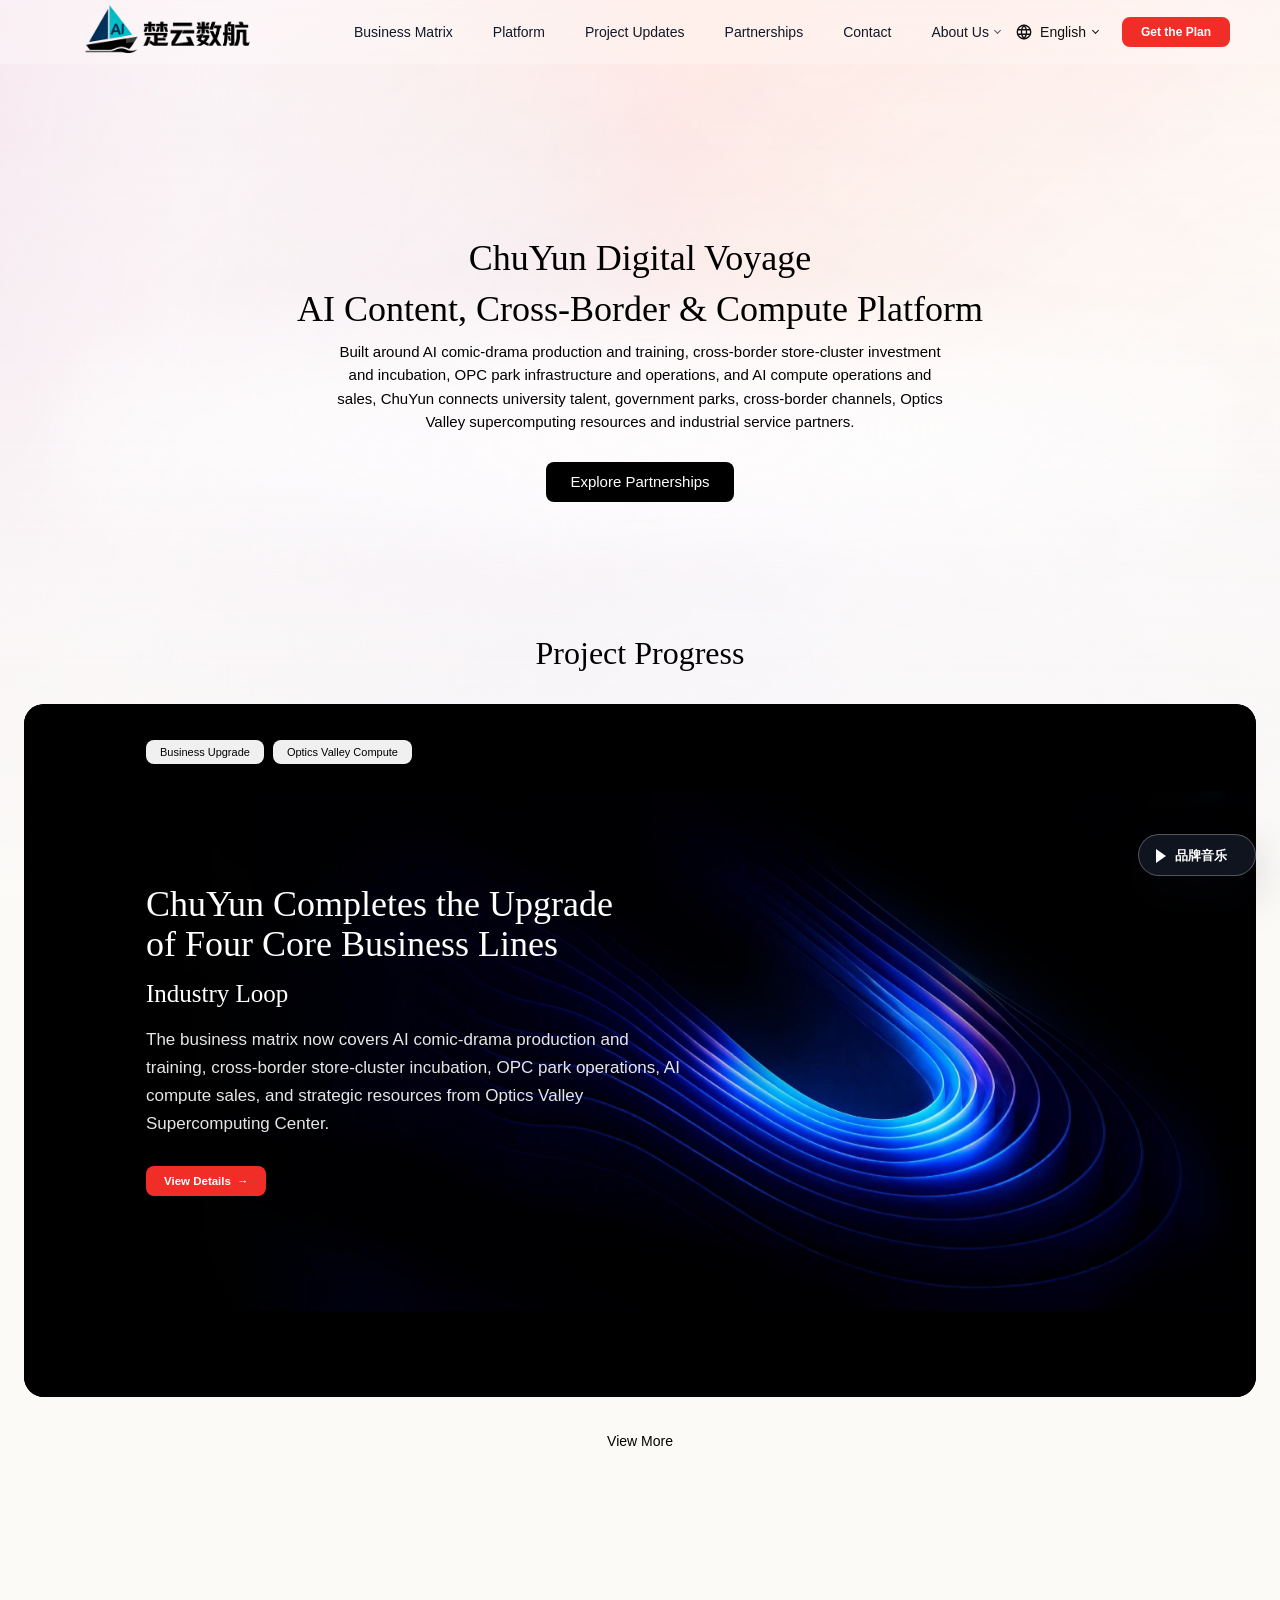
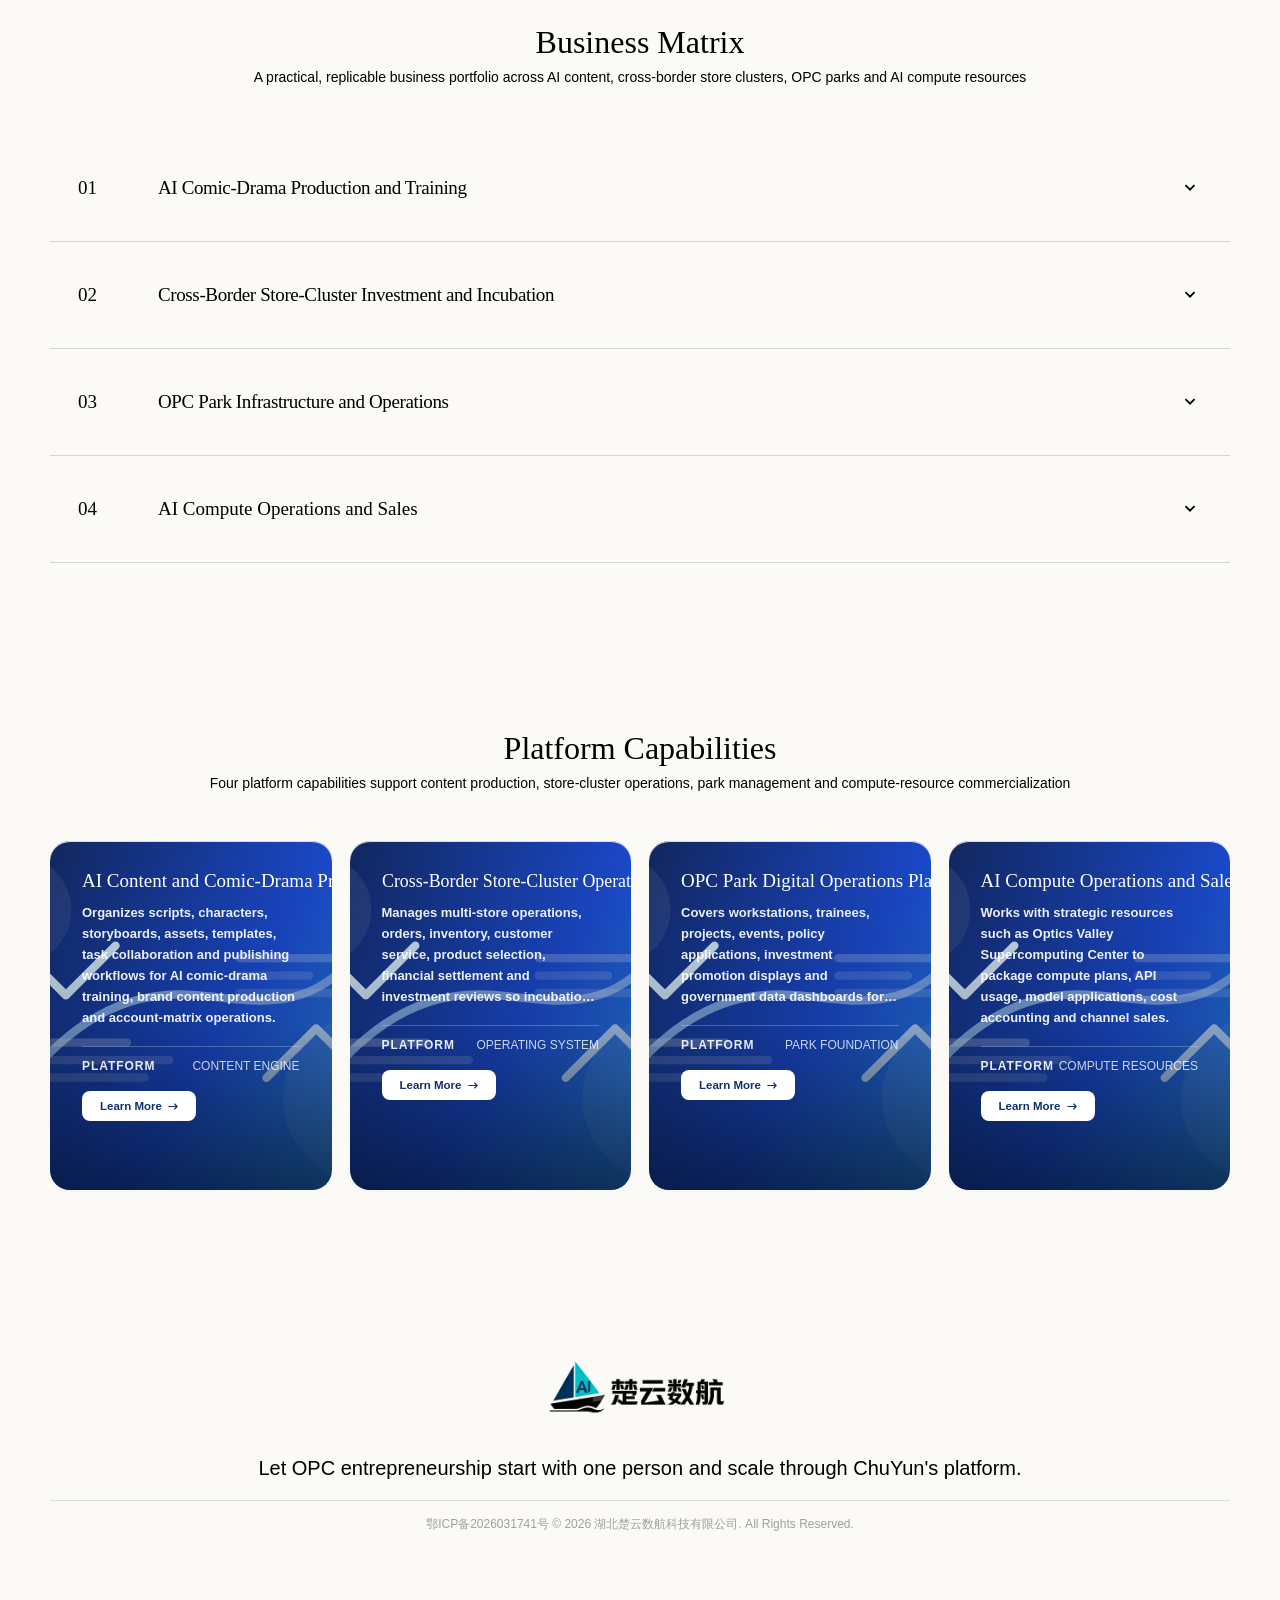
==== en.html @ 6320c2f5 "Initial ChuYun website" ====
<!doctype html>
<html lang="en">
  <head>
    <meta charset="UTF-8">
    <meta name="viewport" content="width=device-width, initial-scale=1.0">
    <style id="route-hash-scroll-guard">html { scroll-behavior: auto !important; }</style>
    <script>
      (function () {
        const hash = location.hash;
        if (!hash || hash.length < 2) {
          document.getElementById("route-hash-scroll-guard")?.remove();
          return;
        }
        let id;
        try {
          id = decodeURIComponent(hash.slice(1));
        } catch {
          return;
        }
        function snapRouteHash() {
          const target = document.getElementById(id);
          if (!target) return;
          document.documentElement.style.scrollBehavior = "auto";
          document.body.style.scrollBehavior = "auto";
          target.scrollIntoView({ block: "start", behavior: "instant" });
        }
        if (document.readyState === "loading") {
          document.addEventListener("DOMContentLoaded", snapRouteHash, { once: true });
        } else {
          snapRouteHash();
        }
      })();
    </script>
    <link rel="icon" href="static/picture/logo-wide.png" type="image/png">
    <title>ChuYun Digital Voyage | AI Content, Cross-Border Store Clusters, OPC Parks and AI Compute Platform</title>
    <meta name="description" content="ChuYun Digital Voyage presents AI comic-drama production and training, cross-border store-cluster investment and incubation, OPC park infrastructure and operations, AI compute operations and sales, and Optics Valley supercomputing cooperation resources.">
    <script>
      const previewMode = new URLSearchParams(window.location.search).get("view");
      if (previewMode === "4k" || previewMode === "2k") {
        document.documentElement.classList.add(`preview-${previewMode}`);
      }
    </script>
    <link rel="stylesheet" href="static/css/styles.css">
  </head>
  <body>
    <header class="site-header" data-header>
      <a class="brand" href="" aria-label="ChuYun Digital Voyage Home">
        <img src="static/picture/logo-wide.png" alt="ChuYun Digital Voyage">
      </a>

      <nav class="desktop-nav" aria-label="主导航">
        <div class="nav-item">
          <a class="nav-trigger" href="#products" data-section="products"><span>Business Matrix</span></a>
        </div>
        <div class="nav-item">
          <a class="nav-trigger" href="#technology" data-section="technology"><span>Platform</span></a>
        </div>
        <div class="nav-item">
          <a class="nav-trigger" href="/en/news-index"><span>Updates</span></a>
        </div>
        <div class="nav-item">
          <a class="nav-trigger" href="/en/investor/"><span>Progress</span></a>
        </div>
        <div class="nav-item">
          <a class="nav-trigger" href="/en/partner/#recruit"><span>Partnerships</span></a>
        </div>
        <div class="nav-item">
          <button class="nav-trigger" type="button" data-section="about"><span>About Us</span><span class="nav-chevron" aria-hidden="true"></span></button>
          <div class="nav-dropdown nav-dropdown--about" role="menu" aria-label="公司导航">
            <div class="nav-dropdown__group">
              <h3 class="nav-dropdown__title">About ChuYun Digital Voyage</h3>
              <a href="/en/about/">Company Overview</a>
              <a href="/en/about/#contact">Explore Partnerships</a>
            </div>
            <div class="nav-dropdown__group">
              <h3 class="nav-dropdown__title">Project Progress</h3>
              <a href="/en/investor/">Project Stages and Resources</a>
              <a href="/en/investor/#announcements">Milestones</a>
              <a href="/en/investor/#investor-contact">Cooperation Contact</a>
            </div>
            <div class="nav-dropdown__group">
              <h3 class="nav-dropdown__title">Partnerships</h3>
              <a href="partner.html?lang=en">Partner Types</a>
              <a href="partner.html?lang=en#recruit">Submit Interest</a>
            </div>
            <div class="nav-dropdown__group">
              <a href="/en/investor/#investor-contact">Cooperation Contact</a>
            </div>
          </div>
        </div>
      </nav>

      <div class="header-actions">
        <div class="language-menu" data-language-menu>
          <button class="language-switch" type="button" data-language-toggle aria-label="语言" aria-expanded="false">
            <svg viewbox="0 0 24 24" aria-hidden="true">
              <path d="M12 21a9 9 0 1 0 0-18 9 9 0 0 0 0 18Z"></path>
              <path d="M3.6 9h16.8M3.6 15h16.8M12 3c2.2 2.4 3.4 5.4 3.4 9s-1.2 6.6-3.4 9c-2.2-2.4-3.4-5.4-3.4-9S9.8 5.4 12 3Z"></path>
            </svg>
            <span data-language-current>English</span>
            <span class="language-switch__chevron" aria-hidden="true"></span>
          </button>
          <div class="language-dropdown" role="menu" aria-label="语言选择">
            <button type="button" role="menuitem" data-language-option="简体中文">简体中文</button>
            <button type="button" role="menuitem" data-language-option="English">English</button>
          </div>
        </div>
        <a class="primary-button primary-button--small" href="/en/partner/#recruit" data-nav-cta>Get the Plan</a>
        <button class="menu-button" type="button" data-menu aria-label="菜单" aria-expanded="false" aria-controls="mobile-navigation">
          <span></span>
          <span></span>
          <span></span>
        </button>
      </div>
    </header>

    <nav class="mobile-panel" id="mobile-navigation" data-mobile-panel aria-label="移动端导航">
      <div class="mobile-panel__inner">
        <div class="mobile-panel__section mobile-panel__section--main">
          <a class="mobile-panel__primary-link" href="#products">Business Matrix</a>
          <a class="mobile-panel__primary-link" href="#technology">Platform</a>
          <a class="mobile-panel__primary-link" href="/en/news-index">Updates</a>
          <a class="mobile-panel__primary-link" href="/en/investor/">Progress</a>
          <a class="mobile-panel__primary-link" href="/en/partner/#recruit">Partnerships</a>
        </div>

        <section class="mobile-panel__section mobile-panel__section--accordion" aria-labelledby="mobile-about-title">
          <button class="mobile-panel__accordion" type="button" data-mobile-accordion aria-expanded="false" aria-controls="mobile-about-submenu">
            <span id="mobile-about-title">公司</span>
            <span class="mobile-panel__arrow" aria-hidden="true"></span>
          </button>
          <div class="mobile-panel__submenu" id="mobile-about-submenu" data-mobile-submenu aria-hidden="true">
            <div class="mobile-panel__group">
              <div class="mobile-panel__links">
                <a href="/en/about/">Company Overview</a>
                <a href="/en/about/#contact">Explore Partnerships</a>
              </div>
            </div>
            <div class="mobile-panel__group">
              <p class="mobile-panel__eyebrow">Project Progress</p>
              <div class="mobile-panel__links">
                <a href="/en/investor/">Project Stages and Resources</a>
                <a href="/en/investor/#announcements">Milestones</a>
                <a href="/en/investor/#investor-contact">Cooperation Contact</a>
              </div>
            </div>
            <div class="mobile-panel__group">
              <p class="mobile-panel__eyebrow">Partnerships</p>
              <div class="mobile-panel__links">
                <a href="/en/partner/">Partner Types</a>
                <a href="/en/partner/#recruit">Submit Interest</a>
              </div>
            </div>
            <a class="mobile-panel__primary-link mobile-panel__primary-link--founder" href="/en/investor/#investor-contact">Cooperation Contact</a>
          </div>
        </section>

        <a class="mobile-panel__cta" href="/en/partner/#recruit" data-nav-cta-mobile>Get the Plan</a>
      </div>
    </nav>

    <main class="page-shell">
      <section class="hero section" id="hero" aria-labelledby="hero-title">
        <div class="hero__motion" aria-hidden="true">
          <span class="hero__motion-layer hero__motion-layer--left"></span>
          <span class="hero__motion-layer hero__motion-layer--cyan"></span>
          <span class="hero__motion-layer hero__motion-layer--warm"></span>
          <span class="hero__motion-layer hero__motion-layer--violet"></span>
        </div>
        <div class="hero__wash" aria-hidden="true"></div>
        <div class="hero-icon-cloud" aria-hidden="true">
          <span class="liquid-icon liquid-icon--1"><img class="liquid-icon__logo liquid-icon__logo--wide" src="static/picture/hero-icon-office-assistant.png" alt=""></span>
          <span class="liquid-icon liquid-icon--2"><img class="liquid-icon__logo liquid-icon__logo--tall" src="static/picture/hero-icon-logoblack.png" alt=""></span>
          <span class="liquid-icon liquid-icon--3"><img class="liquid-icon__logo liquid-icon__logo--wide" src="static/picture/hero-icon-senseaudio.png" alt=""></span>
          <span class="liquid-icon liquid-icon--4"><img class="liquid-icon__logo" src="static/picture/hero-icon-sensear.png" alt=""></span>
          <span class="liquid-icon liquid-icon--5"><img class="liquid-icon__logo" src="static/picture/hero-icon-ririxin.png" alt=""></span>
          <span class="liquid-icon liquid-icon--6"><img class="liquid-icon__logo liquid-icon__logo--wide" src="static/picture/hero-icon-foundation.png" alt=""></span>
          <span class="liquid-icon liquid-icon--7"><img class="liquid-icon__logo liquid-icon__logo--tall" src="static/picture/hero-icon-ruying.png" alt=""></span>
          <span class="liquid-icon liquid-icon--8"><img class="liquid-icon__logo" src="static/picture/hero-icon-shangliang.png" alt=""></span>
          <span class="liquid-icon liquid-icon--9"><img class="liquid-icon__logo" src="static/picture/hero-icon-maskgroup.png" alt=""></span>
          <span class="liquid-icon liquid-icon--10"><img class="liquid-icon__logo" src="static/picture/hero-icon-appstore.png" alt=""></span>
        </div>
        <div class="hero__content">
          <h1 id="hero-title">ChuYun Digital Voyage<br>AI Content, Cross-Border & Compute Platform</h1>
          <p>Connecting university talent, government parks, cross-border channels, Optics Valley compute resources and industrial service partners.</p>
          <a class="hero-button" href="partner.html?lang=en">Explore Partnerships</a>
        </div>
      </section>

      <section class="news section" id="news" aria-labelledby="news-title">
        <div class="section-heading">
          <h2 id="news-title">最新动态</h2>
        </div>

        <div class="news-layout">
          <article class="news-feature glass-panel" data-news>
            <div class="news-feature__carousel" data-news-carousel aria-hidden="true"></div>
            <button class="news-arrow news-arrow--prev" type="button" data-news-prev aria-label="上一条最新动态">
              <svg viewbox="0 0 24 24" aria-hidden="true">
                <path d="m15 18-6-6 6-6"></path>
              </svg>
            </button>
            <button class="news-arrow news-arrow--next" type="button" data-news-next aria-label="下一条最新动态">
              <svg viewbox="0 0 24 24" aria-hidden="true">
                <path d="m9 18 6-6-6-6"></path>
              </svg>
            </button>
            <div class="news-feature__chips">
              <span></span>
              <span></span>
            </div>
            <div class="news-feature__copy">
              <h3></h3>
              <strong></strong>
              <p></p>
              <button class="primary-button primary-button--arrow news-feature__cta" type="button">了解更多</button>
            </div>
          </article>

        </div>

        <button class="text-link" type="button" data-open-news>More Updates</button>
      </section>

      <section class="products section" id="products" aria-labelledby="products-title">
        <div class="section-heading">
          <h2 id="products-title">产品体系</h2>
          <p>A practical business portfolio across AI content, cross-border store clusters, OPC parks and AI compute resources</p>
        </div>

        <div class="product-accordion" data-product-accordion>
          <article class="product-expanded product-expanded--sensenova product-expanded--dynamic glass-panel" data-product-expanded>
            <div class="product-expanded__copy">
              <span class="product-number" data-product-number>01</span>
              <div>
                <h3 data-product-title>AI Comic-Drama Production and Training</h3>
                <p data-product-subtitle>苟日新 · 日日新 · 又日新</p>
                <ul data-product-list>
                  <li><a href="about.html?lang=en" data-product-link="AI Comic-Drama Curriculum">AI Comic-Drama Curriculum</a></li>
                  <li><a href="partner.html?lang=en" data-product-link="Store-Cluster Investment and Management">Store-Cluster Investment and Management</a></li>
                  <li><a href="partner.html?lang=en#solutions" data-product-link="OPC Park Operations Business Matrix">OPC Park Operations Business Matrix</a></li>
                  <li><a href="about.html?lang=en#contact" data-product-link="Compute Resource Sales">Compute Resource Sales</a></li>
                  <li><a href="investor.html?lang=en#announcements" data-product-link="Project Milestones">Project Milestones</a></li>
                  <li><a href="partner.html?lang=en#recruit" data-product-link="Submit Partnership Interest">Submit Partnership Interest</a></li>
                </ul>
              </div>
            </div>
            <div class="product-stage product-stage--sensenova" aria-hidden="true"></div>
            <span class="product-stage-hotspot" aria-hidden="true"></span>
          </article>

          <div class="product-row" data-product-row="infra" role="button" tabindex="0" aria-label="Expand Cross-Border Store-Cluster Investment and Incubation">
            <span>02</span>
            <strong>Cross-Border Store-Cluster Investment and Incubation</strong>
            <em class="product-row__toggle" aria-hidden="true"></em>
          </div>
          <div class="product-row" data-product-row="city" role="button" tabindex="0" aria-label="Expand OPC Park Infrastructure and Operations">
            <span>03</span>
            <strong>OPC Park Infrastructure and Operations</strong>
            <em class="product-row__toggle" aria-hidden="true"></em>
          </div>
          <div class="product-row" data-product-row="innovation" role="button" tabindex="0" aria-label="展开更多产品">
            <span>04</span>
            <strong>更多产品</strong>
            <em class="product-row__toggle" aria-hidden="true"></em>
          </div>
        </div>
      </section>

      <section class="technology section" id="technology" aria-labelledby="technology-title">
        <div class="section-heading">
          <div class="section-heading__copy">
            <h2 id="technology-title">技术</h2>
            <p>以原创技术体系为根基，布局多领域、多方向前沿研究</p>
          </div>
        </div>

        <div class="tech-carousel" data-tech-carousel>
        <div class="tech-grid" data-tech-track aria-label="技术列表">
          <article class="tech-card">
            <img class="tech-card__image" src="static/picture/chuyun-brand-placeholder.svg" alt="" decoding="async">
            <div class="tech-copy">
              <h3>生成式 AI</h3>
              <p>坚持原生多模态融合技术路线，涵盖大语言模型、AI 文生图创作、2D/3D 数字人生成、代码生成等模型及应用体系。</p>
              <div class="tech-meta" aria-hidden="true">
                <span>PLATFORM</span>
                <strong>多模态生成</strong>
              </div>
              <a class="tech-button" href="about.html?lang=en">Learn More</a>
            </div>
          </article>

          <article class="tech-card">
            <img class="tech-card__image" src="static/picture/chuyun-brand-placeholder.svg" alt="" decoding="async">
            <div class="tech-copy">
              <h3>算力基础设施</h3>
              <p>Manages multi-store operations, orders, inventory, customer service, product selection, financial settlement and investment reviews so incubation projects have data, risk control and revenue models.</p>
              <div class="tech-meta" aria-hidden="true">
                <span>PLATFORM</span>
                <strong>Operating System</strong>
              </div>
              <a class="tech-button" href="partner.html?lang=en">Learn More</a>
            </div>
          </article>

          <article class="tech-card">
            <img class="tech-card__image" src="static/picture/chuyun-brand-placeholder.svg" alt="" decoding="async">
            <div class="tech-copy">
              <h3>计算机视觉</h3>
              <p>Covers workstations, trainees, projects, events, policy applications, investment promotion displays and government data dashboards for long-term park infrastructure and operations.</p>
              <div class="tech-meta" aria-hidden="true">
                <span>PLATFORM</span>
                <strong>视觉 AI</strong>
              </div>
              <a class="tech-button" href="investor.html?lang=en">Learn More</a>
            </div>
          </article>

          <article class="tech-card">
            <img class="tech-card__image" src="static/picture/chuyun-brand-placeholder.svg" alt="" decoding="async">
            <div class="tech-copy">
              <h3>Compute Resources</h3>
              <p>Works with strategic resources such as Optics Valley Supercomputing Center to package compute plans, API usage, model applications, cost accounting and channel sales.</p>
              <div class="tech-meta" aria-hidden="true">
                <span>PLATFORM</span>
                <strong>Compute Resources</strong>
              </div>
              <a class="tech-button" href="https://github.com/OpenSenseNova" target="_blank" rel="noopener">Learn More</a>
            </div>
          </article>
        </div>
        </div>
      </section>

      <footer class="footer-band section" id="about">
        <img src="static/picture/logo-wide.png" alt="ChuYun Digital Voyage">
        <p>AI FOR A BETTER TOMORROW</p>
        <div class="footer-line"></div>
        <p class="legal"><a href="https://beian.miit.gov.cn/" target="_blank" rel="noopener">鄂ICP备2026031741号</a>  © 2026 <a href="https://chuyunai.com.cn/" target="_blank" rel="noopener">湖北楚云数航科技有限公司</a>. All Rights Reserved.</p>
      </footer>
    </main>

    <div class="toast" data-toast></div>

    <script src="static/js/app.js"></script>
  </body>
</html>
---- static/css/styles.css ----
:root {
  --red: #f02e27;
  --red-strong: #f02e27;
  --text: #000;
  --muted: #667085;
  --page-max: 1280px;
  --header-pad: max(24px, calc((100vw - var(--page-max)) / 2));
  --hero-bleed: 340px;
  --sans-font: "Open Sans", "PingFang SC", "Source Han Sans SC", "Source Han Sans CN", "Source Han Sans", "Noto Sans CJK SC", "Noto Sans SC", "思源黑体", "Microsoft YaHei", Arial, sans-serif;
  --title-font: var(--sans-font);
  --serif-title-font: Lora, Georgia, "Times New Roman", serif;
  --glass-border: rgba(255, 255, 255, 0.78);
  --nav-glass-bg-default: rgba(255, 255, 255, 0.28);
  --nav-glass-bg-open: rgba(255, 255, 255, 0.95);
  --shadow-soft: 0 3px 10px rgba(38, 48, 72, 0.04);
  --module-gap: clamp(88px, 13.125vw, 168px);
  --font-root-min: 14px;
  --font-root-max: 16px;
  --font-root-fluid: clamp(var(--font-root-min), 0.8125rem + 0.35vw, var(--font-root-max));
}

/* Ecosystem partner page */
body[data-page="partner"] {
  background: #fbfaf7;
}

.partner-page {
  color: #070707;
  background: #fbfaf7;
}

.partner-container {
  width: min(var(--page-max), calc(100% - 48px));
  margin: 0 auto;
}

.partner-hero {
  position: relative;
  height: clamp(300px, 20vw, 380px);
  min-height: 300px;
  display: grid;
  place-items: center;
  overflow: hidden;
  isolation: isolate;
  text-align: center;
  background: #faf8f6;
}

.partner-hero::after {
  display: none;
}

.partner-hero__motion {
  position: absolute;
  z-index: 0;
  inset: 18% 18% 24%;
  border-radius: 90px;
  background: linear-gradient(90deg, #fdd5d3 0%, #fde2e0 30%, #fdecd0 60%, #fdf5d6 100%);
  opacity: 0.72;
  filter: blur(42px);
  animation: none;
  pointer-events: none;
}

.partner-hero__motion::before,
.partner-hero__motion::after,
.partner-hero__motion-layer {
  position: absolute;
  display: block;
  content: "";
  pointer-events: none;
  will-change: transform, opacity;
}

.partner-hero__motion::before {
  display: none;
}

.partner-hero__motion::after {
  display: none;
}

.partner-hero__motion-layer {
  display: none;
}

.partner-hero__motion-layer--left {
  inset: -16% 30% -16% -22%;
  background:
    radial-gradient(ellipse 58% 48% at 14% 24%, rgba(240, 46, 39, 0.36) 0%, rgba(255, 213, 222, 0.14) 34%, rgba(255, 255, 255, 0) 72%),
    linear-gradient(118deg, rgba(240, 46, 39, 0.28) 0%, rgba(255, 218, 226, 0.12) 28%, rgba(255, 255, 255, 0) 62%),
    linear-gradient(38deg, rgba(255, 255, 255, 0) 18%, rgba(112, 91, 255, 0.08) 52%, rgba(255, 255, 255, 0) 82%);
  filter: blur(22px) saturate(1.24);
  opacity: 0.98;
  transform: translate3d(-10%, -3%, 0) rotate(4deg) scale(1.12);
  animation: heroRibbonLeft 7.2s ease-in-out infinite alternate;
}

.partner-hero__motion-layer--blue {
  background: linear-gradient(28deg, rgba(65, 105, 255, 0) 20%, rgba(70, 92, 255, 0.07) 38%, rgba(142, 92, 255, 0.075) 54%, rgba(255, 255, 255, 0) 76%);
  transform: translate3d(-6%, 9%, 0) rotate(-8deg) scale(1.08);
  animation: heroRibbonCyan 11.2s ease-in-out infinite alternate;
}

.partner-hero__motion-layer--warm {
  background: linear-gradient(135deg, rgba(255, 255, 255, 0) 12%, rgba(255, 154, 72, 0.18) 30%, rgba(240, 46, 39, 0.14) 42%, rgba(255, 211, 220, 0.08) 58%, rgba(255, 255, 255, 0) 78%);
  transform: translate3d(8%, -5%, 0) rotate(6deg) scale(1.02);
  animation: heroRibbonWarm 10.4s ease-in-out infinite alternate;
}

.partner-hero__motion-layer--violet {
  background: linear-gradient(58deg, rgba(255, 255, 255, 0) 18%, rgba(92, 92, 255, 0.04) 42%, rgba(180, 96, 255, 0.035) 57%, rgba(255, 255, 255, 0) 80%);
  transform: translate3d(2%, 18%, 0) rotate(11deg) scale(1.14);
  animation: heroRibbonViolet 12.6s ease-in-out infinite alternate;
}

.partner-hero__wash {
  display: none;
}

.partner-hero__content {
  position: relative;
  z-index: 1;
  width: min(var(--page-max), calc(100% - 48px));
  margin-top: 32px;
}

.partner-hero h1 {
  margin: 0;
  font-family: var(--title-font);
  color: #111827;
  font-size: clamp(2.125rem, 3.2vw, 3rem);
  line-height: 1.16;
  letter-spacing: -0.01em;
  font-weight: 700;
  white-space: nowrap;
}

html[lang="en"] body[data-page="partner"] .partner-hero h1 {
  max-width: min(1120px, calc(100vw - 96px));
  margin-inline: auto;
  font-size: clamp(2rem, 3vw, 2.75rem);
  line-height: 1.12;
  white-space: normal;
  text-wrap: balance;
}

.partner-hero p {
  margin: 5px 0 29px;
  color: #000;
  font-family: var(--sans-font);
  font-size: clamp(0.9375rem, 1.15vw, 1.125rem);
  line-height: 1.55;
  letter-spacing: 0;
}

html[lang="en"] body[data-page="partner"] .partner-hero p {
  max-width: min(980px, calc(100vw - 96px));
  margin-inline: auto;
}

.partner-button {
  display: inline-flex;
  align-items: center;
  justify-content: center;
  gap: 10px;
  min-height: 38px;
  padding: 0 24px;
  border-radius: 8px;
  font-size: 0.875rem;
  font-weight: 700;
  transition: transform 220ms ease, background 220ms ease, color 220ms ease;
}

.partner-button--red {
  color: #fff;
  background: #f02e27;
}

.partner-button--red:hover,
.partner-button--red:focus-visible {
  background: #b60005;
  transform: translateY(-2px);
}

.partner-hero .partner-button {
  min-width: 136px;
  min-height: 40px;
  gap: 9px;
  padding: 0 24px;
  font-size: 0.9375rem;
  font-weight: 400;
  line-height: 20px;
}

.partner-hero .partner-button--red {
  background: #000;
}

.partner-hero .partner-button--red:hover,
.partner-hero .partner-button--red:focus-visible {
  background: #000;
  transform: translateY(-2px) scale(1.1);
}

.partner-button--dark {
  color: #fff;
  background: #101010;
}

.partner-button--dark:hover,
.partner-button--dark:focus-visible {
  background: #f02e27;
  transform: translateY(-2px);
}

.partner-nav {
  position: sticky;
  z-index: 34;
  width: 100%;
  padding: 12px 0;
  border-bottom: 1px solid rgba(17, 24, 39, 0.08);
  background: rgba(255, 255, 255, 0.64);
  backdrop-filter: blur(14px);
  -webkit-backdrop-filter: blur(14px);
}

.partner-nav::before {
  display: none;
}

.partner-nav__inner {
  width: min(var(--page-max), calc(100% - 48px));
  display: flex;
  justify-content: flex-end;
  align-items: center;
  gap: 6px;
  margin: 0 auto;
  overflow-x: auto;
  white-space: nowrap;
  scrollbar-width: none;
}

.partner-nav__inner::-webkit-scrollbar {
  display: none;
}

.partner-nav__label,
.partner-nav a {
  flex: 0 0 auto;
  color: #667085;
  font-size: 0.75rem;
  line-height: 18px;
  font-weight: 600;
}

.partner-nav__label {
  display: inline-flex;
  align-items: center;
  gap: 4px;
  margin-right: 8px;
  color: #98a2b3;
  white-space: nowrap;
}

.partner-nav a {
  display: inline-flex;
  align-items: center;
  min-height: 30px;
  padding: 0 13px;
  border-radius: 999px;
  transition: color 180ms ease, background 180ms ease;
}

.partner-nav a:hover,
.partner-nav a:focus-visible {
  color: #111827;
  background: #f3f4f6;
}

.partner-nav a.is-active {
  color: #fff;
  background: #111;
}

.partner-section {
  padding: 108px 0;
}

.partner-section--warm {
  background: #f7f1e9;
}

.partner-section--dark {
  color: #fff;
  background:
    radial-gradient(800px 400px at 85% 0%, rgba(240, 46, 39, 0.18), transparent 60%),
    radial-gradient(600px 300px at 5% 100%, rgba(255, 138, 60, 0.1), transparent 60%),
    #101010;
}

.partner-section--last {
  padding: 72px 0;
}

.partner-section__center {
  max-width: 780px;
  margin: 0 auto 60px;
  text-align: center;
}

.partner-section__center h2,
.partner-why__lead h2 {
  margin: 0 0 16px;
  color: #000;
  font-size: clamp(1.5rem, 3.2vw, 1.875rem);
  font-weight: 700;
  line-height: 1.2;
  letter-spacing: -0.75px;
}

.partner-section__center p,
.partner-why__lead p,
.partner-cta p,
.partner-cta small {
  color: #667085;
  font-size: 1rem;
  line-height: 1.65;
}

.partner-section--dark .partner-section__center h2 {
  color: #fff;
}

.partner-section--dark .partner-section__center p,
.partner-section--dark .partner-partner-card p {
  color: #b9b6b2;
}

.partner-why {
  display: grid;
  grid-template-columns: 0.85fr 1.3fr;
  gap: 64px;
  align-items: start;
}

.partner-why__lead {
  position: sticky;
  top: 110px;
}

.partner-why__lead h2::after {
  display: block;
  width: 56px;
  height: 5px;
  margin-top: 18px;
  border-radius: 3px;
  background: linear-gradient(90deg, #f02e27, #ff8a3c);
  content: "";
}

.partner-why__lead p {
  max-width: 380px;
  margin: 0 0 26px;
  font-size: 0.875rem;
  line-height: 1.625;
}

.partner-why__rows {
  display: grid;
  gap: 0;
}

.partner-why-row {
  display: grid;
  grid-template-columns: 96px 1fr;
  gap: 26px;
  align-items: start;
  padding: 34px 10px;
  border-top: 1px solid #e7dfd4;
  transition: background 0.3s ease, transform 0.3s ease;
}

.partner-why-row:last-child {
  border-bottom: 1px solid #e7dfd4;
}

.partner-why-row:hover {
  background: linear-gradient(90deg, rgba(240, 46, 39, 0.06), rgba(255, 138, 60, 0.06));
  transform: translateX(8px);
}

.partner-why-row span {
  color: transparent;
  font-size: 2.25rem;
  font-weight: 700;
  line-height: 1;
  letter-spacing: 0;
  -webkit-text-stroke: 1.5px rgba(240, 46, 39, 0.45);
  transition: color 0.3s ease, -webkit-text-stroke 0.3s ease;
}

.partner-why-row:hover span {
  color: #f02e27;
  -webkit-text-stroke: 0;
}

.partner-why-row h3 {
  margin: 0 0 8px;
  font-size: 1.25rem;
  font-weight: 600;
  line-height: 1.25;
}

.partner-why-row p {
  margin: 0;
  color: #667085;
  font-size: 0.9063rem;
  line-height: 1.7;
}

.partner-solution-grid {
  display: grid;
  grid-template-columns: repeat(4, minmax(0, 1fr));
  gap: 28px;
}

.partner-solution-card {
  position: relative;
  min-height: 400px;
  overflow: hidden;
  border-radius: 20px;
  background: #121212;
  box-shadow: 0 10px 36px rgba(36, 36, 34, 0.1);
  transition: transform 0.3s ease, box-shadow 0.3s ease;
}

.partner-solution-card img {
  width: 100%;
  height: 100%;
  min-height: 400px;
  object-fit: cover;
  transition: transform 0.6s ease;
}

.partner-solution-card:hover {
  box-shadow: 0 22px 56px rgba(36, 36, 34, 0.18);
  transform: translateY(-8px);
}

.partner-solution-card:hover img {
  transform: scale(1.05);
}

.partner-solution-card__veil {
  position: absolute;
  inset: 0;
  background: linear-gradient(180deg, rgba(0, 0, 0, 0) 45%, rgba(0, 0, 0, 0.45) 75%, rgba(0, 0, 0, 0.78) 100%);
}

.partner-solution-card__content {
  position: absolute;
  right: 22px;
  bottom: 24px;
  left: 22px;
  color: #fff;
}

.partner-solution-card__content span {
  display: inline-block;
  margin-bottom: 12px;
  padding: 7px 18px;
  border-radius: 999px;
  color: #111;
  background: rgba(255, 255, 255, 0.92);
  font-size: 0.8125rem;
  font-weight: 700;
  letter-spacing: 0.5px;
  transition: background 0.25s ease, color 0.25s ease;
}

.partner-solution-card:hover .partner-solution-card__content span {
  color: #fff;
  background: #f02e27;
}

.partner-solution-card__content h3,
.partner-partner-card h3,
.partner-benefit h3 {
  margin: 0 0 10px;
  font-size: 1.25rem;
  font-weight: 600;
  line-height: 1.25;
}

.partner-solution-card__content p {
  margin: 0;
  color: #ddd;
  font-size: 0.875rem;
  line-height: 1.6;
}

.partner-card-grid {
  display: grid;
  grid-template-columns: repeat(2, minmax(0, 1fr));
  gap: 20px;
}

.partner-partner-card {
  display: flex;
  min-height: 230px;
  flex-direction: column;
  align-items: flex-start;
  padding: 34px 32px;
  border: 1px solid rgba(255, 255, 255, 0.12);
  border-radius: 18px;
  background: rgba(255, 255, 255, 0.06);
  box-shadow: none;
  backdrop-filter: blur(8px);
  transition: border-color 0.3s ease, box-shadow 0.3s ease, transform 0.3s ease;
}

.partner-partner-card:hover {
  border-color: rgba(240, 46, 39, 0.6);
  box-shadow: 0 18px 48px rgba(0, 0, 0, 0.4);
  transform: translateY(-6px);
}

.partner-partner-card h3 {
  color: #fff;
}

.partner-partner-card p {
  flex: 1;
  min-height: 0;
  margin: 0 0 22px;
  font-size: 0.9063rem;
  line-height: 1.7;
}

.partner-pill {
  display: inline-flex;
  align-items: center;
  justify-content: center;
  min-height: 38px;
  padding: 0 24px;
  border-radius: 10px;
  color: #101010;
  background: #fff;
  font-size: 0.875rem;
  font-weight: 700;
  letter-spacing: 0.5px;
  transition: background 0.2s ease, color 0.2s ease, transform 0.2s ease;
}

.partner-pill:hover,
.partner-pill:focus-visible {
  color: #fff;
  background: #f02e27;
  transform: translateY(-3px);
}

.partner-benefit-list {
  display: grid;
  grid-template-columns: repeat(4, minmax(0, 307px));
  justify-content: center;
  gap: 16px;
}

.partner-benefit {
  position: relative;
  min-height: 343px;
  overflow: hidden;
  padding: 26px 22px;
  border: 1px solid #e7dfd4;
  border-radius: 16px;
  background: rgba(255, 255, 255, 0.85);
  box-shadow: 0 8px 28px rgba(36, 36, 34, 0.06);
  backdrop-filter: blur(6px);
  transition: transform 0.3s ease, box-shadow 0.3s ease;
}

.partner-benefit::before {
  position: absolute;
  top: 0;
  left: 0;
  width: 0;
  height: 4px;
  border-radius: 0 4px 4px 0;
  background: linear-gradient(90deg, #f02e27, #ff8a3c);
  content: "";
  transition: width 0.45s ease;
}

.partner-benefit:hover {
  box-shadow: 0 18px 44px rgba(182, 0, 5, 0.12);
  transform: translateY(-6px);
}

.partner-benefit:hover::before {
  width: 100%;
}

.partner-benefit__icon {
  display: flex;
  width: 52px;
  height: 52px;
  align-items: center;
  justify-content: center;
  margin-bottom: 16px;
  border-radius: 14px;
  background: linear-gradient(90deg, rgba(240, 46, 39, 0.08), rgba(255, 138, 60, 0.08));
}

.partner-benefit__icon svg {
  width: 26px;
  height: 26px;
  fill: none;
  stroke: #f02e27;
  stroke-width: 1.8;
  stroke-linecap: round;
  stroke-linejoin: round;
}

.partner-benefit p {
  margin: 0;
  color: #667085;
  font-size: 0.875rem;
  line-height: 1.625;
}

.partner-cta {
  position: relative;
  display: flex;
  align-items: center;
  justify-content: space-between;
  flex-wrap: wrap;
  gap: 30px;
  overflow: hidden;
  padding: 60px 56px;
  border-radius: 24px;
  color: #fff;
  background:
    radial-gradient(600px 300px at 90% 0%, rgba(240, 46, 39, 0.35), transparent 65%),
    radial-gradient(420px 260px at 5% 100%, rgba(255, 138, 60, 0.18), transparent 60%),
    #000;
}

.partner-cta::before {
  position: absolute;
  inset: 0;
  background:
    radial-gradient(600px 300px at 90% 0%, rgba(240, 46, 39, 0.35), transparent 65%),
    radial-gradient(420px 260px at 5% 100%, rgba(255, 138, 60, 0.18), transparent 60%);
  content: "";
  pointer-events: none;
}

.partner-cta > * {
  position: relative;
  z-index: 1;
}

.partner-cta__chip {
  display: inline-flex;
  align-items: center;
  gap: 7px;
  margin-bottom: 14px;
  padding: 5px 13px;
  border: 1px solid rgba(255, 138, 60, 0.38);
  border-radius: 999px;
  color: #ff8a3c;
  background: rgba(255, 138, 60, 0.14);
  font-size: 0.7813rem;
  font-weight: 700;
  letter-spacing: 0.05em;
}

.partner-cta__chip::before {
  width: 7px;
  height: 7px;
  border-radius: 50%;
  background: #ff8a3c;
  content: "";
  animation: partnerChipBlink 1.6s ease infinite;
}

@keyframes partnerChipBlink {
  0%,
  100% {
    opacity: 1;
  }

  50% {
    opacity: 0.25;
  }
}

.partner-cta h2 {
  font-size: clamp(1.5rem, 3vw, 1.875rem);
  font-weight: 700;
  letter-spacing: -0.5px;
}

.partner-cta p {
  display: block;
  margin: 8px 0 0;
  color: #ccc;
}

.partner-cta__trust {
  display: flex;
  flex-wrap: wrap;
  gap: 18px;
  margin-top: 14px;
  color: rgba(255, 255, 255, 0.62);
  font-size: 0.7813rem;
}

.partner-cta__trust span {
  display: inline-flex;
  align-items: center;
  gap: 6px;
}

.partner-cta__trust span::before {
  color: #ff8a3c;
  font-weight: 800;
  content: "✓";
}

.partner-cta__actions {
  display: flex;
  align-items: center;
  flex-wrap: wrap;
  gap: 14px;
}

.partner-cta__arrow {
  display: inline-block;
  line-height: 1;
  transition: transform 0.2s ease;
}

.partner-cta .partner-button:hover .partner-cta__arrow,
.partner-cta .partner-button:focus-visible .partner-cta__arrow {
  transform: translateX(4px);
}

.partner-page .reveal {
  opacity: 0;
  transform: translateY(34px);
  transition:
    opacity 0.8s cubic-bezier(0.2, 0.7, 0.2, 1),
    transform 0.8s cubic-bezier(0.2, 0.7, 0.2, 1);
}

.partner-page .reveal.visible {
  opacity: 1;
  transform: none;
}

.partner-page .reveal.d1 {
  transition-delay: 0.1s;
}

.partner-page .reveal.d2 {
  transition-delay: 0.2s;
}

.partner-page .reveal.d3 {
  transition-delay: 0.3s;
}

@media (max-width: 1100px) {
  .partner-solution-grid,
  .partner-benefit-list {
    grid-template-columns: repeat(2, minmax(0, 1fr));
  }
}

@media (max-width: 860px) {
  .partner-container {
    width: min(100% - 32px, var(--page-max));
  }

  .partner-hero {
    min-height: 500px;
  }

  .partner-hero__content {
    margin-top: 154px;
  }

  .partner-why {
    grid-template-columns: 1fr;
    gap: 30px;
  }

  .partner-why__lead {
    position: static;
  }

  .partner-card-grid,
  .partner-benefit-list,
  .partner-solution-grid {
    grid-template-columns: 1fr;
  }

  .partner-solution-card,
  .partner-solution-card img {
    min-height: 330px;
  }

  .partner-cta {
    align-items: flex-start;
    flex-direction: column;
  }
}

@media (max-width: 560px) {
  .partner-hero h1 {
    font-size: clamp(1.75rem, 8vw, 2.25rem);
    white-space: normal;
  }

  .partner-why-row {
    grid-template-columns: 56px 1fr;
    gap: 16px;
    padding: 26px 4px;
  }

  .partner-section__center h2,
  .partner-why__lead h2 {
    font-size: 1.875rem;
  }

  .partner-section {
    padding: 72px 0;
  }
}

html.preview-2k,
html.preview-4k {
  --page-max: 1280px;
  --header-pad: max(24px, calc((var(--preview-width) - var(--page-max)) / 2));
  min-width: var(--preview-width);
}

html[lang="en"] {
  --title-font: var(--serif-title-font);
}

html.preview-2k {
  --preview-width: 2560px;
}

html.preview-4k {
  --preview-width: 3840px;
}

@media (max-width: 1920px) {
  :root {
    --page-max: 1280px;
  }
}

@media (max-width: 1536px) {
  :root {
    --page-max: 1180px;
  }
}

html.preview-2k body,
html.preview-4k body {
  min-width: var(--preview-width);
}

html.preview-2k .news-layout,
html.preview-4k .news-layout {
  --news-width: min(var(--page-max), calc(var(--preview-width) - 48px));
  --news-media-width: min(var(--page-max), calc(var(--preview-width) - 48px));
}

* {
  box-sizing: border-box;
}

html {
  font-size: var(--font-root-fluid);
  scroll-behavior: smooth;
  overflow-x: clip;
}

body {
  margin: 0;
  min-width: 320px;
  font-size: 1rem;
  color: var(--text);
  font-family: var(--sans-font);
  background: #fbfaf7;
  overflow-x: clip;
}

body::before {
  position: fixed;
  z-index: -2;
  inset: 0;
  background: linear-gradient(180deg, rgba(255, 255, 255, 0) 0, #fbfaf7 27%, #fbfaf7 100%);
  content: "";
  pointer-events: none;
}

button,
input,
select {
  font: inherit;
}

button {
  cursor: pointer;
}

a {
  color: inherit;
  text-decoration: none;
}

img,
svg,
video {
  display: block;
}

.site-header {
  position: sticky;
  z-index: 60;
  top: 0;
  height: 64px;
  display: flex;
  align-items: center;
  padding: 0 var(--header-pad);
  background: var(--nav-glass-bg-default);
  backdrop-filter: blur(34px) saturate(1.16);
  -webkit-backdrop-filter: blur(34px) saturate(1.16);
  transition: background 180ms ease;
}

.site-header:hover,
.site-header:has(.nav-item:hover),
.site-header:has(.nav-item:focus-within) {
  background: #fff;
}

body[data-page] .site-header {
  position: fixed;
  left: 0;
  right: 0;
  width: 100%;
}

body[data-page] .subpage-main {
  padding-top: 64px;
}

body[data-page] .subpage-quick-nav,
body[data-page] .ir-quick-nav,
body[data-page] .about-zh-quick-nav,
body[data-page] .partner-nav {
  top: 64px;
}

.brand {
  flex: 0 0 auto;
  width: 240px;
  height: 60px;
}

.brand img {
  width: 100%;
  height: 100%;
  object-fit: contain;
}

.desktop-nav {
  display: flex;
  align-items: center;
  gap: 40px;
  margin-left: 64px;
  margin-right: auto;
  color: #151922;
  font-size: 0.75rem;
  line-height: 18px;
  font-weight: 400;
  white-space: nowrap;
}

html[lang="zh-CN"] .desktop-nav,
html[lang="zh-Hant"] .desktop-nav,
html[lang="en"] .desktop-nav {
  font-size: 0.875rem;
  line-height: 20px;
}

.nav-item {
  position: relative;
}

.nav-item:has(.nav-dropdown)::after {
  position: absolute;
  left: -28px;
  right: -28px;
  top: 100%;
  height: 18px;
  content: "";
}

.nav-trigger {
  position: relative;
  display: inline-flex;
  align-items: center;
  gap: 6px;
  border: 0;
  padding: 22px 0;
  color: #111827;
  background: transparent;
  font: inherit;
  font-weight: 400;
  cursor: pointer;
  transition: color 180ms ease;
}

.nav-trigger::after {
  display: none;
  content: none;
}

.nav-trigger:hover,
.nav-trigger.active,
.nav-item:hover .nav-trigger,
.nav-item:focus-within .nav-trigger {
  color: #000;
}

.nav-trigger:focus {
  outline: none;
}

.nav-trigger:focus-visible span:first-child {
  text-decoration: underline;
  text-decoration-color: rgba(240, 46, 39, 0.62);
  text-decoration-thickness: 2px;
  text-underline-offset: 8px;
}

.nav-trigger:hover::after,
.nav-trigger.active::after,
.nav-item:hover .nav-trigger::after,
.nav-item:focus-within .nav-trigger::after {
  transform: none;
}

.nav-chevron {
  width: 5px;
  height: 5px;
  border-right: 1.2px solid currentColor;
  border-bottom: 1.2px solid currentColor;
  opacity: 0.72;
  transform: translateY(-2px) rotate(45deg);
  transition: opacity 180ms ease, transform 180ms ease;
}

.nav-item:hover .nav-chevron,
.nav-item:focus-within .nav-chevron {
  opacity: 1;
  transform: translateY(1px) rotate(225deg);
}

.nav-dropdown {
  position: absolute;
  z-index: 80;
  left: 50%;
  right: auto;
  top: calc(100% + 16px);
  width: min(500px, calc(100vw - 32px));
  min-height: 0;
  display: grid;
  grid-template-columns: 1fr;
  justify-content: stretch;
  align-items: start;
  gap: 18px;
  padding: 34px 48px 36px;
  border: 0;
  border-radius: 20px;
  overflow: hidden;
  background: #fff;
  box-shadow:
    0 18px 38px rgba(38, 43, 55, 0.08),
    0 3px 10px rgba(38, 43, 55, 0.035),
    inset 0 1px 0 rgba(255, 255, 255, 0.75);
  backdrop-filter: blur(24px) saturate(1.1);
  -webkit-backdrop-filter: blur(24px) saturate(1.1);
  opacity: 0;
  pointer-events: none;
  transform: translate(-50%, -8px);
  transform-origin: top center;
  transition: opacity 220ms ease, transform 240ms cubic-bezier(0.22, 1, 0.36, 1);
}

.nav-dropdown::before {
  display: none;
  content: none;
}

.nav-item:hover .nav-dropdown,
.nav-item:focus-within .nav-dropdown {
  opacity: 1;
  pointer-events: auto;
  transform: translate(-50%, 0);
}

.nav-dropdown a {
  position: relative;
  display: inline-grid;
  align-content: center;
  min-height: 30px;
  min-width: 0;
  padding: 0;
  border: 0;
  border-radius: 0;
  color: #0f172a;
  background: transparent;
  box-shadow: none;
  transition: color 180ms ease, transform 180ms ease;
}

.nav-dropdown a::after {
  display: none;
  content: none;
}

.nav-dropdown a:hover,
.nav-dropdown a:focus-visible {
  background: transparent;
  box-shadow: none;
  outline: none;
  transform: translateY(-1px);
}

.nav-dropdown a:hover::after,
.nav-dropdown a:focus-visible::after {
  display: none;
  content: none;
}

.nav-dropdown strong,
.nav-dropdown span {
  display: block;
}

.nav-dropdown strong {
  position: relative;
  display: inline-block;
  width: max-content;
  max-width: calc(100% - 18px);
  font-size: 1rem;
  line-height: 26px;
  font-weight: 400;
  transition: color 160ms ease;
}

.nav-dropdown strong::after {
  display: none;
  content: none;
}

.nav-dropdown a:hover strong,
.nav-dropdown a:focus-visible strong {
  color: var(--red);
}

.nav-dropdown a:hover strong::after,
.nav-dropdown a:focus-visible strong::after {
  display: none;
  content: none;
}

.nav-dropdown--about {
  width: min(560px, calc(100vw - 32px));
  max-width: calc(100vw - 32px);
  min-height: 252px;
  grid-template-columns: max-content max-content max-content;
  justify-content: space-between;
  gap: 20px 34px;
  padding: 28px 40px 0;
}

.nav-dropdown__group {
  display: grid;
  align-content: start;
  gap: 8px;
  min-width: 0;
}

.nav-dropdown__group + .nav-dropdown__group {
  padding-top: 0;
  border-top: 0;
}

.nav-dropdown--about .nav-dropdown__group:nth-child(4) {
  grid-column: 1 / -1;
  min-height: 54px;
  padding-top: 0;
  border-top: 1px solid rgba(15, 23, 42, 0.12);
  align-content: center;
}

html[lang="en"] .nav-dropdown--about {
  width: min(500px, calc(100vw - 32px));
  min-height: 210px;
  grid-template-columns: max-content max-content;
  gap: 24px 48px;
  padding: 30px 46px 0;
}

html[lang="en"] .nav-dropdown--about .nav-dropdown__group:nth-child(4) {
  min-height: 58px;
  padding-top: 0;
}

html[lang="en"] .nav-dropdown--about .nav-dropdown__group:nth-child(3),
html[lang="en"] #mobile-about-submenu .mobile-panel__group:nth-child(3) {
  display: none;
}

html[lang="en"] .nav-dropdown--about .nav-dropdown__group:nth-child(2) a:first-of-type,
html[lang="en"] #mobile-about-submenu .mobile-panel__group:nth-child(2) .mobile-panel__links a:first-of-type {
  display: none;
}

.nav-dropdown--about a {
  position: relative;
  width: max-content;
  max-width: calc(100% - 18px);
  min-height: 0;
  padding: 0;
  color: #111827;
  font-size: 1rem;
  line-height: 26px;
  font-weight: 400;
  transition: color 160ms ease, transform 160ms ease;
}

.nav-dropdown--about .nav-dropdown__title {
  margin: 0 0 6px;
  color: #7a7a7a;
  font-size: 0.8125rem;
  line-height: 20px;
  font-weight: 300;
  cursor: default;
}

.nav-dropdown--about a::after {
  display: none;
  content: none;
}

.nav-dropdown--about .nav-dropdown__title::after {
  display: none;
  content: none;
}

.nav-dropdown--about a:hover,
.nav-dropdown--about a:focus-visible {
  color: var(--red);
  transform: translateX(2px);
}

.nav-dropdown--about a:hover::after,
.nav-dropdown--about a:focus-visible::after {
  display: none;
  content: none;
}

.header-actions {
  display: flex;
  align-items: center;
  gap: 24px;
}

.icon-button,
.menu-button,
.close-button {
  display: inline-grid;
  place-items: center;
  border: 0;
  background: transparent;
  color: #111;
}

.icon-button {
  width: 28px;
  height: 28px;
  border-radius: 50%;
  transition: background 180ms ease, transform 180ms ease;
}

.icon-button:hover {
  background: rgba(240, 46, 39, 0.08);
  transform: translateY(-1px);
}

.icon-button svg {
  width: 18px;
  height: 18px;
  fill: none;
  stroke: currentColor;
  stroke-linecap: round;
  stroke-linejoin: round;
  stroke-width: 1.8;
}

.language-menu {
  position: relative;
}

.language-switch {
  display: inline-flex;
  align-items: center;
  gap: 7px;
  min-height: 30px;
  border: 0;
  padding: 0;
  color: #111;
  background: transparent;
  font-size: 0.75rem;
  line-height: 18px;
  cursor: pointer;
}

html[lang="zh-CN"] .language-switch,
html[lang="zh-Hant"] .language-switch,
html[lang="en"] .language-switch {
  font-size: 0.875rem;
  line-height: 20px;
}

.language-switch svg {
  width: 18px;
  height: 18px;
  flex: 0 0 auto;
  fill: none;
  stroke: currentColor;
  stroke-linecap: round;
  stroke-linejoin: round;
  stroke-width: 1.8;
}

.language-switch__chevron {
  width: 5px;
  height: 5px;
  border-right: 1.2px solid currentColor;
  border-bottom: 1.2px solid currentColor;
  transform: translateY(-2px) rotate(45deg);
  transition: transform 180ms ease;
}

.language-menu.open .language-switch__chevron,
.language-menu:hover .language-switch__chevron,
.language-menu:focus-within .language-switch__chevron {
  transform: translateY(2px) rotate(225deg);
}

.language-dropdown {
  position: absolute;
  z-index: 80;
  top: calc(100% + 13px);
  right: 0;
  min-width: 132px;
  padding: 8px;
  border-radius: 12px;
  background: #fff;
  box-shadow: 0 14px 34px rgba(24, 31, 48, 0.11);
  visibility: hidden;
  opacity: 0;
  transform: translateY(-6px);
  transition:
    opacity 160ms ease,
    transform 180ms ease,
    visibility 0s linear 160ms;
}

.language-menu.open .language-dropdown,
.language-menu:hover .language-dropdown,
.language-menu:focus-within .language-dropdown {
  visibility: visible;
  opacity: 1;
  transform: translateY(0);
  transition:
    opacity 160ms ease,
    transform 180ms ease,
    visibility 0s linear 0s;
}

.language-dropdown button {
  display: block;
  width: 100%;
  border: 0;
  border-radius: 8px;
  padding: 8px 10px;
  color: #111;
  background: transparent;
  font-size: 1rem;
  line-height: 26px;
  text-align: left;
  cursor: pointer;
}

.language-dropdown button:hover,
.language-dropdown button:focus-visible {
  color: var(--red);
  background: transparent;
  outline: none;
}

.nav-dropdown--about a,
.language-dropdown button {
  font-size: 0.875rem;
  line-height: 22px;
}

.primary-button,
.hero-button {
  border: 0;
  color: #fff;
  font-weight: 600;
  transition: transform 180ms ease, box-shadow 180ms ease, background 180ms ease;
}

.primary-button {
  display: inline-flex;
  align-items: center;
  justify-content: center;
  min-width: 108px;
  min-height: 32px;
  border-radius: 8px;
  padding: 0 18px;
  background: var(--red);
  box-shadow: none;
  font-size: 0.875rem;
  text-decoration: none;
}

.primary-button--small {
  min-width: 108px;
  min-height: 30px;
  padding: 0 18px;
  background: var(--red);
  box-shadow: none;
  font-size: 0.75rem;
}

.primary-button--arrow::after {
  margin-left: 7px;
  content: "→";
}

.primary-button:hover {
  transform: translateY(-2px);
}

.hero-button:hover,
.hero-button:focus-visible {
  outline: none;
  transform: translateY(-2px) scale(1.1);
}

.hero-button {
  display: inline-flex;
  align-items: center;
  justify-content: center;
  gap: 9px;
  min-width: 136px;
  min-height: 40px;
  border-radius: 8px;
  padding: 0 24px;
  background: #000;
  font-size: 0.9375rem;
  font-weight: 400;
  line-height: 20px;
}

.hero-button::after {
  display: none;
  content: none;
}

.menu-button {
  display: none;
  width: 32px;
  height: 32px;
  border-radius: 0;
  flex-direction: column;
  gap: 4px;
  overflow: hidden;
}

.menu-button span {
  display: block;
  width: 20px;
  height: 1.5px;
  border-radius: 0;
  background: #6b7280;
  transform-origin: center;
  transition:
    opacity 180ms ease,
    transform 240ms cubic-bezier(0.22, 1, 0.36, 1),
    background 180ms ease;
}

.menu-button span + span {
  margin-top: 0;
}

.menu-button[aria-expanded="true"] span:nth-child(1) {
  transform: translateY(6px) rotate(45deg);
}

.menu-button[aria-expanded="true"] span:nth-child(2) {
  opacity: 0;
  transform: scaleX(0.2);
}

.menu-button[aria-expanded="true"] span:nth-child(3) {
  transform: translateY(-6px) rotate(-45deg);
}

.mobile-panel {
  position: fixed;
  z-index: 55;
  left: 0;
  right: 0;
  top: 64px;
  bottom: 0;
  overflow-y: auto;
  padding: 26px 24px 30px;
  background: #fff;
  box-shadow: 0 16px 34px rgba(16, 24, 40, 0.08);
  opacity: 0;
  visibility: hidden;
  pointer-events: none;
  transform: translateY(-10px);
  clip-path: inset(0 0 100% 0);
  transition:
    opacity 180ms ease,
    transform 320ms cubic-bezier(0.22, 1, 0.36, 1),
    clip-path 320ms cubic-bezier(0.22, 1, 0.36, 1),
    visibility 0s linear 180ms;
  -webkit-overflow-scrolling: touch;
}

.mobile-panel.open {
  opacity: 1;
  visibility: visible;
  pointer-events: auto;
  transform: translateY(0);
  clip-path: inset(0 0 0 0);
  transition:
    opacity 180ms ease,
    transform 320ms cubic-bezier(0.22, 1, 0.36, 1),
    clip-path 320ms cubic-bezier(0.22, 1, 0.36, 1),
    visibility 0s linear 0s;
}

.mobile-panel a {
  color: #111;
  text-decoration: none;
  transition: color 160ms ease;
}

.mobile-panel a:hover,
.mobile-panel a:focus-visible {
  color: var(--red);
  outline: none;
}

.mobile-panel__inner {
  min-height: calc(100dvh - 120px);
  display: flex;
  flex-direction: column;
  gap: 0;
}

.mobile-panel__section {
  padding: 0;
  border-bottom: 0;
  opacity: 0;
  transform: translateY(-8px);
  transition:
    opacity 220ms ease,
    transform 260ms cubic-bezier(0.22, 1, 0.36, 1);
}

.mobile-panel__section:first-child {
  padding-top: 0;
}

.mobile-panel.open .mobile-panel__section,
.mobile-panel.open .mobile-panel__cta {
  opacity: 1;
  transform: translateY(0);
}

.mobile-panel__section--main {
  display: grid;
  gap: 0;
}

.mobile-panel__section--accordion {
  padding: 0;
}

.mobile-panel__accordion {
  width: 100%;
  min-height: 64px;
  display: flex;
  align-items: center;
  justify-content: space-between;
  border: 0;
  border-bottom: 1px solid rgba(17, 24, 39, 0.075);
  padding: 0;
  color: #111;
  background: transparent;
  font-size: 1.25rem;
  line-height: 28px;
  font-weight: 500;
  text-align: left;
  letter-spacing: 0;
  cursor: pointer;
}

.mobile-panel__section--main + .mobile-panel__section--accordion {
  margin-top: 0;
}

.mobile-panel__section--main + .mobile-panel__section--accordion .mobile-panel__accordion {
  min-height: 64px;
}

.mobile-panel__accordion:focus-visible {
  outline: none;
}

.mobile-panel__accordion[aria-expanded="true"] {
  border-bottom-color: transparent;
}

.mobile-panel__arrow {
  width: 6px;
  height: 6px;
  border-right: 1.3px solid currentColor;
  border-bottom: 1.3px solid currentColor;
  transform: rotate(-45deg);
  transition: transform 220ms cubic-bezier(0.22, 1, 0.36, 1);
}

.mobile-panel__accordion[aria-expanded="true"] .mobile-panel__arrow {
  transform: rotate(45deg);
}

.mobile-panel__submenu {
  max-height: 0;
  overflow: hidden;
  opacity: 0;
  transform: translateY(-8px);
  transition:
    max-height 340ms cubic-bezier(0.22, 1, 0.36, 1),
    opacity 200ms ease,
    transform 260ms cubic-bezier(0.22, 1, 0.36, 1);
}

.mobile-panel__accordion[aria-expanded="true"] + .mobile-panel__submenu {
  max-height: 560px;
  padding-bottom: 18px;
  opacity: 1;
  transform: translateY(0);
}

.mobile-panel__title {
  margin: 0 0 16px;
  color: #111;
  font-size: 1.25rem;
  line-height: 28px;
  font-weight: 500;
  letter-spacing: 0;
}

.mobile-panel__group + .mobile-panel__group {
  margin-top: 16px;
}

.mobile-panel__eyebrow {
  min-height: 38px;
  display: flex;
  align-items: center;
  margin: 0;
  color: #8b8f98;
  font-size: 0.75rem;
  line-height: 18px;
  font-weight: 500;
}

.mobile-panel__links {
  display: grid;
  gap: 0;
  border-top: 0;
}

.mobile-panel__links a {
  min-height: 46px;
  display: flex;
  align-items: center;
  border-bottom: 0;
  font-size: 0.875rem;
  line-height: 22px;
  font-weight: 400;
}

.mobile-panel__primary-link {
  min-height: 64px;
  display: flex;
  align-items: center;
  border-bottom: 1px solid rgba(17, 24, 39, 0.075);
  color: #111;
  font-size: 1.25rem;
  line-height: 28px;
  font-weight: 500;
}

.mobile-panel__primary-link--founder {
  min-height: 46px;
  margin-top: 16px;
  font-size: 0.875rem;
  line-height: 22px;
  font-weight: 400;
}

.mobile-panel__submenu .mobile-panel__primary-link {
  min-height: 46px;
  border-bottom: 0;
}

.mobile-panel__section:last-of-type {
  margin-bottom: 0;
}

.mobile-panel__cta {
  display: flex;
  align-items: center;
  justify-content: center;
  width: 100%;
  min-height: 42px;
  margin-top: auto;
  border: 0;
  border-radius: 8px;
  color: #fff;
  background: var(--red);
  font-size: 0.875rem;
  line-height: 20px;
  font-weight: 600;
  text-decoration: none;
  cursor: pointer;
  opacity: 0;
  transform: translateY(-8px);
  transition:
    opacity 220ms ease,
    transform 180ms ease,
    background 180ms ease;
}

.mobile-panel__cta:hover,
.mobile-panel__cta:focus-visible {
  outline: none;
  transform: translateY(-1px);
}

.page-shell {
  position: relative;
  margin-top: -64px;
}

.section {
  position: relative;
  width: 100%;
  scroll-margin-top: 84px;
}

.section-heading {
  width: min(var(--page-max), calc(100% - 48px));
  margin: 0 auto 48px;
  text-align: center;
}

.section-heading h2 {
  margin: 0;
  font-family: var(--title-font);
  font-size: 1.75rem;
  line-height: 32px;
  font-weight: 600;
  letter-spacing: 0;
}

.news .section-heading h2,
.products .section-heading h2,
.technology .section-heading h2 {
  font-size: 2rem;
}

.section-heading p {
  margin: 8px 0 0;
  color: #000;
  font-size: 0.875rem;
  line-height: 20px;
}

.glass-panel {
  position: relative;
  border: 1px solid var(--glass-border);
  border-radius: 20px;
  background: rgba(255, 255, 255, 0.2);
  box-shadow: var(--shadow-soft);
  overflow: hidden;
}

.glass-panel::before {
  position: absolute;
  inset: 0;
  border-radius: inherit;
  box-shadow:
    inset 0 0.9px 1.08px rgba(255, 255, 255, 0.87),
    inset 0 0 2px rgba(255, 255, 255, 0.7),
    inset 0 4px 16px rgba(255, 255, 255, 0.2),
    inset 0 16px 32px rgba(255, 255, 255, 0.13);
  content: "";
  pointer-events: none;
}

.hero {
  min-height: 560px;
  display: grid;
  place-items: start center;
  isolation: isolate;
  overflow: visible;
  background: transparent;
}

.hero::before {
  position: absolute;
  z-index: 0;
  left: 0;
  right: 0;
  top: 0;
  bottom: calc(var(--hero-bleed) * -1);
  background:
    radial-gradient(ellipse 74% 46% at 50% 18%, rgba(255, 255, 255, 0.96) 0%, rgba(255, 255, 255, 0.82) 42%, rgba(255, 255, 255, 0) 78%),
    radial-gradient(ellipse 44% 34% at 64% 24%, rgba(255, 154, 72, 0.12) 0%, rgba(255, 206, 148, 0.05) 42%, rgba(255, 255, 255, 0) 78%),
    radial-gradient(ellipse 58% 42% at 9% 18%, rgba(232, 29, 37, 0.16) 0%, rgba(232, 29, 37, 0.07) 36%, rgba(232, 29, 37, 0) 72%),
    radial-gradient(ellipse 46% 36% at 87% 13%, rgba(226, 221, 255, 0.06) 0%, rgba(244, 241, 255, 0.025) 42%, rgba(244, 241, 255, 0) 76%),
    linear-gradient(90deg, rgba(255, 239, 243, 0.58) 0%, rgba(255, 255, 255, 0.9) 46%, rgba(250, 248, 255, 0.16) 100%);
  content: "";
  opacity: 0.83;
  pointer-events: none;
}

.hero::after {
  position: absolute;
  z-index: 3;
  left: 0;
  right: 0;
  bottom: calc(var(--hero-bleed) * -1);
  height: 560px;
  background: linear-gradient(
    180deg,
    rgba(251, 250, 247, 0) 0%,
    rgba(251, 250, 247, 0.2) 34%,
    rgba(251, 250, 247, 0.7) 70%,
    #fbfaf7 100%
  );
  content: "";
  pointer-events: none;
}

.hero__motion {
  position: absolute;
  z-index: 1;
  left: 0;
  right: 0;
  top: 0;
  bottom: calc(var(--hero-bleed) * -1);
  width: 100%;
  height: calc(100% + var(--hero-bleed));
  overflow: hidden;
  background:
    radial-gradient(ellipse 54% 38% at 62% 38%, rgba(255, 154, 72, 0.13) 0%, rgba(255, 214, 168, 0.06) 42%, rgba(255, 255, 255, 0) 78%),
    linear-gradient(180deg, rgba(255, 255, 255, 0.92) 0%, rgba(249, 248, 244, 0.74) 48%, rgba(241, 240, 235, 0.5) 100%),
    linear-gradient(115deg, rgba(255, 240, 244, 0.62) 0%, rgba(255, 255, 255, 0.22) 34%, rgba(242, 239, 255, 0.28) 100%);
  opacity: 0.81;
  filter: saturate(1.03);
  contain: paint;
  animation: heroMotionBreath 7.6s ease-in-out infinite;
  pointer-events: none;
}

.hero__motion::before,
.hero__motion::after,
.hero__motion-layer {
  position: absolute;
  display: block;
  content: "";
  pointer-events: none;
  will-change: transform, opacity;
}

.hero__motion::before {
  inset: -28% -18% -16%;
  background:
    linear-gradient(112deg, rgba(240, 46, 39, 0.22) 4%, rgba(255, 209, 218, 0.1) 20%, rgba(255, 255, 255, 0) 42%),
    linear-gradient(132deg, rgba(255, 255, 255, 0) 8%, rgba(255, 154, 72, 0.12) 34%, rgba(255, 255, 255, 0) 62%),
    linear-gradient(72deg, rgba(63, 108, 255, 0.08) 8%, rgba(139, 92, 246, 0.08) 31%, rgba(255, 255, 255, 0) 56%),
    conic-gradient(from 218deg at 52% 42%, rgba(255, 255, 255, 0.04), rgba(28, 126, 255, 0.08), rgba(242, 46, 47, 0.16), rgba(255, 154, 72, 0.12), rgba(255, 209, 218, 0.08), rgba(255, 255, 255, 0.04));
  filter: blur(36px) saturate(1.06);
  opacity: 0.9;
  transform: translate3d(-2%, -1%, 0) scale(1.08) rotate(-2deg);
  animation: heroColorDrift 9.8s ease-in-out infinite alternate;
}

.hero__motion::after {
  inset: -18% -12% -26%;
  background:
    linear-gradient(100deg, rgba(255, 255, 255, 0) 0%, rgba(255, 255, 255, 0.62) 21%, rgba(255, 255, 255, 0.08) 47%, rgba(255, 255, 255, 0) 75%),
    linear-gradient(15deg, rgba(76, 111, 255, 0) 0%, rgba(104, 86, 255, 0.06) 30%, rgba(255, 255, 255, 0) 58%),
    linear-gradient(165deg, rgba(255, 116, 96, 0.16) 8%, rgba(255, 255, 255, 0) 48%, rgba(80, 112, 255, 0.045) 88%);
  filter: blur(24px);
  opacity: 0.88;
  transform: translate3d(3%, 0, 0) scale(1.05);
  animation: heroLightSweep 8.8s ease-in-out infinite alternate;
}

.hero__motion-layer {
  inset: -20% -18%;
  filter: blur(34px);
  opacity: 0.62;
}

.hero__motion-layer--left {
  inset: -16% 30% -16% -22%;
  background:
    radial-gradient(ellipse 58% 48% at 14% 24%, rgba(240, 46, 39, 0.36) 0%, rgba(255, 213, 222, 0.14) 34%, rgba(255, 255, 255, 0) 72%),
    linear-gradient(118deg, rgba(240, 46, 39, 0.28) 0%, rgba(255, 218, 226, 0.12) 28%, rgba(255, 255, 255, 0) 62%),
    linear-gradient(38deg, rgba(255, 255, 255, 0) 18%, rgba(112, 91, 255, 0.08) 52%, rgba(255, 255, 255, 0) 82%);
  filter: blur(22px) saturate(1.24);
  opacity: 0.98;
  transform: translate3d(-10%, -3%, 0) rotate(4deg) scale(1.12);
  animation: heroRibbonLeft 7.2s ease-in-out infinite alternate;
}

.hero__motion-layer--cyan {
  background: linear-gradient(28deg, rgba(65, 105, 255, 0) 20%, rgba(70, 92, 255, 0.07) 38%, rgba(142, 92, 255, 0.075) 54%, rgba(255, 255, 255, 0) 76%);
  transform: translate3d(-6%, 9%, 0) rotate(-8deg) scale(1.08);
  animation: heroRibbonCyan 11.2s ease-in-out infinite alternate;
}

.hero__motion-layer--warm {
  background: linear-gradient(135deg, rgba(255, 255, 255, 0) 12%, rgba(255, 154, 72, 0.18) 30%, rgba(240, 46, 39, 0.14) 42%, rgba(255, 211, 220, 0.08) 58%, rgba(255, 255, 255, 0) 78%);
  transform: translate3d(8%, -5%, 0) rotate(6deg) scale(1.02);
  animation: heroRibbonWarm 10.4s ease-in-out infinite alternate;
}

.hero__motion-layer--violet {
  background: linear-gradient(58deg, rgba(255, 255, 255, 0) 18%, rgba(92, 92, 255, 0.04) 42%, rgba(180, 96, 255, 0.035) 57%, rgba(255, 255, 255, 0) 80%);
  transform: translate3d(2%, 18%, 0) rotate(11deg) scale(1.14);
  animation: heroRibbonViolet 12.6s ease-in-out infinite alternate;
}

.hero__wash {
  position: absolute;
  z-index: 2;
  left: 0;
  right: 0;
  top: 0;
  bottom: calc(var(--hero-bleed) * -1);
  background: linear-gradient(180deg, rgba(255, 255, 255, 0.46) 0%, rgba(255, 255, 255, 0.62) 70%, rgba(255, 255, 255, 0.2) 100%);
  pointer-events: none;
}

.hero-icon-cloud {
  position: absolute;
  z-index: 3;
  inset: 0;
  display: none;
  overflow: hidden;
  pointer-events: none;
}

.liquid-icon {
  --icon-render-size: var(--icon-size, 76px);
  position: absolute;
  display: grid;
  place-items: center;
  width: var(--icon-render-size);
  height: var(--icon-render-size);
  border: 1px solid rgba(255, 255, 255, 0.72);
  border-radius: calc(var(--icon-render-size) * 0.28);
  overflow: hidden;
  isolation: isolate;
  background:
    radial-gradient(ellipse at 28% 14%, rgba(255, 255, 255, 0.82) 0%, rgba(255, 255, 255, 0.32) 28%, rgba(255, 255, 255, 0) 62%),
    linear-gradient(145deg, rgba(255, 255, 255, 0.2), rgba(255, 255, 255, 0.06)),
    rgba(255, 255, 255, 0.12);
  background-blend-mode: screen, normal, normal;
  box-shadow:
    0 18px 38px rgba(30, 44, 70, 0.1),
    0 4px 12px rgba(255, 255, 255, 0.24),
    inset 0 1px 1px rgba(255, 255, 255, 0.94),
    inset 0 -1px 1px rgba(255, 255, 255, 0.42),
    inset 0 -18px 28px rgba(42, 58, 78, 0.06),
    inset 10px 12px 24px rgba(255, 255, 255, 0.2);
  backdrop-filter: blur(26px) saturate(1.35) contrast(1.02);
  -webkit-backdrop-filter: blur(26px) saturate(1.35) contrast(1.02);
  pointer-events: auto;
  transform-origin: center;
  transform: translate3d(0, 0, 0) rotate(var(--icon-rotate, 0deg));
  scale: 1;
  will-change: transform, opacity, filter;
  animation: liquidIconFloat var(--icon-speed, 8s) ease-in-out infinite;
  transition-delay: 0ms;
  transition:
    left 980ms cubic-bezier(0.18, 1, 0.22, 1),
    right 980ms cubic-bezier(0.18, 1, 0.22, 1),
    top 980ms cubic-bezier(0.18, 1, 0.22, 1),
    scale 220ms cubic-bezier(0.18, 1, 0.22, 1),
    opacity 760ms ease,
    filter 920ms ease,
    transform 980ms cubic-bezier(0.18, 1, 0.22, 1);
}

.liquid-icon:hover {
  filter: saturate(1.08) contrast(1.02);
  scale: 1.055;
}

.liquid-icon::before,
.liquid-icon::after {
  position: absolute;
  inset: 0;
  border-radius: inherit;
  content: "";
  pointer-events: none;
}

.liquid-icon::before {
  z-index: 3;
  background:
    linear-gradient(135deg, rgba(255, 255, 255, 0.92) 0%, rgba(255, 255, 255, 0.46) 14%, rgba(255, 255, 255, 0.04) 42%, rgba(255, 255, 255, 0) 60%),
    linear-gradient(315deg, rgba(255, 255, 255, 0) 58%, rgba(255, 255, 255, 0.44) 100%),
    radial-gradient(ellipse at 54% -6%, rgba(255, 255, 255, 0.48) 0%, rgba(255, 255, 255, 0.08) 36%, rgba(255, 255, 255, 0) 64%);
  box-shadow:
    inset 1px 1px 1px rgba(255, 255, 255, 0.9),
    inset -1px -1px 1px rgba(70, 100, 140, 0.08);
  opacity: 0.82;
}

.liquid-icon::after {
  z-index: 1;
  inset: 7px;
  border: 1px solid rgba(255, 255, 255, 0.34);
  background:
    radial-gradient(ellipse at 50% 92%, rgba(255, 255, 255, 0.28) 0%, rgba(255, 255, 255, 0.06) 42%, rgba(255, 255, 255, 0) 68%),
    linear-gradient(145deg, rgba(255, 255, 255, 0.12), rgba(255, 255, 255, 0.02));
  box-shadow:
    inset 5px 7px 14px rgba(255, 255, 255, 0.18),
    inset -7px -9px 16px rgba(44, 78, 118, 0.04),
    0 1px 1px rgba(255, 255, 255, 0.26);
  opacity: 0.6;
}

.liquid-icon span {
  display: none;
}

.liquid-icon__logo {
  position: relative;
  z-index: 2;
  display: block;
  width: 74%;
  max-width: 76%;
  max-height: 76%;
  object-fit: contain;
  opacity: 1;
  image-rendering: auto;
  filter: drop-shadow(0 4px 6px rgba(34, 48, 78, 0.1));
  transform: translate3d(0, 0, 0);
}

.liquid-icon__logo--wide {
  width: 84%;
  max-width: 86%;
  max-height: 68%;
}

.liquid-icon__logo--tall {
  width: 66%;
  max-width: 68%;
  max-height: 82%;
}

.liquid-icon--6 .liquid-icon__logo {
  width: 90%;
  max-width: 92%;
  max-height: 72%;
}

.liquid-icon--7 .liquid-icon__logo {
  width: 72%;
  max-width: 74%;
  max-height: 84%;
}

.liquid-icon--1 {
  --icon-size: 92px;
  --icon-rotate: -9deg;
  --icon-speed: 9s;
  --pair-distance: 560px;
  --icon-a: rgba(15, 126, 255, 0.26);
  --icon-b: rgba(30, 222, 218, 0.18);
  top: 160px;
}

.liquid-icon--2 {
  --icon-size: 68px;
  --icon-rotate: 10deg;
  --icon-speed: 7.8s;
  --pair-distance: 690px;
  --icon-a: rgba(240, 46, 39, 0.2);
  --icon-b: rgba(255, 205, 82, 0.2);
  top: 287px;
  animation-delay: -1.5s;
}

.liquid-icon--3 {
  --icon-size: 92px;
  --icon-rotate: 9deg;
  --icon-speed: 9s;
  --pair-distance: 560px;
  --icon-a: rgba(15, 126, 255, 0.26);
  --icon-b: rgba(30, 222, 218, 0.18);
  top: 160px;
}

.liquid-icon--4 {
  --icon-size: 68px;
  --icon-rotate: -10deg;
  --icon-speed: 7.8s;
  --pair-distance: 690px;
  --icon-a: rgba(240, 46, 39, 0.2);
  --icon-b: rgba(255, 205, 82, 0.2);
  top: 287px;
  animation-delay: -1.5s;
}

.liquid-icon--5 {
  --icon-size: 60px;
  --icon-rotate: 13deg;
  --icon-speed: 8.2s;
  --pair-distance: 430px;
  top: 398px;
  animation-delay: -0.9s;
}

.liquid-icon--6 {
  --icon-size: 60px;
  --icon-rotate: -13deg;
  --icon-speed: 8.2s;
  --pair-distance: 430px;
  top: 398px;
  animation-delay: -0.9s;
}

.liquid-icon--7 {
  --icon-size: 52px;
  --icon-rotate: 8deg;
  --icon-speed: 7.9s;
  --pair-distance: 650px;
  --icon-a: rgba(45, 205, 255, 0.2);
  --icon-b: rgba(255, 255, 255, 0.16);
  top: 446px;
  animation-delay: -5s;
}

.liquid-icon--8 {
  --icon-size: 52px;
  --icon-rotate: -8deg;
  --icon-speed: 7.9s;
  --pair-distance: 650px;
  --icon-a: rgba(45, 205, 255, 0.2);
  --icon-b: rgba(255, 255, 255, 0.16);
  top: 446px;
  animation-delay: -5s;
}

.liquid-icon--9 {
  --icon-size: 60px;
  --icon-rotate: 10deg;
  --icon-speed: 8.4s;
  --pair-distance: 300px;
  top: 116px;
  opacity: 1;
  animation-delay: -3.7s;
}

.liquid-icon--10 {
  --icon-size: 60px;
  --icon-rotate: -10deg;
  --icon-speed: 8.4s;
  --pair-distance: 300px;
  top: 116px;
  opacity: 1;
  animation-delay: -3.7s;
}

.liquid-icon--9 .liquid-icon__logo {
  width: 86%;
  max-width: 88%;
  max-height: 88%;
  margin-left: auto;
  margin-right: 5%;
  object-position: right center;
}

.liquid-icon--10 .liquid-icon__logo {
  width: 82%;
  max-width: 84%;
  max-height: 84%;
}

.liquid-icon--1,
.liquid-icon--2,
.liquid-icon--5,
.liquid-icon--7,
.liquid-icon--9 {
  left: max(24px, calc(50% - var(--pair-distance) - var(--icon-render-size) / 2));
}

.liquid-icon--3,
.liquid-icon--4,
.liquid-icon--6,
.liquid-icon--8,
.liquid-icon--10 {
  left: min(calc(100% - var(--icon-render-size) - 24px), calc(50% + var(--pair-distance) - var(--icon-render-size) / 2));
  right: auto;
}

.hero.is-icons-collapsed .liquid-icon {
  opacity: 0;
  filter: blur(7px) saturate(0.9);
  animation: none;
  pointer-events: none;
  scale: 1;
  transition-delay: 0ms;
}

.hero.is-icons-collapsing .liquid-icon {
  animation: none;
  pointer-events: none;
  scale: 1;
  transition: none;
}

@keyframes liquidIconFloat {
  0%,
  100% {
    transform: translate3d(0, 0, 0) rotate(var(--icon-rotate, 0deg));
  }

  50% {
    transform: translate3d(0, -12px, 0) rotate(var(--icon-rotate, 0deg));
  }
}

@keyframes heroMotionBreath {
  0%,
  100% {
    filter: saturate(1.06) hue-rotate(0deg);
    opacity: 0.74;
  }

  42% {
    filter: saturate(1.22) hue-rotate(5deg);
    opacity: 0.86;
  }

  68% {
    filter: saturate(1.14) hue-rotate(-4deg);
    opacity: 0.81;
  }
}

@keyframes partnerHeroMotionBreath {
  0%,
  100% {
    filter: saturate(1.2) hue-rotate(0deg);
    opacity: 0.9;
  }

  42% {
    filter: saturate(1.38) hue-rotate(4deg);
    opacity: 1;
  }

  68% {
    filter: saturate(1.28) hue-rotate(-3deg);
    opacity: 0.94;
  }
}

@keyframes heroColorDrift {
  0% {
    transform: translate3d(-8%, -4%, 0) scale(1.1) rotate(-5deg);
  }

  50% {
    transform: translate3d(7%, 2%, 0) scale(1.17) rotate(4deg);
  }

  100% {
    transform: translate3d(-2%, 7%, 0) scale(1.12) rotate(-2deg);
  }
}

@keyframes heroLightSweep {
  0% {
    transform: translate3d(8%, -2%, 0) scale(1.06) rotate(0deg);
    opacity: 0.68;
  }

  50% {
    transform: translate3d(-9%, 4%, 0) scale(1.12) rotate(4deg);
    opacity: 0.96;
  }

  100% {
    transform: translate3d(4%, 8%, 0) scale(1.08) rotate(-3deg);
    opacity: 0.76;
  }
}

@keyframes heroRibbonCyan {
  0% {
    transform: translate3d(-12%, 12%, 0) rotate(-10deg) scale(1.1);
  }

  100% {
    transform: translate3d(10%, 1%, 0) rotate(-1deg) scale(1.18);
  }
}

@keyframes heroRibbonLeft {
  0% {
    transform: translate3d(-16%, -6%, 0) rotate(7deg) scale(1.08);
    opacity: 0.78;
  }

  38% {
    transform: translate3d(5%, 4%, 0) rotate(-3deg) scale(1.22);
    opacity: 1;
  }

  100% {
    transform: translate3d(-6%, 12%, 0) rotate(5deg) scale(1.14);
    opacity: 0.86;
  }
}

@keyframes heroRibbonWarm {
  0% {
    transform: translate3d(11%, -7%, 0) rotate(8deg) scale(1.04);
  }

  100% {
    transform: translate3d(-10%, 6%, 0) rotate(-6deg) scale(1.12);
  }
}

@keyframes heroRibbonViolet {
  0% {
    transform: translate3d(4%, 20%, 0) rotate(13deg) scale(1.16);
  }

  100% {
    transform: translate3d(-12%, 7%, 0) rotate(3deg) scale(1.24);
  }
}

.hero__content {
  position: relative;
  z-index: 4;
  width: min(100% - 48px, 900px);
  margin-top: 233px;
  text-align: center;
}

.hero__content::before {
  position: absolute;
  z-index: -1;
  left: 50%;
  top: 68px;
  width: min(1180px, calc(100vw - 48px));
  height: 260px;
  border-radius: 999px;
  background:
    radial-gradient(ellipse at center, rgba(255, 255, 255, 0.92) 0%, rgba(255, 255, 255, 0.76) 38%, rgba(255, 255, 255, 0.32) 68%, rgba(255, 255, 255, 0) 100%),
    radial-gradient(ellipse 58% 48% at 84% 48%, rgba(229, 225, 255, 0.09) 0%, rgba(255, 255, 255, 0.05) 36%, rgba(255, 255, 255, 0) 74%);
  content: "";
  filter: blur(14px);
  opacity: 0.88;
  pointer-events: none;
  transform: translateX(-50%);
}

.hero h1 {
  margin: 0;
  font-family: var(--title-font);
  font-size: clamp(2.75rem, 2.92vw, 3.5rem);
  line-height: 1.5;
  font-weight: 600;
  letter-spacing: 0;
}

.hero-title-nowrap {
  white-space: nowrap;
}

.hero p {
  margin: 5px 0 29px;
  font-family: var(--sans-font);
  font-size: 1.25rem;
  line-height: 30px;
}

html[lang="zh-CN"] .hero p,
html[lang="zh-Hant"] .hero p {
  font-size: clamp(0.9375rem, 1.15vw, 1.125rem);
  line-height: 1.55;
}

.news {
  z-index: 5;
  padding: 76px 0 var(--module-gap);
}

.news .section-heading {
  margin-bottom: 34px;
}

.news-layout {
  --news-width: min(var(--page-max), calc(100vw - 48px));
  --news-media-width: min(var(--page-max), calc(100vw - 48px));
  --news-media-height: 720px;
  --news-height: var(--news-media-height);
  --news-copy-offset-x: 71px;
  --news-copy-offset-y: 85px;
  --news-radius: 20px;
  display: block;
  width: var(--news-width);
  max-width: 100vw;
  margin-left: 50%;
  transform: translateX(-50%);
  will-change: width;
}

.news-feature,
.news-mini,
.product-expanded {
  transition: transform 180ms ease, box-shadow 180ms ease;
}

.news-feature:hover,
.news-mini:hover,
.product-expanded:hover {
  box-shadow: 0 10px 28px rgba(43, 52, 77, 0.055);
  transform: translateY(-2px);
}

.news-feature {
  height: var(--news-height);
  min-height: 0;
  border: 0;
  border-radius: var(--news-radius);
  cursor: pointer;
  background: #030719;
  box-shadow: none;
}

.news-feature::before {
  display: none;
  box-shadow: none;
  content: none;
}

.news-feature:hover,
.news-feature:focus-within {
  box-shadow: none;
}

.news-feature__chips {
  position: absolute;
  z-index: 4;
  left: max(24px, calc((100% - var(--news-media-width)) / 2 + 51px + var(--news-copy-offset-x)));
  top: calc((100% - var(--news-media-height)) / 2 + 36px);
  display: flex;
  gap: 9px;
  transition:
    opacity 260ms ease,
    transform 260ms ease,
    visibility 0s linear 0s;
}

.news-feature__chips span {
  display: inline-grid;
  place-items: center;
  min-height: 24px;
  border-radius: 8px;
  padding: 0 14px;
  background: rgba(255, 255, 255, 0.94);
  box-shadow: none;
  font-size: 0.6875rem;
}

.news-feature__copy {
  position: absolute;
  z-index: 4;
  left: max(24px, calc((100% - var(--news-media-width)) / 2 + 51px + var(--news-copy-offset-x)));
  top: calc((100% - var(--news-media-height)) / 2 + 96px + var(--news-copy-offset-y));
  width: 604px;
  max-width: calc(100% - 102px);
  transition:
    opacity 260ms ease,
    transform 260ms ease,
    visibility 0s linear 0s;
}

.news-feature--media-only .news-feature__chips,
.news-feature--media-only .news-feature__copy {
  visibility: hidden;
  opacity: 0;
  pointer-events: none;
  transform: translateY(8px);
  transition:
    opacity 220ms ease,
    transform 220ms ease,
    visibility 0s linear 220ms;
}

.news-feature h3 {
  width: 500px;
  max-width: 100%;
  margin: 0;
  color: #fff;
  font-family: var(--title-font);
  font-size: clamp(2.625rem, 3.08vw, 3.6875rem);
  line-height: 1.1;
  font-weight: 700;
}

.news-feature strong {
  display: block;
  width: 276px;
  max-width: 100%;
  margin-top: 16px;
  color: #fff;
  font-family: var(--title-font);
  font-size: clamp(1.8125rem, 2.08vw, 2.5rem);
  line-height: 1.12;
  font-weight: 400;
}

.news-feature p {
  width: 540px;
  max-width: 100%;
  margin: 18px 0 0;
  color: rgba(255, 255, 255, 0.9);
  font-size: 1.0625rem;
  line-height: 28px;
}

.news-feature__cta {
  min-width: 108px;
  min-height: 30px;
  height: 30px;
  margin-top: 28px;
  padding: 0 18px;
  font-size: 0.7188rem;
  line-height: 16px;
  pointer-events: auto;
}

.news-feature__cta::after {
  margin-left: 6px;
}

.news-feature__carousel {
  position: absolute;
  z-index: 1;
  inset: 0;
  overflow: hidden;
  border-radius: inherit;
  pointer-events: none;
}

.news-feature__carousel::before {
  position: absolute;
  z-index: 0;
  inset: -24px;
  background:
    linear-gradient(90deg, rgba(0, 0, 0, 0.92) 0%, rgba(0, 0, 0, 0.96) 58%, #000 82%, #000 100%),
    url("../image/news-sensenova-u1-base.jpg") center / 100% 100% no-repeat;
  content: "";
  filter: blur(18px) saturate(0.92);
  opacity: 1;
  transform: none;
}

.news-feature--media-only .news-feature__carousel {
  background:
    linear-gradient(90deg, #8a7d6c 0%, #c8b9a1 35%, #ded2c0 66%, #efe8dc 100%);
}

.news-feature--media-only .news-feature__carousel::before {
  inset: -42px;
  background:
    linear-gradient(90deg, rgba(66, 58, 48, 0.72) 0%, rgba(150, 133, 108, 0.28) 34%, rgba(236, 227, 214, 0.2) 100%),
    url("../image/news-robot-home-carousel.jpg") center / cover no-repeat;
  filter: blur(24px) saturate(0.96);
  opacity: 1;
}

.news-feature__image {
  position: absolute;
  z-index: 1;
  left: 50%;
  top: 50%;
  width: var(--news-media-width);
  height: var(--news-media-height);
  max-width: none;
  object-fit: fill;
  object-position: center center;
  opacity: 0;
  transform: translate(-50%, -50%);
  transform-origin: center;
  transition:
    opacity 1200ms ease-in-out,
    filter 620ms cubic-bezier(0.22, 1, 0.36, 1);
  will-change: opacity;
}

.news-feature__image[data-news-disabled] {
  display: none;
}

.news-feature__image[data-news-media-only] {
  width: var(--news-width);
  height: var(--news-height);
  object-fit: cover;
  object-position: center center;
}

.news-feature__media-words {
  position: absolute;
  z-index: 3;
  inset: 0;
  visibility: hidden;
  opacity: 0;
  pointer-events: none;
  transition:
    opacity 360ms ease,
    visibility 0s linear 360ms;
}

.news-feature__media-word {
  position: absolute;
  top: 47%;
  color: rgba(255, 255, 255, 0.96);
  font-size: clamp(4.25rem, 5.4vw, 6.5rem);
  line-height: 1;
  font-weight: 700;
  letter-spacing: 0.04em;
  text-shadow:
    0 8px 28px rgba(0, 0, 0, 0.3),
    0 1px 2px rgba(0, 0, 0, 0.18);
  transform: translate(-50%, -50%);
}

.news-feature__media-word--home {
  left: 36%;
}

.news-feature__media-word--scene {
  left: 63%;
}

.news-feature__media-word--combined {
  display: none;
  left: 50%;
  top: 12%;
  letter-spacing: 0.02em;
}

.news-feature--media-only .news-feature__media-words {
  visibility: visible;
  opacity: 1;
  transition:
    opacity 420ms ease 260ms,
    visibility 0s linear 0s;
}

.news-feature__image.is-active {
  opacity: 1;
}

.news-layout--bleeding .news-feature__image:not(.is-active) {
  opacity: 0;
  transition-duration: 0ms;
}

.news-arrow {
  position: absolute;
  z-index: 6;
  top: 50%;
  display: grid;
  place-items: center;
  width: 54px;
  height: 54px;
  border: 0;
  border-radius: 50%;
  color: rgba(31, 41, 55, 0.76);
  background: rgba(255, 255, 255, 0.34);
  box-shadow: 0 8px 24px rgba(42, 55, 82, 0.08);
  backdrop-filter: blur(20px) saturate(1.08);
  -webkit-backdrop-filter: blur(20px) saturate(1.08);
  cursor: pointer;
  transform: translateY(-50%);
  transition:
    opacity 220ms ease,
    background 180ms ease,
    color 180ms ease,
    box-shadow 180ms ease,
    transform 180ms ease;
}

.news-arrow:hover,
.news-arrow:focus-visible {
  color: #1f2937;
  background: rgba(255, 255, 255, 0.68);
  box-shadow: 0 9px 24px rgba(42, 55, 82, 0.1);
  outline: none;
  transform: translateY(-50%) scale(1.04);
}

.news-arrow svg {
  width: 20px;
  height: 20px;
  fill: none;
  stroke: currentColor;
  stroke-linecap: square;
  stroke-linejoin: miter;
  stroke-width: 2;
}

.news-arrow--prev {
  left: 28px;
}

.news-arrow--next {
  right: 28px;
}

.news-feature--single-slide .news-arrow {
  display: none;
}

.news-feature:hover .news-feature__image,
.news-feature:focus-within .news-feature__image {
  filter: saturate(1.04);
  transform: translate(-50%, -50%);
}

.news-feature::after {
  position: absolute;
  z-index: 2;
  inset: 0;
  display: none;
  background: none;
  content: none;
  opacity: 0;
  pointer-events: none;
}

.corner-link {
  position: absolute;
  z-index: 4;
  left: 35px;
  right: auto;
  bottom: 35px;
  display: grid;
  place-items: center;
  width: 34px;
  height: 34px;
  border: 0;
  border-radius: 999px;
  color: rgba(31, 41, 55, 0.72);
  background: rgba(255, 255, 255, 0.28);
  box-shadow: 0 7px 18px rgba(42, 55, 82, 0.08);
  backdrop-filter: blur(18px) saturate(1.08);
  -webkit-backdrop-filter: blur(18px) saturate(1.08);
  opacity: 0;
  pointer-events: none;
  transform: translateY(5px) scale(0.9);
  transition:
    opacity 220ms ease,
    color 180ms ease,
    background 180ms ease,
    box-shadow 180ms ease,
    transform 260ms cubic-bezier(0.16, 1, 0.3, 1);
}

.corner-link svg {
  width: 16.5px;
  height: 16.5px;
  fill: none;
  stroke: currentColor;
  stroke-linecap: round;
  stroke-linejoin: round;
  stroke-width: 1.75;
}

.corner-link:hover,
.corner-link:focus-visible {
  color: #1f2937;
  background: rgba(255, 255, 255, 0.62);
  box-shadow: 0 9px 22px rgba(42, 55, 82, 0.1);
  outline: none;
  transform: translateY(-1px) scale(1);
}

.news-feature:hover .corner-link,
.news-feature:focus-within .corner-link,
.news-mini:hover .corner-link,
.news-mini:focus-within .corner-link {
  opacity: 1;
  pointer-events: auto;
  transform: translateY(0) scale(1);
}

.news-feature:hover .corner-link:hover,
.news-feature:focus-within .corner-link:focus-visible,
.news-mini:hover .corner-link:hover,
.news-mini:focus-within .corner-link:focus-visible {
  transform: translateY(-1px) scale(1);
}

.news-side {
  display: grid;
  gap: 20px;
}

.news-mini {
  min-height: 256px;
  cursor: pointer;
  background: rgba(255, 255, 255, 0.34);
}

.news-mini img {
  position: absolute;
  max-width: none;
  object-fit: cover;
  opacity: 1;
  transform: scale(1);
  transform-origin: 72% 50%;
  transition: transform 620ms cubic-bezier(0.22, 1, 0.36, 1), filter 620ms cubic-bezier(0.22, 1, 0.36, 1);
  will-change: transform;
}

.news-mini:hover img,
.news-mini:focus-within img {
  filter: saturate(1.04);
  transform: scale(1.055);
}

.news-mini--kapi img {
  left: 36.27%;
  top: -15.28%;
  width: 63.67%;
  height: 253.9%;
}

.news-mini--raccoon img {
  left: 11.84%;
  top: 14.44%;
  width: 111.67%;
  height: 78.64%;
}

.news-mini::after {
  position: absolute;
  inset: 0;
  background: linear-gradient(90deg, rgba(255, 255, 255, 0.9) 0%, rgba(255, 255, 255, 0.74) 34%, rgba(255, 255, 255, 0.12) 52%, rgba(255, 255, 255, 0) 68%);
  content: "";
}

.news-mini__copy {
  position: relative;
  z-index: 2;
  padding: 30px 24px;
}

.news-mini h3 {
  margin: 0;
  font-family: var(--title-font);
  font-size: 1.875rem;
  line-height: 42px;
  font-weight: 600;
}

.news-mini p {
  margin: 10px 0 0;
  font-size: 0.9375rem;
  line-height: 21px;
  font-weight: 600;
}

.news-mini .corner-link {
  left: 22px;
  right: auto;
  bottom: 22px;
  width: 34px;
  height: 34px;
}

.news-feature .corner-link {
  z-index: 5;
  left: max(24px, calc((100% - var(--news-media-width)) / 2 + 31px));
  right: auto;
  bottom: calc((100% - var(--news-media-height)) / 2 + 31px);
  width: 32px;
  height: 32px;
}

.text-link {
  display: inline-flex;
  align-items: center;
  justify-content: center;
  gap: 8px;
  width: 246px;
  min-height: 32px;
  margin: 28px auto 0;
  border: 0;
  background: transparent;
  color: #000;
  font-size: 0.875rem;
  line-height: 20px;
  transform-origin: center;
  transition: color 180ms ease, transform 180ms ease;
}

.news .text-link {
  display: flex;
}

.text-link:hover,
.text-link:focus-visible {
  color: #d00000;
  outline: none;
  transform: scale(1.08);
}

.text-link::after {
  display: none;
  content: none;
}

.products {
  --products-content-shift: clamp(0px, calc((100vw - 1280px) * 0.28), 56px);
  --products-card-text-shift: clamp(0px, calc((100vw - 1280px) * 0.44), 88px);
  z-index: 0;
  padding: 0 0 var(--module-gap);
  overflow: visible;
}

.products .section-heading {
  margin-bottom: 48px;
}

.product-accordion {
  --product-motion-ease: cubic-bezier(0.22, 1, 0.36, 1);
  --product-card-pop-ease: cubic-bezier(0.22, 1, 0.36, 1);
  --product-row-pad-inline: 31px;
  --product-row-pad-end: 63px;
  --product-row-num-col: 42px;
  --product-row-toggle-col: 19px;
  --product-row-gap: 142px;
  --product-row-heading-inset: calc(var(--product-row-pad-inline) + var(--product-row-num-col) + var(--product-row-gap));
  width: min(var(--page-max), calc(100% - 48px));
  margin: 0 auto;
}

.product-drawer {
  position: relative;
}

.product-drawer__panel {
  --product-card-height: 436px;
  height: 0;
  min-height: 0;
  border-radius: 20px;
  clip-path: inset(0 round 20px);
  overflow: hidden;
  opacity: 1;
  transform: none;
  pointer-events: none;
  will-change: height;
}

.product-drawer__panel-inner {
  height: var(--product-card-height);
  border-radius: inherit;
  overflow: hidden;
  opacity: 1;
  transform: translateY(-64px);
  will-change: transform;
}

.product-accordion--motion-ready .product-drawer__panel {
  transition:
    height 780ms var(--product-motion-ease),
    min-height 780ms var(--product-motion-ease);
}

.product-accordion--motion-ready .product-drawer__panel-inner {
  transition: transform 780ms var(--product-motion-ease);
}

.product-accordion[data-product-direction="from-top"] .product-drawer__panel-inner,
.product-accordion[data-product-direction="from-bottom"] .product-drawer__panel-inner {
  transform: translateY(-64px);
}

.product-drawer--active > .product-drawer__panel {
  height: var(--product-card-height);
  min-height: 107px;
  pointer-events: auto;
}

.product-drawer--active > .product-drawer__panel .product-drawer__panel-inner {
  transform: translateY(0);
}

.product-expanded {
  --product-card-height: 436px;
  height: var(--product-card-height);
  background:
    linear-gradient(105deg, rgba(255, 255, 255, 0.72) 0%, rgba(242, 250, 255, 0.48) 45%, rgba(232, 244, 255, 0.34) 100%),
    rgba(255, 255, 255, 0.2);
  transform-origin: top center;
  will-change: transform;
}

.product-stage::after {
  position: absolute;
  inset: 0;
  background:
    linear-gradient(90deg, rgba(255, 255, 255, 0.94) 0%, rgba(255, 255, 255, 0.82) 30%, rgba(255, 255, 255, 0.2) 57%, rgba(255, 255, 255, 0) 100%),
    radial-gradient(ellipse at 22% 54%, rgba(255, 255, 255, 0.58) 0%, rgba(255, 255, 255, 0) 64%);
  content: "";
  pointer-events: none;
}

.product-expanded--from-top {
  animation: none;
}

.product-expanded--from-bottom {
  animation: none;
}

.product-expanded.is-revealing .product-expanded__copy,
.product-expanded.is-revealing .product-number,
.product-expanded.is-revealing h3,
.product-expanded.is-revealing p,
.product-expanded.is-revealing li {
  animation: none;
}

.product-expanded.is-revealing .product-stage {
  animation: none;
}

.product-expanded.is-revealing .product-stage__image {
  animation: none;
}

.product-expanded__copy {
  position: absolute;
  z-index: 2;
  inset: 0;
  display: grid;
  grid-template-columns: 42px minmax(0, 620px);
  gap: 151px;
  padding: 41px 0 0 31px;
  align-items: start;
  pointer-events: none;
}

.product-drawer .product-expanded__copy {
  grid-template-columns: minmax(0, 620px);
  gap: 0;
  padding: 126px var(--product-row-pad-end) 0 var(--product-row-heading-inset);
}

.product-drawer .product-expanded__copy > .product-number,
.product-drawer .product-expanded h3 {
  display: none;
}

.product-expanded__copy > div {
  min-width: 0;
  height: 342px;
  display: flex;
  flex-direction: column;
}

.product-drawer .product-expanded__copy > div {
  height: 286px;
}

.product-number {
  font-family: var(--title-font);
  font-size: 1.625rem;
  line-height: 42px;
  font-weight: 600;
}

.product-expanded h3 {
  margin: 0;
  font-family: var(--title-font);
  font-size: 1.625rem;
  line-height: 40px;
  font-weight: 600;
}

.product-title-mobile-break {
  display: none;
}

.product-expanded p {
  margin: 2px 0 42px;
  color: var(--muted);
  font-size: 0.8125rem;
  line-height: 20px;
}

.product-drawer .product-expanded p {
  display: none;
  margin: 0 0 24px;
}

.product-expanded ul {
  display: grid;
  gap: 11px;
  margin: auto 0 0;
  padding: 0;
  width: 100%;
  list-style: none;
  pointer-events: auto;
}

.product-drawer .product-expanded ul {
  margin: auto 0 34px;
}

.product-expanded li {
  min-width: 0;
}

.product-expanded li [data-product-link] {
  position: relative;
  display: flex;
  align-items: center;
  justify-content: flex-start;
  gap: 6px;
  width: fit-content;
  max-width: min(480px, 100%);
  border: 0;
  padding: 0;
  color: var(--muted);
  background: transparent;
  font-size: 1rem;
  line-height: 22px;
  text-align: left;
  white-space: normal;
  overflow-wrap: anywhere;
  transition: color 180ms ease, font-weight 180ms ease, transform 180ms ease;
}

.product-expanded li [data-product-link]::before {
  position: absolute;
  left: -10px;
  top: 50%;
  width: 5px;
  height: 5px;
  border-radius: 50%;
  background: #e31f18;
  content: "";
  opacity: 0;
  transform: translateY(-50%) scale(0.58);
  transition: opacity 180ms ease, transform 180ms ease;
}

.product-expanded li [data-product-link]::after {
  position: static;
  flex: 0 0 auto;
  color: currentColor;
  width: 13px;
  height: 13px;
  background-image: url("data:image/svg+xml,%3Csvg width='16' height='16' viewBox='0 0 16 16' xmlns='http://www.w3.org/2000/svg'%3E%3Cpath d='M4.7 11.3L10.95 5.05' stroke='%23000' stroke-width='1.55' stroke-linecap='square' fill='none'/%3E%3Cpath d='M4.5 4.5H11.5V11.5' stroke='%23000' stroke-width='1.55' stroke-linecap='square' stroke-linejoin='miter' fill='none'/%3E%3C/svg%3E");
  background-repeat: no-repeat;
  background-position: center;
  background-size: 13px 13px;
  content: "";
  opacity: 0;
  transform: translate(-2px, -1px);
  transition: opacity 180ms ease, transform 180ms ease;
}

.product-expanded li [data-product-link]:hover,
.product-expanded li [data-product-link]:focus-visible,
.product-expanded li [data-product-link].is-active {
  color: #000;
  font-weight: 650;
  outline: none;
  transform: translateX(2px);
}

.product-expanded li [data-product-link]:hover::before,
.product-expanded li [data-product-link]:focus-visible::before,
.product-expanded li [data-product-link].is-active::before,
.product-expanded li [data-product-link]:hover::after,
.product-expanded li [data-product-link]:focus-visible::after,
.product-expanded li [data-product-link].is-active::after {
  opacity: 1;
}

.product-expanded li [data-product-link]:hover::before,
.product-expanded li [data-product-link]:focus-visible::before,
.product-expanded li [data-product-link].is-active::before {
  transform: translateY(-50%) scale(1);
}

.product-expanded li [data-product-link]:hover::after,
.product-expanded li [data-product-link]:focus-visible::after,
.product-expanded li [data-product-link].is-active::after {
  transform: translate(0, -1px);
}

.product-stage {
  position: absolute;
  z-index: 1;
  inset: 0;
  border-radius: inherit;
  overflow: hidden;
  pointer-events: none;
  transform-origin: 76% 52%;
  transition:
    transform 620ms cubic-bezier(0.16, 1, 0.3, 1);
  will-change: transform;
}

.product-stage-hotspot {
  position: absolute;
  z-index: 3;
  top: 0;
  right: 0;
  bottom: 0;
  left: 58%;
  overflow: hidden;
  border-radius: 0 20px 20px 0;
  cursor: default;
  pointer-events: auto;
}

.product-stage-hotspot::before,
.product-stage-hotspot::after {
  display: none;
  content: none;
}

.product-expanded:has(.product-stage-hotspot:hover) .product-stage {
  transform: scale(1.018);
}

.product-stage--sensenova {
  background:
    radial-gradient(ellipse 52% 48% at 88% 56%, rgba(255, 169, 109, 0.78) 0%, rgba(255, 220, 189, 0.44) 40%, rgba(255, 255, 255, 0) 78%),
    radial-gradient(ellipse 46% 42% at 66% 18%, rgba(255, 242, 204, 0.68) 0%, rgba(255, 220, 189, 0.28) 46%, rgba(255, 255, 255, 0) 80%),
    radial-gradient(ellipse 44% 56% at 58% 82%, rgba(255, 220, 189, 0.48) 0%, rgba(255, 169, 109, 0.2) 44%, rgba(255, 255, 255, 0) 78%),
    conic-gradient(from 0deg at 58% 50%, rgba(255, 242, 204, 0.78), rgba(255, 220, 189, 0.72), rgba(255, 169, 109, 0.78), rgba(255, 242, 204, 0.7)),
    linear-gradient(90deg, rgba(255, 255, 252, 0.99) 0%, rgba(255, 252, 240, 0.99) 34%, rgba(255, 242, 204, 0.9) 52%, rgba(255, 220, 189, 0.86) 70%, rgba(255, 169, 109, 0.9) 100%);
  background-position: 88% 56%, 66% 18%, 58% 82%, center, center;
  background-size: 164% 164%, 148% 148%, 154% 154%, 126% 126%, 100% 100%;
  filter: contrast(1.08) saturate(1.03);
  animation: productNovaBasePulse 6.8s ease-in-out infinite alternate;
}

.product-stage--sensenova::before,
.product-stage--sensenova::after,
.product-stage--infra::before,
.product-stage--infra::after,
.product-stage--city::before,
.product-stage--city::after,
.product-stage--innovation::before,
.product-stage--innovation::after {
  position: absolute;
  display: block;
  content: "";
  pointer-events: none;
  will-change: transform, opacity;
}

.product-stage--sensenova::before {
  inset: -34% -30% -30% -18%;
  background:
    radial-gradient(ellipse 48% 58% at 88% 56%, rgba(255, 169, 109, 0.56) 0%, rgba(255, 220, 189, 0.32) 38%, rgba(255, 255, 255, 0) 76%),
    radial-gradient(ellipse 38% 44% at 66% 20%, rgba(255, 242, 204, 0.34) 0%, rgba(255, 220, 189, 0.15) 42%, rgba(255, 255, 255, 0) 78%),
    linear-gradient(108deg, rgba(255, 255, 255, 0.04) 12%, rgba(255, 220, 189, 0.2) 45%, rgba(255, 169, 109, 0.32) 84%);
  filter: blur(34px) saturate(1.1) contrast(1.12);
  opacity: 0.9;
  transform: translate3d(-4%, -3%, 0) rotate(-6deg) scale(1.08);
  animation: productNovaFlowPrimary 7.8s ease-in-out infinite alternate;
}

.product-stage--sensenova::after {
  inset: 0;
  background:
    url("data:image/svg+xml,%3Csvg xmlns='http://www.w3.org/2000/svg' width='180' height='180' viewBox='0 0 180 180'%3E%3Cfilter id='n'%3E%3CfeTurbulence type='fractalNoise' baseFrequency='0.72' numOctaves='3' stitchTiles='stitch'/%3E%3C/filter%3E%3Crect width='180' height='180' filter='url(%23n)' opacity='0.42'/%3E%3C/svg%3E"),
    repeating-linear-gradient(90deg, rgba(255, 255, 255, 0.12) 0 1px, rgba(147, 82, 42, 0.024) 1px 2px),
    repeating-linear-gradient(0deg, rgba(255, 255, 255, 0.09) 0 1px, rgba(147, 82, 42, 0.018) 1px 3px);
  background-size: 145px 145px, 5px 5px, 7px 7px;
  mix-blend-mode: soft-light;
  opacity: 0.42;
  transform: translate3d(0, 0, 0);
  animation: productFrostDrift 20s linear infinite;
}

.product-stage--infra {
  background:
    radial-gradient(ellipse 40% 50% at 88% 50%, rgba(238, 82, 32, 0.58) 0%, rgba(246, 118, 48, 0.36) 38%, rgba(255, 255, 255, 0) 76%),
    radial-gradient(ellipse 42% 46% at 74% 74%, rgba(255, 174, 58, 0.34) 0%, rgba(255, 213, 126, 0.14) 42%, rgba(255, 255, 255, 0) 78%),
    radial-gradient(ellipse 38% 44% at 60% 18%, rgba(255, 222, 176, 0.26) 0%, rgba(255, 241, 218, 0.1) 44%, rgba(255, 255, 255, 0) 78%),
    linear-gradient(90deg, rgba(255, 255, 252, 0.99) 0%, rgba(255, 253, 248, 0.99) 34%, rgba(255, 242, 226, 0.94) 52%, rgba(247, 166, 70, 0.88) 70%, rgba(228, 72, 28, 0.92) 100%),
    linear-gradient(180deg, rgba(255, 255, 252, 0.86) 0%, rgba(255, 241, 226, 0.5) 46%, rgba(228, 72, 28, 0.18) 100%);
  background-position: 88% 50%, 74% 74%, 60% 18%, center, center;
  background-size: 146% 146%, 142% 142%, 136% 136%, 100% 100%, 118% 118%;
  animation: productInfraBasePulse 7.2s ease-in-out infinite alternate;
}

.product-stage--infra::before {
  inset: -34% -28% -28% -30%;
  background:
    radial-gradient(ellipse 44% 56% at 90% 54%, rgba(238, 82, 32, 0.56) 0%, rgba(246, 128, 54, 0.32) 38%, rgba(255, 255, 255, 0) 76%),
    radial-gradient(ellipse 36% 44% at 74% 76%, rgba(255, 183, 73, 0.3) 0%, rgba(255, 211, 129, 0.13) 42%, rgba(255, 255, 255, 0) 80%),
    linear-gradient(112deg, rgba(255, 255, 255, 0) 20%, rgba(255, 232, 202, 0.16) 48%, rgba(238, 82, 32, 0.28) 84%);
  filter: blur(32px) saturate(1.14);
  opacity: 0.9;
  transform: translate3d(-2%, -2%, 0) rotate(-6deg) scale(1.08);
  animation: productInfraFlowPrimary 8.2s ease-in-out infinite alternate;
}

.product-stage--infra::after {
  inset: 0;
  background:
    url("data:image/svg+xml,%3Csvg xmlns='http://www.w3.org/2000/svg' width='180' height='180' viewBox='0 0 180 180'%3E%3Cfilter id='n'%3E%3CfeTurbulence type='fractalNoise' baseFrequency='0.72' numOctaves='3' stitchTiles='stitch'/%3E%3C/filter%3E%3Crect width='180' height='180' filter='url(%23n)' opacity='0.42'/%3E%3C/svg%3E"),
    repeating-linear-gradient(90deg, rgba(255, 255, 255, 0.12) 0 1px, rgba(150, 64, 26, 0.024) 1px 2px),
    repeating-linear-gradient(0deg, rgba(255, 255, 255, 0.08) 0 1px, rgba(150, 64, 26, 0.018) 1px 3px);
  background-size: 150px 150px, 5px 5px, 7px 7px;
  mix-blend-mode: soft-light;
  opacity: 0.38;
  transform: translate3d(0, 0, 0);
  animation: productFrostDrift 20s linear infinite;
}

.product-stage--city {
  background:
    radial-gradient(ellipse 48% 60% at 90% 48%, rgba(255, 112, 38, 0.84) 0%, rgba(255, 150, 68, 0.58) 38%, rgba(255, 213, 138, 0.18) 64%, rgba(255, 255, 255, 0) 84%),
    radial-gradient(ellipse 42% 54% at 82% 82%, rgba(255, 186, 76, 0.68) 0%, rgba(255, 219, 142, 0.36) 44%, rgba(255, 255, 255, 0) 82%),
    radial-gradient(ellipse 38% 44% at 74% 22%, rgba(255, 246, 214, 0.7) 0%, rgba(255, 228, 176, 0.34) 42%, rgba(255, 174, 92, 0.1) 70%, rgba(255, 255, 255, 0) 84%),
    radial-gradient(ellipse 42% 52% at 72% 56%, rgba(255, 208, 126, 0.46) 0%, rgba(255, 150, 72, 0.2) 48%, rgba(255, 255, 255, 0) 82%),
    radial-gradient(ellipse 26% 36% at 94% 26%, rgba(255, 237, 183, 0.58) 0%, rgba(255, 171, 86, 0.24) 54%, rgba(255, 255, 255, 0) 82%),
    linear-gradient(90deg, rgba(255, 250, 239, 1) 0%, rgba(255, 249, 235, 1) 42%, rgba(255, 244, 213, 0.96) 56%, rgba(255, 218, 143, 0.9) 68%, rgba(255, 153, 72, 0.96) 84%, rgba(241, 96, 38, 0.96) 100%),
    linear-gradient(180deg, rgba(255, 252, 243, 0.86) 0%, rgba(255, 238, 204, 0.5) 44%, rgba(255, 128, 58, 0.28) 100%);
  background-position: 90% 48%, 82% 82%, 74% 22%, 72% 56%, 94% 26%, center, center;
  background-size: 162% 162%, 154% 154%, 138% 138%, 146% 146%, 128% 128%, 100% 100%, 120% 120%;
  animation: productCityBasePulse 3.2s ease-in-out infinite alternate;
}

.product-stage--city::before {
  inset: -38% -34% -32% 18%;
  background:
    radial-gradient(ellipse 54% 64% at 82% 52%, rgba(255, 112, 38, 0.72) 0%, rgba(255, 164, 78, 0.48) 38%, rgba(255, 255, 255, 0) 78%),
    radial-gradient(ellipse 46% 54% at 68% 78%, rgba(255, 206, 96, 0.54) 0%, rgba(255, 232, 174, 0.22) 42%, rgba(255, 255, 255, 0) 82%),
    radial-gradient(ellipse 28% 40% at 92% 26%, rgba(255, 238, 182, 0.52) 0%, rgba(255, 153, 72, 0.2) 58%, rgba(255, 255, 255, 0) 84%),
    linear-gradient(112deg, rgba(255, 255, 255, 0) 8%, rgba(255, 242, 204, 0.22) 34%, rgba(255, 198, 116, 0.4) 58%, rgba(255, 112, 38, 0.48) 86%);
  filter: blur(28px) saturate(1.32) contrast(1.08);
  opacity: 1;
  transform: translate3d(-6%, -7%, 0) rotate(-8deg) scale(1.14);
  animation: productCityFlowPrimary 3.4s ease-in-out infinite alternate;
}

.product-stage--city::after {
  inset: 0;
  background:
    url("data:image/svg+xml,%3Csvg xmlns='http://www.w3.org/2000/svg' width='180' height='180' viewBox='0 0 180 180'%3E%3Cfilter id='n'%3E%3CfeTurbulence type='fractalNoise' baseFrequency='0.72' numOctaves='3' stitchTiles='stitch'/%3E%3C/filter%3E%3Crect width='180' height='180' filter='url(%23n)' opacity='0.42'/%3E%3C/svg%3E"),
    repeating-linear-gradient(90deg, rgba(255, 255, 255, 0.12) 0 1px, rgba(150, 64, 26, 0.024) 1px 2px),
    repeating-linear-gradient(0deg, rgba(255, 255, 255, 0.08) 0 1px, rgba(150, 64, 26, 0.018) 1px 3px);
  background-size: 150px 150px, 5px 5px, 7px 7px;
  mix-blend-mode: soft-light;
  opacity: 0.36;
  transform: translate3d(0, 0, 0);
  animation: productFrostDrift 11s linear infinite;
}

.product-stage--innovation {
  background:
    radial-gradient(ellipse 36% 48% at 86% 48%, rgba(241, 86, 35, 0.52) 0%, rgba(246, 129, 56, 0.32) 38%, rgba(255, 255, 255, 0) 76%),
    radial-gradient(ellipse 34% 42% at 78% 78%, rgba(255, 181, 72, 0.3) 0%, rgba(255, 203, 116, 0.14) 42%, rgba(255, 255, 255, 0) 78%),
    radial-gradient(ellipse 42% 48% at 62% 22%, rgba(255, 224, 177, 0.28) 0%, rgba(255, 238, 216, 0.12) 44%, rgba(255, 255, 255, 0) 80%),
    linear-gradient(90deg, rgba(255, 255, 252, 0.99) 0%, rgba(255, 253, 248, 0.98) 32%, rgba(255, 243, 229, 0.92) 52%, rgba(247, 174, 83, 0.86) 72%, rgba(238, 82, 32, 0.9) 100%),
    linear-gradient(180deg, rgba(255, 255, 255, 0.84) 0%, rgba(255, 244, 230, 0.46) 46%, rgba(238, 82, 32, 0.16) 100%);
  background-position: 86% 48%, 78% 78%, 62% 22%, center, center;
  background-size: 144% 144%, 150% 150%, 138% 138%, 100% 100%, 118% 118%;
  animation: productInnovationBasePulse 7.4s ease-in-out infinite alternate;
}

.product-stage--innovation::before {
  inset: -34% -28% -28% -30%;
  background:
    radial-gradient(ellipse 42% 54% at 88% 56%, rgba(241, 82, 32, 0.5) 0%, rgba(246, 128, 54, 0.28) 38%, rgba(255, 255, 255, 0) 76%),
    radial-gradient(ellipse 34% 44% at 77% 78%, rgba(255, 183, 73, 0.32) 0%, rgba(255, 210, 129, 0.14) 42%, rgba(255, 255, 255, 0) 80%),
    linear-gradient(112deg, rgba(255, 255, 255, 0) 20%, rgba(255, 232, 202, 0.18) 48%, rgba(238, 82, 32, 0.24) 84%);
  filter: blur(32px) saturate(1.13);
  opacity: 0.9;
  transform: translate3d(-2%, -2%, 0) rotate(-6deg) scale(1.08);
  animation: productInnovationFlowPrimary 8.6s ease-in-out infinite alternate;
}

.product-stage--innovation::after {
  inset: 0;
  background:
    url("data:image/svg+xml,%3Csvg xmlns='http://www.w3.org/2000/svg' width='180' height='180' viewBox='0 0 180 180'%3E%3Cfilter id='n'%3E%3CfeTurbulence type='fractalNoise' baseFrequency='0.72' numOctaves='3' stitchTiles='stitch'/%3E%3C/filter%3E%3Crect width='180' height='180' filter='url(%23n)' opacity='0.42'/%3E%3C/svg%3E"),
    repeating-linear-gradient(90deg, rgba(255, 255, 255, 0.12) 0 1px, rgba(150, 64, 26, 0.024) 1px 2px),
    repeating-linear-gradient(0deg, rgba(255, 255, 255, 0.08) 0 1px, rgba(150, 64, 26, 0.018) 1px 3px);
  background-size: 150px 150px, 5px 5px, 7px 7px;
  mix-blend-mode: soft-light;
  opacity: 0.38;
  transform: translate3d(0, 0, 0);
  animation: productFrostDrift 20s linear infinite;
}

.product-stage--sensenova,
.product-stage--infra,
.product-stage--city,
.product-stage--innovation {
  background:
    radial-gradient(ellipse 54% 64% at 92% 86%, rgba(232, 55, 36, 0.9) 0%, rgba(255, 98, 64, 0.62) 38%, rgba(255, 196, 182, 0.2) 64%, rgba(255, 255, 255, 0) 84%),
    radial-gradient(ellipse 42% 54% at 84% 78%, rgba(244, 82, 54, 0.58) 0%, rgba(255, 190, 174, 0.26) 44%, rgba(255, 255, 255, 0) 82%),
    radial-gradient(ellipse 68% 58% at 18% 12%, rgba(255, 255, 253, 0.98) 0%, rgba(255, 255, 252, 0.9) 42%, rgba(255, 248, 244, 0.48) 66%, rgba(255, 255, 255, 0) 90%),
    radial-gradient(ellipse 42% 48% at 76% 72%, rgba(255, 194, 178, 0.38) 0%, rgba(237, 74, 45, 0.18) 48%, rgba(255, 255, 255, 0) 82%),
    radial-gradient(ellipse 28% 38% at 96% 92%, rgba(255, 235, 228, 0.54) 0%, rgba(238, 76, 48, 0.28) 54%, rgba(255, 255, 255, 0) 82%),
    linear-gradient(to top left, rgba(224, 54, 36, 0.98) 0%, rgba(246, 94, 64, 0.94) 16%, rgba(255, 199, 182, 0.72) 28%, rgba(255, 244, 240, 0.92) 44%, rgba(255, 255, 252, 1) 62%, rgba(255, 255, 253, 1) 100%),
    linear-gradient(135deg, rgba(255, 255, 253, 0.9) 0%, rgba(255, 250, 247, 0.52) 42%, rgba(231, 65, 42, 0.24) 100%);
  background-position: 92% 86%, 84% 78%, 18% 12%, 76% 72%, 96% 92%, center, center;
  background-size: 166% 166%, 154% 154%, 156% 156%, 146% 146%, 130% 130%, 100% 100%, 120% 120%;
}

.product-stage--sensenova {
  background: url("../image/product-sensenova-11-bg.jpg") center / 100% 100% no-repeat;
  filter: none;
  animation: none;
}

.product-stage--infra {
  background: url("../image/product-infra-12-v2-bg.jpg") center / 100% 100% no-repeat;
  filter: none;
  animation: none;
}

.product-stage--city {
  background: url("../image/product-city-13-v2-bg.jpg") center / 100% 100% no-repeat;
  filter: none;
  animation: none;
}

.product-stage--innovation {
  background: url("../image/product-innovation-14-bg.jpg") center / 100% 100% no-repeat;
  animation: none;
}

.product-stage--sensenova::before,
.product-stage--infra::before,
.product-stage--city::before,
.product-stage--innovation::before {
  inset: -38% -34% -32% 18%;
  background:
    radial-gradient(ellipse 54% 64% at 82% 52%, rgba(248, 92, 46, 0.7) 0%, rgba(255, 128, 78, 0.44) 38%, rgba(255, 255, 255, 0) 78%),
    radial-gradient(ellipse 46% 54% at 68% 78%, rgba(255, 194, 172, 0.46) 0%, rgba(255, 236, 230, 0.18) 42%, rgba(255, 255, 255, 0) 82%),
    radial-gradient(ellipse 28% 40% at 92% 26%, rgba(255, 241, 236, 0.46) 0%, rgba(250, 116, 76, 0.18) 58%, rgba(255, 255, 255, 0) 84%),
    linear-gradient(112deg, rgba(255, 255, 255, 0) 8%, rgba(255, 244, 239, 0.18) 34%, rgba(255, 184, 154, 0.34) 58%, rgba(248, 92, 46, 0.46) 86%);
  filter: blur(28px) saturate(1.32) contrast(1.08);
  opacity: 1;
}

.product-stage--sensenova::before {
  inset: 0;
  background:
    linear-gradient(90deg, rgba(255, 255, 255, 0.94) 0%, rgba(255, 255, 255, 0.84) 28%, rgba(255, 255, 255, 0.48) 52%, rgba(255, 255, 255, 0.12) 74%, rgba(255, 255, 255, 0) 100%),
    radial-gradient(ellipse 44% 78% at 10% 50%, rgba(255, 255, 255, 0.76) 0%, rgba(255, 255, 255, 0.28) 58%, rgba(255, 255, 255, 0) 100%);
  filter: none;
  opacity: 1;
  transform: none;
  animation: none;
}

.product-stage--infra::before {
  inset: 0;
  background:
    linear-gradient(90deg, rgba(255, 255, 255, 0.92) 0%, rgba(255, 255, 255, 0.82) 26%, rgba(255, 255, 255, 0.42) 50%, rgba(255, 255, 255, 0.08) 72%, rgba(255, 255, 255, 0) 100%),
    radial-gradient(ellipse 42% 76% at 10% 50%, rgba(255, 255, 255, 0.74) 0%, rgba(255, 255, 255, 0.26) 58%, rgba(255, 255, 255, 0) 100%);
  filter: none;
  opacity: 1;
  transform: none;
  animation: none;
}

.product-stage--city::before {
  inset: 0;
  background:
    linear-gradient(90deg, rgba(255, 255, 255, 0.94) 0%, rgba(255, 255, 255, 0.84) 28%, rgba(255, 255, 255, 0.48) 52%, rgba(255, 255, 255, 0.12) 74%, rgba(255, 255, 255, 0) 100%),
    radial-gradient(ellipse 44% 78% at 10% 50%, rgba(255, 255, 255, 0.76) 0%, rgba(255, 255, 255, 0.28) 58%, rgba(255, 255, 255, 0) 100%);
  filter: none;
  opacity: 1;
  transform: none;
  animation: none;
}

.product-stage--innovation::before {
  inset: 0;
  background:
    linear-gradient(90deg, rgba(255, 255, 255, 0.92) 0%, rgba(255, 255, 255, 0.82) 26%, rgba(255, 255, 255, 0.42) 50%, rgba(255, 255, 255, 0.08) 72%, rgba(255, 255, 255, 0) 100%),
    radial-gradient(ellipse 42% 76% at 10% 50%, rgba(255, 255, 255, 0.74) 0%, rgba(255, 255, 255, 0.26) 58%, rgba(255, 255, 255, 0) 100%);
  filter: none;
  opacity: 1;
  transform: none;
  animation: none;
}

.product-stage--sensenova::after,
.product-stage--infra::after,
.product-stage--city::after,
.product-stage--innovation::after {
  inset: 0;
  background:
    url("data:image/svg+xml,%3Csvg xmlns='http://www.w3.org/2000/svg' width='180' height='180' viewBox='0 0 180 180'%3E%3Cfilter id='n'%3E%3CfeTurbulence type='fractalNoise' baseFrequency='0.72' numOctaves='3' stitchTiles='stitch'/%3E%3C/filter%3E%3Crect width='180' height='180' filter='url(%23n)' opacity='0.42'/%3E%3C/svg%3E"),
    repeating-linear-gradient(90deg, rgba(255, 255, 255, 0.12) 0 1px, rgba(150, 64, 26, 0.024) 1px 2px),
    repeating-linear-gradient(0deg, rgba(255, 255, 255, 0.08) 0 1px, rgba(150, 64, 26, 0.018) 1px 3px);
  background-size: 150px 150px, 5px 5px, 7px 7px;
  mix-blend-mode: soft-light;
  opacity: 0.38;
  transform: translate3d(0, 0, 0);
  animation: productFrostDrift 9s linear infinite;
}

.product-stage--sensenova::after {
  display: none;
  content: none;
}

.product-stage--infra::after {
  display: none;
  content: none;
}

.product-stage--city::after {
  display: none;
  content: none;
}

.product-stage--innovation::after {
  display: none;
  content: none;
}

.product-stage--infra::after,
.product-stage--city::after,
.product-stage--innovation::after {
  inset: -1px;
  display: block;
  background:
    linear-gradient(90deg, rgba(255, 255, 255, 0.34) 0%, rgba(255, 255, 255, 0.12) 32%, rgba(255, 255, 255, 0) 72%),
    repeating-linear-gradient(
      90deg,
      rgba(255, 255, 255, 0.48) 0 2px,
      rgba(255, 255, 255, 0.16) 2px 6px,
      rgba(120, 72, 34, 0.07) 6px 10px,
      rgba(255, 255, 255, 0.22) 10px 15px
    ),
    repeating-linear-gradient(
      90deg,
      rgba(255, 255, 255, 0) 0 18px,
      rgba(255, 255, 255, 0.34) 18px 20px,
      rgba(255, 255, 255, 0) 20px 36px
    );
  background-position: 0 0, 0 0, 0 0;
  background-size: 100% 100%, 18px 100%, 36px 100%;
  mix-blend-mode: soft-light;
  opacity: 0.78;
  filter: contrast(1.12) saturate(1.04);
  transform: translate3d(0, 0, 0);
  animation: productReededGlassDrift 14s ease-in-out infinite alternate;
  backdrop-filter: blur(1.8px) saturate(1.08);
  -webkit-backdrop-filter: blur(1.8px) saturate(1.08);
}

.product-expanded:not(.product-expanded--dynamic) .product-stage--sensenova::before {
  display: none;
  content: none;
}

.product-expanded:not(.product-expanded--dynamic) .product-stage--sensenova::after {
  inset: 0;
  background:
    linear-gradient(90deg, rgba(255, 248, 225, 0.24) 0%, rgba(255, 248, 225, 0.16) 34%, rgba(255, 248, 225, 0.04) 58%, rgba(255, 255, 255, 0) 100%),
    linear-gradient(90deg, rgba(255, 255, 255, 0.94) 0%, rgba(255, 255, 255, 0.82) 30%, rgba(255, 255, 255, 0.2) 57%, rgba(255, 255, 255, 0) 100%),
    radial-gradient(ellipse at 22% 54%, rgba(255, 255, 255, 0.58) 0%, rgba(255, 255, 255, 0) 64%);
  background-size: auto;
  mix-blend-mode: normal;
  opacity: 1;
  transform: none;
  animation: none;
}

.product-stage__image {
  position: absolute;
  left: 0;
  top: 0;
  width: 100%;
  height: 100%;
  object-fit: fill;
  object-position: center;
  transform: none;
  transition: transform 360ms ease, filter 360ms ease;
}

.product-stage__image.product-stage__image--infra {
  left: 0;
  top: 0;
  width: 100%;
  height: 100%;
  object-fit: fill;
  object-position: center;
  opacity: 1;
}

.product-stage__image.product-stage__image--innovation {
  left: 0;
  top: 0;
  width: 100%;
  height: 100%;
  object-fit: fill;
  object-position: center;
  opacity: 1;
}

.product-stage__image.product-stage__image--sensenova {
  left: 0;
  top: 0;
  width: 100%;
  height: 100%;
  object-fit: fill;
  object-position: center;
  opacity: 1;
}

.product-stage__image.product-stage__image--city {
  left: 0;
  top: 0;
  width: 100%;
  height: 100%;
  object-fit: fill;
  object-position: center;
  opacity: 1;
}

.product-row {
  width: 100%;
  height: 107px;
  min-height: 107px;
  display: grid;
  grid-template-columns: var(--product-row-num-col) minmax(0, 1fr) var(--product-row-toggle-col);
  align-items: center;
  gap: var(--product-row-gap);
  border: 0;
  border-bottom: 1px solid rgba(38, 50, 71, 0.18);
  padding: 0 var(--product-row-pad-end) 0 var(--product-row-pad-inline);
  color: #000;
  background: transparent;
  text-align: left;
  cursor: pointer;
  overflow: hidden;
  animation: productRowSettle 420ms cubic-bezier(0.22, 1, 0.36, 1) backwards;
  transition:
    height 640ms cubic-bezier(0.22, 1, 0.36, 1),
    min-height 640ms cubic-bezier(0.22, 1, 0.36, 1),
    padding 640ms cubic-bezier(0.22, 1, 0.36, 1),
    border-color 260ms ease,
    opacity 320ms ease,
    color 180ms ease,
    transform 640ms cubic-bezier(0.22, 1, 0.36, 1);
}

.product-drawer--active > .product-row {
  position: absolute;
  z-index: 4;
  left: 0;
  right: 0;
  top: 0;
  height: 107px;
  min-height: 107px;
  border: 0;
  border-bottom-color: transparent;
  padding: 0 var(--product-row-pad-end) 0 var(--product-row-pad-inline);
  background: transparent;
  cursor: default;
  opacity: 1;
  pointer-events: none;
  transform: none;
}

@media (min-width: 1281px) {
  .product-accordion {
    --product-row-gap: calc(142px + var(--products-card-text-shift));
    --product-row-heading-inset: calc(31px + 42px + var(--product-row-gap));
  }

  .product-expanded__copy {
    gap: calc(151px + var(--products-card-text-shift));
    padding-left: 31px;
  }

  .product-drawer .product-expanded__copy {
    padding-left: var(--product-row-heading-inset);
  }
}

.product-drawer--active > .product-row .product-row__toggle {
  opacity: 0;
  transform: translateY(6px) scale(0.76);
}

.product-drawer--active > .product-drawer__panel .product-expanded {
  border-radius: 20px;
}

.product-row:first-of-type {
  border-top: 0;
}

.product-row--before-expanded {
  border-bottom-color: transparent;
}

.product-row span,
.product-row strong {
  font-family: var(--title-font);
  font-size: 1.625rem;
  line-height: 42px;
  font-weight: 600;
  transition: color 180ms ease, font-size 200ms ease, transform 200ms ease;
}

.product-row__heading {
  min-width: 0;
  display: grid;
  gap: 2px;
}

.product-row__heading strong {
  display: block;
  transform-origin: left center;
  white-space: nowrap;
}

.product-row__subtitle {
  display: none;
  color: var(--muted);
  font-size: 0.8125rem;
  font-weight: 400;
  line-height: 20px;
  white-space: nowrap;
}

.product-drawer--active > .product-row .product-row__subtitle {
  display: block;
}

.product-row:hover span,
.product-row:hover strong,
.product-row:focus-visible span,
.product-row:focus-visible strong {
  color: #000;
  transform: translateY(-1px);
}

.product-row:hover strong,
.product-row:focus-visible strong {
  font-size: 1.6875rem;
  transform: translateY(-1px);
}

.product-row__toggle {
  justify-self: end;
  width: 24px;
  height: 24px;
  display: grid;
  place-items: center;
  border: 0;
  padding: 0;
  color: #000;
  font-style: normal;
  font-size: 0;
  line-height: 0;
  background: transparent;
  transition: color 180ms ease, transform 180ms ease, opacity 180ms ease;
}

.product-row__toggle::before {
  width: 16px;
  height: 16px;
  background: currentColor;
  content: "";
  mask: url("data:image/svg+xml,%3Csvg viewBox='0 0 14 14' xmlns='http://www.w3.org/2000/svg'%3E%3Cpath d='M3.6 5.1L7 8.5L10.4 5.1' fill='none' stroke='black' stroke-width='1.6' stroke-linecap='square' stroke-linejoin='miter'/%3E%3C/svg%3E") center / contain no-repeat;
  -webkit-mask: url("data:image/svg+xml,%3Csvg viewBox='0 0 14 14' xmlns='http://www.w3.org/2000/svg'%3E%3Cpath d='M3.6 5.1L7 8.5L10.4 5.1' fill='none' stroke='black' stroke-width='1.6' stroke-linecap='square' stroke-linejoin='miter'/%3E%3C/svg%3E") center / contain no-repeat;
}

.product-row[data-product-row="infra"]:hover .product-row__toggle,
.product-row[data-product-row="infra"]:focus-visible .product-row__toggle,
.product-row[data-product-row="city"]:hover .product-row__toggle,
.product-row[data-product-row="city"]:focus-visible .product-row__toggle,
.product-row[data-product-row="innovation"]:hover .product-row__toggle,
.product-row[data-product-row="innovation"]:focus-visible .product-row__toggle {
  transform: rotate(180deg);
}

.product-row__toggle:hover,
.product-row__toggle:focus-visible {
  color: var(--red);
  outline: none;
}

.product-row em {
  justify-self: end;
  font-style: normal;
  font-size: 0;
  line-height: 0;
}

@keyframes productCardDrop {
  from {
    clip-path: inset(8% 5% 0 5% round 26px);
    opacity: 0;
    transform: translate3d(0, 42px, 0) scale(0.94) rotateX(1.2deg);
  }

  42% {
    clip-path: inset(0 0 0 0 round 20px);
    opacity: 1;
    transform: translate3d(0, -4px, 0) scale(1.006) rotateX(0deg);
  }

  72% {
    opacity: 1;
    transform: translate3d(0, 1px, 0) scale(0.999);
  }

  to {
    clip-path: inset(0 0 0 0 round 20px);
    opacity: 1;
    transform: translate3d(0, 0, 0) scale(1);
  }
}

@keyframes productCardLift {
  from {
    clip-path: inset(8% 5% 0 5% round 26px);
    opacity: 0;
    transform: translate3d(0, 42px, 0) scale(0.94) rotateX(1.2deg);
  }

  42% {
    clip-path: inset(0 0 0 0 round 20px);
    opacity: 1;
    transform: translate3d(0, -4px, 0) scale(1.006) rotateX(0deg);
  }

  72% {
    opacity: 1;
    transform: translate3d(0, 1px, 0) scale(0.999);
  }

  to {
    clip-path: inset(0 0 0 0 round 20px);
    opacity: 1;
    transform: translate3d(0, 0, 0) scale(1);
  }
}

@keyframes productCopyReveal {
  from {
    opacity: 0;
    transform: translate3d(0, 28px, 0) scale(0.985);
  }

  to {
    opacity: 1;
    transform: translate3d(0, 0, 0) scale(1);
  }
}

@keyframes productNumberReveal {
  from {
    opacity: 0;
    transform: translateX(-10px);
  }

  to {
    opacity: 1;
    transform: translateX(0);
  }
}

@keyframes productTextReveal {
  from {
    opacity: 0;
    transform: translate3d(0, 20px, 0);
  }

  to {
    opacity: 1;
    transform: translate3d(0, 0, 0);
  }
}

@keyframes productItemReveal {
  from {
    opacity: 0;
    transform: translate3d(0, 18px, 0) scale(0.99);
  }

  to {
    opacity: 1;
    transform: translate3d(0, 0, 0) scale(1);
  }
}

@keyframes productStageReveal {
  from {
    opacity: 0;
    transform: translate3d(0, 32px, 0) scale(0.98);
  }

  to {
    opacity: 1;
    transform: translate3d(0, 0, 0) scale(1);
  }
}

@keyframes productImageReveal {
  from {
    transform: none;
  }

  to {
    transform: none;
  }
}

@keyframes productNovaBasePulse {
  0% {
    background-position: 92% 86%, 84% 78%, 18% 12%, 72% 68%, 96% 92%, center, center;
    filter: saturate(1.18) contrast(1.03);
  }

  30% {
    background-position: 84% 78%, 90% 86%, 14% 10%, 78% 72%, 90% 82%, center, center;
    filter: saturate(1.58) contrast(1.12);
  }

  66% {
    background-position: 98% 92%, 74% 72%, 22% 14%, 68% 82%, 100% 78%, center, center;
    filter: saturate(1.28) contrast(1.06);
  }

  100% {
    background-position: 88% 82%, 86% 70%, 16% 11%, 76% 64%, 94% 94%, center, center;
    filter: saturate(1.62) contrast(1.12);
  }
}

@keyframes productNovaFlowPrimary {
  0% {
    transform: translate3d(-12%, -18%, 0) rotate(-14deg) scale(1.1);
    opacity: 0.82;
  }

  36% {
    transform: translate3d(22%, 14%, 0) rotate(12deg) scale(1.46);
    opacity: 1;
  }

  70% {
    transform: translate3d(0, 30%, 0) rotate(-10deg) scale(1.22);
    opacity: 0.86;
  }

  100% {
    transform: translate3d(18%, -10%, 0) rotate(8deg) scale(1.38);
    opacity: 1;
  }
}

@keyframes productFrostDrift {
  0% {
    transform: translate3d(0, 0, 0);
  }

  50% {
    transform: translate3d(-10px, 6px, 0);
  }

  100% {
    transform: translate3d(-18px, 12px, 0);
  }
}

@keyframes productFrostDriftReverse {
  0% {
    transform: translate3d(-18px, 10px, 0);
  }

  50% {
    transform: translate3d(8px, -7px, 0);
  }

  100% {
    transform: translate3d(20px, -13px, 0);
  }
}

@keyframes productFrostDriftVertical {
  0% {
    transform: translate3d(0, -16px, 0);
  }

  50% {
    transform: translate3d(12px, 8px, 0);
  }

  100% {
    transform: translate3d(-8px, 18px, 0);
  }
}

@keyframes productFrostDriftWide {
  0% {
    transform: translate3d(18px, -10px, 0);
  }

  50% {
    transform: translate3d(-14px, 10px, 0);
  }

  100% {
    transform: translate3d(-24px, 16px, 0);
  }
}

@keyframes productReededGlassDrift {
  0% {
    background-position: 0 0, 0 0, 0 0;
    opacity: 0.7;
  }

  45% {
    background-position: 0 0, 9px 0, -14px 0;
    opacity: 0.84;
  }

  100% {
    background-position: 0 0, 18px 0, -30px 0;
    opacity: 0.76;
  }
}

@keyframes productInfraBasePulse {
  0% {
    background-position: 90% 88%, 82% 78%, 18% 12%, 74% 70%, 96% 92%, center, center;
    filter: saturate(1.18) contrast(1.03);
  }

  30% {
    background-position: 100% 76%, 90% 88%, 14% 10%, 66% 82%, 88% 82%, center, center;
    filter: saturate(1.62) contrast(1.12);
  }

  64% {
    background-position: 78% 92%, 96% 74%, 22% 14%, 88% 76%, 100% 94%, center, center;
    filter: saturate(1.28) contrast(1.06);
  }

  100% {
    background-position: 94% 84%, 74% 72%, 16% 11%, 72% 66%, 92% 86%, center, center;
    filter: saturate(1.56) contrast(1.12);
  }
}

@keyframes productInfraFlowPrimary {
  0% {
    transform: translate3d(-2%, -14%, 0) rotate(10deg) scale(1.12);
    opacity: 0.82;
  }

  34% {
    transform: translate3d(26%, 6%, 0) rotate(-13deg) scale(1.44);
    opacity: 1;
  }

  72% {
    transform: translate3d(-2%, 28%, 0) rotate(11deg) scale(1.2);
    opacity: 0.84;
  }

  100% {
    transform: translate3d(24%, -12%, 0) rotate(-8deg) scale(1.4);
    opacity: 1;
  }
}

@keyframes productCityBasePulse {
  0% {
    background-position: 92% 86%, 82% 80%, 18% 12%, 70% 72%, 96% 92%, center, center;
    filter: saturate(1.2) contrast(1.04);
  }

  24% {
    background-position: 78% 76%, 96% 88%, 14% 10%, 88% 70%, 84% 82%, center, center;
    filter: saturate(1.68) contrast(1.14);
  }

  58% {
    background-position: 100% 94%, 72% 72%, 22% 14%, 82% 84%, 100% 78%, center, center;
    filter: saturate(1.32) contrast(1.07);
  }

  100% {
    background-position: 84% 82%, 92% 74%, 16% 11%, 68% 66%, 90% 90%, center, center;
    filter: saturate(1.66) contrast(1.14);
  }
}

@keyframes productCityFlowPrimary {
  0% {
    transform: translate3d(-14%, -10%, 0) rotate(-12deg) scale(1.1);
    opacity: 0.8;
  }

  30% {
    transform: translate3d(24%, 12%, 0) rotate(11deg) scale(1.5);
    opacity: 1;
  }

  66% {
    transform: translate3d(-4%, 30%, 0) rotate(-11deg) scale(1.22);
    opacity: 0.84;
  }

  100% {
    transform: translate3d(20%, -8%, 0) rotate(8deg) scale(1.42);
    opacity: 1;
  }
}

@keyframes productInnovationBasePulse {
  0% {
    background-position: 90% 88%, 84% 78%, 18% 12%, 76% 70%, 96% 92%, center, center;
    filter: saturate(1.16) contrast(1.03);
  }

  26% {
    background-position: 78% 78%, 96% 88%, 14% 10%, 88% 72%, 86% 82%, center, center;
    filter: saturate(1.56) contrast(1.12);
  }

  58% {
    background-position: 102% 94%, 70% 74%, 22% 14%, 80% 84%, 100% 78%, center, center;
    filter: saturate(1.3) contrast(1.06);
  }

  100% {
    background-position: 82% 82%, 92% 74%, 16% 11%, 68% 68%, 90% 90%, center, center;
    filter: saturate(1.6) contrast(1.12);
  }
}

@keyframes productInnovationFlowPrimary {
  0% {
    transform: translate3d(-8%, -14%, 0) rotate(14deg) scale(1.12);
    opacity: 0.82;
  }

  30% {
    transform: translate3d(20%, 22%, 0) rotate(-15deg) scale(1.48);
    opacity: 1;
  }

  66% {
    transform: translate3d(2%, 32%, 0) rotate(12deg) scale(1.22);
    opacity: 0.86;
  }

  100% {
    transform: translate3d(26%, -8%, 0) rotate(-10deg) scale(1.44);
    opacity: 1;
  }
}

@keyframes productRowSettle {
  from {
    opacity: 0.68;
    transform: translateY(10px);
  }

  to {
    opacity: 1;
    transform: translateY(0);
  }
}

.technology {
  padding: 0 0 var(--module-gap);
}

.technology .section-heading {
  margin-bottom: 48px;
  text-align: center;
}

.section-heading__copy {
  min-width: 0;
}

.tech-carousel {
  width: min(var(--page-max), calc(100% - 48px));
  margin: 0 auto;
  overflow: visible;
}

.tech-grid {
  width: 100%;
  margin: 0;
  display: grid;
  grid-template-columns: repeat(4, minmax(0, 1fr));
  gap: 18px;
  overflow: visible;
}

.tech-card {
  position: relative;
  min-width: 0;
  aspect-ratio: 1 / 1.24;
  border-radius: 20px;
  border: 0;
  background: #071a3f url("../picture/chuyun-brand-placeholder.svg") center / cover no-repeat;
  box-shadow:
    0 2px 6px rgba(38, 48, 72, 0.02),
    inset 0 1px 0 rgba(255, 255, 255, 0.92);
  backdrop-filter: none;
  -webkit-backdrop-filter: none;
  isolation: isolate;
  overflow: hidden;
  transition: background 220ms ease, border-color 220ms ease, box-shadow 220ms ease, transform 220ms ease;
}

.tech-card::before {
  position: absolute;
  z-index: 2;
  inset: 0;
  border-radius: inherit;
  background: linear-gradient(180deg, rgba(4, 22, 54, 0.08) 0%, rgba(4, 18, 44, 0.28) 52%, rgba(2, 13, 32, 0.72) 100%);
  box-shadow: none;
  content: "";
  pointer-events: none;
  transition: background 220ms ease;
}

.tech-card::after {
  position: absolute;
  z-index: 0;
  inset: 0;
  border-radius: inherit;
  background: transparent;
  filter: none;
  opacity: 0;
  transform: none;
  transform-origin: center;
  content: "";
  pointer-events: none;
  will-change: opacity;
  animation: none;
  transition: background 260ms ease, opacity 260ms ease, filter 260ms ease, transform 260ms ease;
}

.tech-card__image {
  position: absolute;
  z-index: 1;
  inset: 0;
  width: 100%;
  height: 100%;
  object-fit: cover;
  object-position: center;
  opacity: 0;
  transition: opacity 260ms ease;
  pointer-events: none;
}

.tech-card:hover,
.tech-card:focus-within {
  border-color: transparent;
  background: #071a3f url("../picture/chuyun-brand-placeholder.svg") center / cover no-repeat;
  box-shadow:
    0 8px 18px rgba(38, 48, 72, 0.035),
    0 2px 6px rgba(38, 48, 72, 0.02),
    inset 0 1px 0 rgba(255, 255, 255, 0.92);
  transform: translateY(-2px);
}

.tech-card:hover::before,
.tech-card:focus-within::before {
  background: linear-gradient(180deg, rgba(4, 22, 54, 0.06) 0%, rgba(4, 18, 44, 0.24) 52%, rgba(2, 13, 32, 0.68) 100%);
}

.tech-card:hover::after,
.tech-card:focus-within::after {
  opacity: 1;
}

.tech-card:hover .tech-card__image,
.tech-card:focus-within .tech-card__image {
  opacity: 0;
}

.tech-copy {
  position: relative;
  z-index: 3;
  height: 100%;
  display: flex;
  flex-direction: column;
  align-items: flex-start;
  padding: 26px 32px 30px;
}

.tech-copy h3 {
  width: 100%;
  margin: 0;
  color: #ffffff;
  font-family: var(--title-font);
  font-size: 1.5rem;
  line-height: 33px;
  font-weight: 650;
}

.tech-copy p {
  display: -webkit-box;
  width: 100%;
  margin: auto 0 18px;
  overflow: hidden;
  color: rgba(255, 255, 255, 0.92);
  font-size: 0.9688rem;
  line-height: 25px;
  font-weight: 650;
  text-align: justify;
  text-align-last: left;
  text-justify: inter-ideograph;
  -webkit-box-orient: vertical;
  -webkit-line-clamp: 5;
  transition: color 180ms ease;
}

.tech-card:hover .tech-copy p,
.tech-card:focus-within .tech-copy p {
  color: #ffffff;
}

.tech-card:nth-child(4) .tech-copy p {
  display: block;
  overflow: visible;
  -webkit-line-clamp: unset;
}

html[lang="en"] .tech-card:nth-child(1) .tech-copy p {
  display: block;
  overflow: visible;
  -webkit-line-clamp: unset;
}

.tech-meta {
  width: 100%;
  margin-top: 0;
  padding-top: 10px;
  border-top: 1px solid rgba(255, 255, 255, 0.24);
  display: flex;
  align-items: center;
  justify-content: space-between;
}

html[lang="zh-CN"] .tech-meta {
  margin-bottom: 8px;
}

.tech-meta span {
  color: rgba(255, 255, 255, 0.9);
  font-size: 0.75rem;
  line-height: 18px;
  font-weight: 600;
  letter-spacing: 0.08em;
  text-transform: uppercase;
}

.tech-meta strong {
  color: rgba(255, 255, 255, 0.78);
  font-size: 0.75rem;
  line-height: 18px;
  font-weight: 400;
  text-transform: uppercase;
  white-space: nowrap;
}

.tech-button {
  position: relative;
  z-index: 4;
  display: inline-flex;
  align-items: center;
  justify-content: center;
  gap: 6px;
  min-width: 108px;
  height: 30px;
  margin-top: 16px;
  margin-bottom: 4px;
  border: 0;
  border-radius: 8px;
  padding: 0 18px;
  color: #12306f;
  background: #ffffff;
  box-shadow: none;
  font-size: 0.7188rem;
  line-height: 16px;
  font-weight: 600;
  white-space: nowrap;
  transition: background 180ms ease, transform 180ms ease;
}

.tech-button::after {
  width: 10px;
  height: 7px;
  flex: 0 0 auto;
  background: currentColor;
  content: "";
  mask: url("data:image/svg+xml,%3Csvg width='12' height='8' viewBox='0 0 12 8' fill='none' xmlns='http://www.w3.org/2000/svg'%3E%3Cpath d='M1 4H11M8 1L11 4L8 7' stroke='black' stroke-width='1.35' stroke-linecap='round' stroke-linejoin='round'/%3E%3C/svg%3E") center / contain no-repeat;
  -webkit-mask: url("data:image/svg+xml,%3Csvg width='12' height='8' viewBox='0 0 12 8' fill='none' xmlns='http://www.w3.org/2000/svg'%3E%3Cpath d='M1 4H11M8 1L11 4L8 7' stroke='black' stroke-width='1.35' stroke-linecap='round' stroke-linejoin='round'/%3E%3C/svg%3E") center / contain no-repeat;
}

.tech-button:hover,
.tech-button:focus-visible,
.tech-card:hover .tech-button,
.tech-card:focus-within .tech-button {
  color: #fff;
  background: var(--red);
  box-shadow: none;
  outline: none;
  transform: translateY(-2px);
}

.footer-band {
  width: min(var(--page-max), calc(100% - 48px));
  margin: 0 auto;
  padding: 0 0 78px;
  text-align: center;
}

.footer-band img {
  width: 220px;
  height: auto;
  max-height: 64px;
  margin: 0 auto;
  object-fit: contain;
}

.footer-band > p {
  margin: 30px 0 0;
  font-size: 1.25rem;
  line-height: 32px;
}

.footer-line {
  width: 100%;
  height: 1px;
  margin: 16px 0 14px;
  background: rgba(24, 28, 38, 0.14);
}

.footer-band .legal {
  margin: 0;
  color: #9f9f9f;
  font-size: 0.75rem;
  line-height: 19px;
}

.footer-band .legal a {
  color: inherit;
  text-decoration: none;
}

.footer-band .legal a:hover {
  color: var(--brand-red);
}

.toast {
  position: fixed;
  z-index: 120;
  left: 50%;
  bottom: 24px;
  max-width: min(420px, calc(100% - 32px));
  border-radius: 999px;
  padding: 12px 18px;
  color: #fff;
  background: rgba(17, 24, 39, 0.92);
  box-shadow: 0 20px 50px rgba(17, 24, 39, 0.2);
  opacity: 0;
  pointer-events: none;
  transform: translate(-50%, 14px);
  transition: opacity 180ms ease, transform 180ms ease;
}

.toast.show {
  opacity: 1;
  transform: translate(-50%, 0);
}

.brand-audio-control {
  position: fixed;
  right: 24px;
  bottom: 24px;
  z-index: 130;
  display: inline-flex;
  align-items: center;
  gap: 8px;
  min-width: 118px;
  height: 42px;
  border: 1px solid rgba(255, 255, 255, 0.28);
  border-radius: 999px;
  padding: 0 15px 0 13px;
  color: #fff;
  background: rgba(18, 24, 35, 0.86);
  box-shadow: 0 18px 46px rgba(18, 24, 35, 0.22);
  backdrop-filter: blur(18px);
  -webkit-backdrop-filter: blur(18px);
  cursor: pointer;
  transition: transform 180ms ease, background 180ms ease, border-color 180ms ease, box-shadow 180ms ease;
}

.brand-audio-control:hover,
.brand-audio-control:focus-visible {
  border-color: rgba(240, 46, 39, 0.56);
  background: rgba(18, 24, 35, 0.94);
  box-shadow: 0 22px 56px rgba(18, 24, 35, 0.28);
  transform: translateY(-2px);
}

.brand-audio-control:focus-visible {
  outline: 2px solid rgba(240, 46, 39, 0.42);
  outline-offset: 3px;
}

.brand-audio-control.is-playing {
  border-color: rgba(240, 46, 39, 0.64);
  background: rgba(240, 46, 39, 0.94);
}

.brand-audio-control__icon {
  position: relative;
  width: 15px;
  height: 15px;
  flex: 0 0 15px;
}

.brand-audio-control__icon::before,
.brand-audio-control__icon::after {
  content: "";
  position: absolute;
  top: 2px;
  bottom: 2px;
  width: 4px;
  border-radius: 4px;
  background: currentColor;
}

.brand-audio-control__icon::before {
  left: 3px;
}

.brand-audio-control__icon::after {
  right: 3px;
}

.brand-audio-control:not(.is-playing) .brand-audio-control__icon::before {
  top: 1px;
  left: 4px;
  width: 0;
  height: 0;
  border-top: 7px solid transparent;
  border-bottom: 7px solid transparent;
  border-left: 10px solid currentColor;
  border-radius: 0;
  background: transparent;
}

.brand-audio-control:not(.is-playing) .brand-audio-control__icon::after {
  display: none;
}

.brand-audio-control__label {
  font-size: 0.8125rem;
  font-weight: 700;
  line-height: 1;
  white-space: nowrap;
}

@media (max-width: 1100px) {
  .desktop-nav {
    gap: 18px;
    margin-left: 34px;
    font-size: 0.75rem;
  }

  .news-layout {
    grid-template-columns: 1fr;
  }

  .news-side {
    grid-template-columns: repeat(2, minmax(0, 1fr));
  }

  .tech-grid {
    grid-template-columns: repeat(2, minmax(0, 1fr));
    gap: 20px;
  }

  .tech-copy {
    padding: 24px 28px 36px;
  }

  .tech-copy h3 {
    font-size: 1.375rem;
    line-height: 30px;
  }

  .tech-copy p {
    font-size: 0.9375rem;
    line-height: 25px;
    -webkit-line-clamp: 4;
  }
}

@media (max-width: 1280px) {
  .product-accordion {
    --product-row-pad-inline: 28px;
    --product-row-pad-end: 28px;
    --product-row-num-col: 72px;
    --product-row-toggle-col: 32px;
    --product-row-gap: 24px;
  }

  .product-expanded__copy {
    grid-template-columns: 72px minmax(0, 1fr);
    gap: 24px;
    padding: 34px 28px 30px;
  }

  .product-drawer .product-expanded__copy {
    grid-template-columns: minmax(0, 1fr);
    padding: 104px var(--product-row-pad-end) 0 var(--product-row-heading-inset);
  }

  .product-row span,
  .product-row strong,
  .product-number,
  .product-expanded h3 {
    font-size: clamp(1.3125rem, 2.4vw, 1.5rem);
    line-height: 1.35;
  }

  .product-row:hover span,
  .product-row:focus-visible span {
    font-size: clamp(1.3125rem, 2.4vw, 1.5rem);
  }

  .product-row:hover strong,
  .product-row:focus-visible strong {
    font-size: clamp(1.375rem, 2.55vw, 1.5625rem);
  }

  .product-expanded p {
    margin-bottom: 28px;
    font-size: 0.75rem;
    line-height: 18px;
  }

  .product-expanded li [data-product-link] {
    max-width: 100%;
    font-size: 0.9375rem;
    line-height: 22px;
  }
}

@media (max-width: 920px) {
  .site-header {
    height: 64px;
    padding: 0 24px;
    align-items: center;
  }

  .desktop-nav,
  .header-actions .icon-button,
  .header-actions .primary-button {
    display: none;
  }

  .menu-button {
    display: inline-flex;
    align-items: center;
    justify-content: center;
  }

  .header-actions {
    margin-left: auto;
    align-items: center;
    gap: 16px;
  }

  .language-switch {
    min-height: 30px;
    gap: 7px;
    color: #111;
    font-size: 0.75rem;
    line-height: 18px;
  }

  .language-switch svg {
    width: 18px;
    height: 18px;
    stroke-width: 1.8;
  }

  .language-switch__chevron {
    display: inline-block;
  }

  .menu-button span {
    width: 18px;
    background: #111;
  }

  .language-dropdown {
    top: calc(100% + 10px);
  }

  .hero {
    min-height: 530px;
  }

  .liquid-icon {
    --icon-render-size: calc(var(--icon-size, 76px) * 0.78);
    border-radius: calc(var(--icon-render-size) * 0.28);
  }

  .liquid-icon--1,
  .liquid-icon--3 {
    --pair-distance: min(38vw, 300px);
    top: 136px;
  }

  .liquid-icon--2,
  .liquid-icon--4 {
    --pair-distance: min(38vw, 300px);
    top: 390px;
  }

  .liquid-icon--5,
  .liquid-icon--6 {
    --pair-distance: min(30vw, 220px);
    top: 318px;
  }

  .liquid-icon--7,
  .liquid-icon--8,
  .liquid-icon--9,
  .liquid-icon--10 {
    display: none;
  }

  .hero__content {
    width: min(100% - 36px, 620px);
    margin-top: 180px;
  }

  .hero__content::before {
    top: 48px;
    width: calc(100vw - 24px);
    height: 220px;
    filter: blur(12px);
  }

  .hero h1 {
    font-size: clamp(2.125rem, 5.6vw, 2.625rem);
    line-height: 1.28;
  }

  .hero p {
    font-size: clamp(0.875rem, 2.1vw, 1.0625rem);
    line-height: 1.55;
  }

  .news {
    padding-top: 56px;
    padding-bottom: var(--module-gap);
  }

  .news-layout {
    --news-media-height: clamp(300px, 48vw, 430px);
    --news-height: var(--news-media-height);
    --news-copy-offset-x: 0px;
    --news-copy-offset-y: 0px;
  }

  .news-feature {
    height: var(--news-height);
    min-height: 0;
  }

  .news-feature__chips {
    left: max(24px, calc((100% - var(--news-media-width)) / 2 + 32px + var(--news-copy-offset-x)));
  }

  .news-feature__copy {
    left: max(24px, calc((100% - var(--news-media-width)) / 2 + 32px + var(--news-copy-offset-x)));
  }

  .news-feature__chips {
    top: calc((100% - var(--news-media-height)) / 2 + 34px);
  }

  .news-feature__copy {
    top: calc((100% - var(--news-media-height)) / 2 + 96px + var(--news-copy-offset-y));
    width: calc(100% - 64px);
    max-width: calc(100% - 64px);
  }

  .news-feature__image {
    left: 50%;
    top: 50%;
    width: var(--news-media-width);
    height: var(--news-media-height);
  }

  .news-feature__media-word {
    top: 44%;
    font-size: clamp(2.625rem, 8vw, 4.5rem);
  }

  .news-arrow {
    width: 46px;
    height: 46px;
  }

  .news-arrow svg {
    width: 18px;
    height: 18px;
  }

  .news-arrow--prev {
    left: 20px;
  }

  .news-arrow--next {
    right: 20px;
  }

  .news-feature::after {
    inset: 0;
    width: auto;
    height: auto;
    aspect-ratio: auto;
  }

  .news-side {
    grid-template-columns: 1fr;
  }

  .product-expanded__copy {
    grid-template-columns: 72px minmax(0, 1fr);
    gap: 24px;
    padding: 34px 28px 30px;
  }

  .product-drawer .product-expanded__copy {
    grid-template-columns: minmax(0, 1fr);
    padding: 104px var(--product-row-pad-end) 0 var(--product-row-heading-inset);
  }

  .product-stage__image {
    left: 0;
    top: 0;
    width: 100%;
    height: 100%;
    object-fit: fill;
    opacity: 1;
  }

  .product-row {
    grid-template-columns: var(--product-row-num-col) minmax(0, 1fr) var(--product-row-toggle-col);
    gap: var(--product-row-gap);
    padding: 0 var(--product-row-pad-end) 0 var(--product-row-pad-inline);
  }

  .product-row span,
  .product-row strong,
  .product-number,
  .product-expanded h3 {
    font-size: clamp(1.3125rem, 3.4vw, 1.5rem);
    line-height: 1.35;
  }

  .product-row:hover span,
  .product-row:focus-visible span {
    font-size: clamp(1.3125rem, 3.4vw, 1.5rem);
  }

  .product-row:hover strong,
  .product-row:focus-visible strong {
    font-size: clamp(1.375rem, 3.6vw, 1.5625rem);
  }

  .product-expanded p {
    margin-bottom: 28px;
    font-size: 0.75rem;
    line-height: 18px;
  }

  .product-expanded li [data-product-link] {
    max-width: 100%;
    font-size: 0.9375rem;
    line-height: 22px;
  }

  .technology {
    padding-bottom: var(--module-gap);
  }

  .technology .section-heading {
    display: block;
    text-align: center;
  }

  .tech-carousel {
    width: calc(100% - 32px);
    overflow: visible;
  }

  .tech-grid {
    display: grid;
    grid-template-columns: 1fr;
    gap: 18px;
    overflow: visible;
    scroll-snap-type: none;
  }

  .tech-card {
    flex-basis: auto;
    aspect-ratio: auto;
    min-height: 360px;
  }

  .tech-copy {
    padding: 24px 24px 38px;
  }

  .tech-copy h3 {
    font-size: clamp(1.375rem, 3.4vw, 1.625rem);
    line-height: 1.28;
  }

  .tech-copy p {
    max-width: 560px;
    font-size: 0.9375rem;
    line-height: 24px;
    -webkit-line-clamp: none;
  }
}

@media (prefers-reduced-motion: reduce) {
  .hero__motion,
  .hero__motion::before,
  .hero__motion::after,
  .hero__motion-layer,
  .tech-card::after,
  .liquid-icon {
    animation: none;
    transition: none;
  }

  .news-feature__image,
  .tech-card > img,
  .product-expanded,
  .product-expanded.is-revealing .product-expanded__copy,
  .product-expanded.is-revealing .product-number,
  .product-expanded.is-revealing h3,
  .product-expanded.is-revealing p,
  .product-expanded.is-revealing li,
  .product-expanded.is-revealing .product-stage,
  .product-expanded.is-revealing .product-stage__image,
  .product-stage--sensenova,
  .product-stage--sensenova::before,
  .product-stage--sensenova::after,
  .product-stage--infra,
  .product-stage--infra::before,
  .product-stage--infra::after,
  .product-stage--city,
  .product-stage--city::before,
  .product-stage--city::after,
  .product-stage--innovation,
  .product-stage--innovation::before,
  .product-stage--innovation::after,
  .product-stage-hotspot,
  .product-stage-hotspot::before,
  .product-stage-hotspot::after,
  .product-row,
  .tech-card.is-changing .tech-copy h3,
  .tech-card.is-changing .tech-copy p,
  .tech-card.is-changing .tech-copy .primary-button {
    clip-path: none;
    transition: none;
    animation: none;
  }

  .news-feature__image {
    opacity: 1;
  }

  .news-feature__image:not(:first-child) {
    display: none;
  }

  .product-expanded:has(.product-stage-hotspot:hover) .product-stage {
    filter: none;
    transform: none;
  }

  .tech-card.is-entering > img,
  .tech-card.is-entering .tech-copy h3,
  .tech-card.is-entering .tech-copy p,
  .tech-card.is-entering .tech-copy .primary-button {
    animation: none;
  }
}

@media (max-width: 767px) {
  .product-row,
  .product-drawer--active > .product-row {
    height: auto;
    min-height: 86px;
    overflow: visible;
    align-items: center;
    padding-top: 16px;
    padding-bottom: 16px;
  }

  .product-drawer--active > .product-row {
    min-height: 107px;
  }

  [data-product-item="innovation"].product-drawer--active > .product-row {
    min-height: 86px;
  }

  .product-row__heading strong,
  .product-row__subtitle {
    white-space: normal;
    overflow-wrap: anywhere;
  }

  .product-row__heading .product-title-mobile-break {
    display: block;
  }

  .product-row__heading .product-title-keep {
    white-space: normal;
  }
}

@media (max-width: 560px) {
  .product-accordion {
    --product-row-pad-inline: 18px;
    --product-row-pad-end: 18px;
    --product-row-num-col: 44px;
    --product-row-toggle-col: 24px;
    --product-row-gap: 14px;
  }

  body::before {
    background: linear-gradient(180deg, rgba(255, 255, 255, 0) 0, #fbfaf7 22%, #fbfaf7 100%);
  }

  .hero {
    min-height: 382px;
  }

  .news {
    padding-top: 44px;
  }

  .section-heading,
  .news-layout,
  .product-accordion,
  .tech-carousel,
  .footer-band {
    width: calc(100% - 32px);
  }

  .tech-grid {
    width: 100%;
  }

  .news-layout {
    width: var(--news-width, calc(100vw - 32px));
  }

  .section-heading {
    margin-bottom: 28px;
  }

  .section-heading h2,
  .news .section-heading h2 {
    font-size: 1.5rem;
    line-height: 30px;
  }

  .products .section-heading h2,
  .technology .section-heading h2 {
    font-size: 1.5rem;
    line-height: 30px;
  }

  .section-heading p {
    font-size: 0.8125rem;
    line-height: 20px;
  }

  .hero h1 {
    font-size: 1.875rem;
    line-height: 1.32;
  }

  .hero p {
    font-size: 0.875rem;
    line-height: 22px;
  }

  .hero-button {
    min-width: 108px;
    min-height: 34px;
    padding: 0 18px;
    font-size: 0.8125rem;
  }

  .brand-audio-control {
    right: 16px;
    bottom: 16px;
    min-width: 104px;
    height: 38px;
    padding: 0 12px 0 11px;
  }

  .brand-audio-control__label {
    font-size: 0.75rem;
  }

  .liquid-icon {
    --icon-render-size: calc(var(--icon-size, 76px) * 0.64);
    border-radius: calc(var(--icon-render-size) * 0.28);
  }

  .liquid-icon--1,
  .liquid-icon--3 {
    --pair-distance: min(38vw, 170px);
    top: 128px;
  }

  .liquid-icon--2,
  .liquid-icon--4 {
    --pair-distance: min(38vw, 170px);
    top: 408px;
  }

  .liquid-icon--5,
  .liquid-icon--6 {
    display: none;
  }

  .hero__content {
    margin-top: 170px;
  }

  .hero__content::before {
    top: 40px;
    width: calc(100vw + 36px);
    height: 190px;
    filter: blur(10px);
  }

  .news-feature {
    height: var(--news-height);
    background: #000 url("../image/news-sensenova-u1-mobile-9-16.jpg") center / cover no-repeat;
  }

  .news-feature.news-feature--media-only {
    background: #000;
  }

  .news-layout {
    --news-media-height: clamp(512px, 164vw, 760px);
    --news-height: var(--news-media-height);
  }

  .news-feature__chips {
    left: 22px;
    top: 18px;
    justify-content: flex-start;
    flex-wrap: wrap;
    width: calc(100% - 44px);
    padding-top: 0;
    transform: none;
  }

  .news-feature__chips span {
    min-height: 22px;
    padding: 0 11px;
    font-size: 0.6563rem;
  }

  .news-feature__copy {
    left: 50%;
    top: calc(52% + 68px);
    width: calc(100% - 52px);
    max-width: calc(100% - 52px);
    text-align: center;
    transform: translateX(-50%);
  }

  .news-feature h3 {
    width: 100%;
    font-size: 2.1875rem;
    line-height: 1.04;
    text-align: center;
  }

  .news-feature strong {
    width: 100%;
    margin-top: 8px;
    font-size: 1.5rem;
    line-height: 1.08;
    text-align: center;
  }

  .news-feature p {
    width: 100%;
    margin-top: 12px;
    font-size: 0.75rem;
    line-height: 20px;
    text-align: center;
  }

  .news-copy-nowrap {
    display: inline-block;
    max-width: 100%;
    white-space: nowrap;
    font-size: inherit;
  }

  .news-feature__cta {
    min-width: 98px;
    min-height: 26px;
    height: 26px;
    margin: 18px auto 0;
    padding: 0 14px;
    font-size: 0.6563rem;
    line-height: 14px;
  }

  .news-feature__carousel {
    inset: 0;
    height: 100%;
    border-radius: inherit;
    background: transparent;
  }

  .news-feature__carousel::before {
    display: none;
  }

  .news-feature__image {
    display: none;
    left: 50%;
    top: 50%;
    width: 100%;
    height: 100%;
    object-fit: cover;
    object-position: center center;
    transform: translate(-50%, -50%);
    transform-origin: center;
  }

  .news-feature:hover .news-feature__image,
  .news-feature:focus-within .news-feature__image {
    transform: translate(-50%, -50%);
  }

  .news-feature.news-feature--media-only .news-feature__carousel {
    inset: 0;
    height: 100%;
    border-radius: inherit;
    background: #000;
  }

  .news-feature__image[data-news-media-only] {
    display: block;
    left: 50%;
    width: 100%;
    height: 100%;
    object-fit: cover;
    object-position: center center;
    transform: translate(-50%, -50%);
  }

  .news-feature:hover .news-feature__image[data-news-media-only],
  .news-feature:focus-within .news-feature__image[data-news-media-only] {
    transform: translate(-50%, -50%);
  }

  .news-feature__media-word {
    top: 44px;
    left: 50%;
    width: calc(100% - 48px);
    font-size: clamp(2.625rem, 13vw, 3.625rem);
    letter-spacing: 0;
    text-align: center;
    text-shadow:
      0 5px 16px rgba(0, 0, 0, 0.26),
      0 1px 2px rgba(0, 0, 0, 0.16);
    transform: translateX(-50%);
  }

  .news-feature__media-word--home,
  .news-feature__media-word--scene {
    left: 50%;
    display: none;
  }

  .news-arrow {
    top: 50%;
    width: 38px;
    height: 38px;
  }

  .news-arrow svg {
    width: 15px;
    height: 15px;
  }

  .news-arrow--prev {
    left: 12px;
  }

  .news-arrow--next {
    right: 12px;
  }

  .news-feature__media-word--combined {
    display: block;
    left: 50%;
  }

  .news-feature::after {
    inset: 0;
    width: auto;
    height: auto;
    aspect-ratio: auto;
  }

  .corner-link {
    left: 32px;
    right: auto;
    bottom: 32px;
  }

  .news-mini h3 {
    font-size: 1.5rem;
    line-height: 32px;
  }

  .news-mini p {
    font-size: 0.875rem;
  }

  .products {
    padding-bottom: var(--module-gap);
  }

  .product-expanded,
  .product-drawer__panel,
  .product-drawer__panel-inner {
    --product-card-height: 340px;
  }

  .product-expanded__copy {
    grid-template-columns: var(--product-row-num-col) minmax(0, 1fr);
    align-items: start;
    gap: var(--product-row-gap);
    padding: 22px var(--product-row-pad-end);
    text-align: left;
  }

  .product-drawer .product-expanded__copy {
    padding: 68px var(--product-row-pad-end) 0 var(--product-row-heading-inset);
  }

  .product-expanded__copy > div {
    width: 100%;
    align-items: flex-start;
    height: auto;
    text-align: left;
  }

  .product-expanded h3 {
    font-size: 1.0625rem;
    line-height: 24px;
    text-align: left;
  }

  .product-number {
    font-size: 1.1875rem;
    line-height: 26px;
    text-align: left;
  }

  .product-expanded p {
    margin: 2px 0 14px;
    font-size: 0.6875rem;
    line-height: 17px;
    text-align: left;
  }

  .product-expanded--city p,
  [data-product-item="city"] .product-row__subtitle {
    font-size: 0.6875rem;
    letter-spacing: -0.03em;
  }

  .product-expanded ul {
    width: 100%;
    justify-items: start;
    gap: 6px;
    margin-top: auto;
    text-align: left;
  }

  .product-expanded li {
    width: 100%;
  }

  .product-expanded li [data-product-link] {
    width: 100%;
    max-width: 100%;
    font-size: 0.75rem;
    line-height: 18px;
    text-align: left;
    white-space: normal;
  }

  .product-expanded li [data-product-link]:hover,
  .product-expanded li [data-product-link]:focus-visible,
  .product-expanded li [data-product-link].is-active {
    transform: none;
  }

  .product-expanded li [data-product-link]::after {
    width: 11px;
    height: 11px;
    background-size: 11px 11px;
  }

  .product-row {
    grid-template-columns: var(--product-row-num-col) minmax(0, 1fr) var(--product-row-toggle-col);
    gap: var(--product-row-gap);
    padding-left: var(--product-row-pad-inline);
    padding-right: var(--product-row-pad-end);
  }

  .product-drawer--active > .product-row {
    grid-template-columns: var(--product-row-num-col) minmax(0, 1fr) var(--product-row-toggle-col);
    gap: var(--product-row-gap);
    padding-left: var(--product-row-pad-inline);
    padding-right: var(--product-row-pad-end);
  }

  .product-row span,
  .product-row strong {
    font-size: 1.0625rem;
    line-height: 26px;
  }

  .product-row:hover span,
  .product-row:focus-visible span {
    font-size: 1.0625rem;
  }

  .product-row:hover strong,
  .product-row:focus-visible strong {
    font-size: 1.125rem;
  }

  .tech-copy p {
    font-size: 0.9063rem;
    line-height: 23px;
  }

  .tech-card {
    min-height: 340px;
  }

  .tech-copy {
    padding: 20px 20px 34px;
  }

  .tech-copy h3 {
    font-size: 1.3125rem;
    line-height: 28px;
  }

  .tech-meta {
    padding-top: 14px;
  }

  .tech-button {
    min-width: 98px;
    height: 28px;
    margin-top: 12px;
    margin-bottom: 8px;
    padding: 0 14px;
    font-size: 0.6563rem;
  }

  .footer-band > p {
    margin-top: 24px;
    font-size: 1.0625rem;
  }
}

html[lang="en"] .section-heading h2 {
  font-size: 1.5rem;
  line-height: 30px;
  font-weight: 500;
}

html[lang="en"] .news .section-heading h2,
html[lang="en"] .products .section-heading h2,
html[lang="en"] .technology .section-heading h2 {
  font-size: 1.75rem;
  line-height: 34px;
}

html[lang="en"] .news .section-heading h2,
html[lang="en"] .products .section-heading h2,
html[lang="en"] .technology .section-heading h2 {
  font-size: 2rem;
}

html[lang="en"] .hero h1 {
  font-size: clamp(2.25rem, 2.4vw, 2.625rem);
  line-height: 1.42;
  font-weight: 500;
}

html[lang="en"] .hero p {
  width: min(100%, 620px);
  margin-right: auto;
  margin-left: auto;
  font-size: clamp(0.9375rem, 1.15vw, 1.125rem);
  line-height: 1.55;
}

html[lang="en"] .news-feature h3 {
  font-size: clamp(2.25rem, 2.72vw, 3.25rem);
  font-weight: 500;
}

html[lang="en"] .news-feature strong {
  width: max-content;
  font-size: clamp(1.5625rem, 1.84vw, 2.1875rem);
  font-weight: 400;
  white-space: nowrap;
}

html[lang="en"] .news-feature__media-word {
  font-family: var(--title-font);
  font-weight: 500;
}

html[lang="en"] .news-feature__media-word--home {
  left: 31%;
}

html[lang="en"] .news-feature__media-word--scene {
  left: 70%;
}

html[lang="en"] .footer-band > p {
  font-family: var(--title-font);
  font-weight: 500;
}

html[lang="en"] .news-mini h3,
html[lang="en"] .product-number,
html[lang="en"] .product-expanded h3,
html[lang="en"] .product-row span,
html[lang="en"] .product-row strong {
  font-size: 1.625rem;
  line-height: 34px;
  font-weight: 500;
}

html[lang="en"] .news-mini h3,
html[lang="en"] .product-number,
html[lang="en"] .product-expanded h3,
html[lang="en"] .product-row span,
html[lang="en"] .product-row strong {
  font-weight: 500;
}

html[lang="en"] .product-row:hover strong,
html[lang="en"] .product-row:focus-visible strong {
  font-size: 1.6875rem;
}

html[lang="en"] .product-title-nowrap {
  display: inline-block;
  max-width: 100%;
  font-size: clamp(1.3125rem, 2vw, 1.625rem);
  line-height: 1.3;
  white-space: nowrap;
}

html[lang="en"] .product-row:hover strong .product-title-nowrap,
html[lang="en"] .product-row:focus-visible strong .product-title-nowrap {
  font-size: clamp(1.375rem, 2.08vw, 1.6875rem);
}

html[lang="en"] .product-expanded--sensenova h3 {
  font-size: clamp(1.4375rem, 1.95vw, 1.625rem);
  white-space: nowrap;
}

html[lang="en"] .tech-copy h3 {
  font-size: 1.375rem;
  line-height: 29px;
  font-weight: 500;
  white-space: nowrap;
}

html[lang="en"] .tech-card:nth-child(2) .tech-copy h3 {
  display: inline-block;
  transform: scaleX(0.94);
  transform-origin: left center;
}

html[lang="en"] .tech-copy p {
  margin-top: 8px;
  font-size: 0.8125rem;
  line-height: 21px;
  text-align: left;
  text-align-last: auto;
}

@media (max-width: 1280px) {
  html[lang="en"] .tech-copy h3 {
    font-size: 1.1875rem;
    line-height: 27px;
  }

  html[lang="en"] .product-row span,
  html[lang="en"] .product-number {
    font-size: clamp(1rem, 2.2vw, 1.1875rem);
    line-height: 1.28;
  }

  html[lang="en"] .product-row strong,
  html[lang="en"] .product-expanded h3 {
    font-size: clamp(1rem, 2.2vw, 1.1875rem);
    line-height: 1.28;
  }

  html[lang="en"] .product-row span,
  html[lang="en"] .product-row strong {
    transition: none;
  }

  html[lang="en"] .product-accordion {
    --product-row-gap: 8px;
  }

  html[lang="en"] .product-row:hover span,
  html[lang="en"] .product-row:hover strong,
  html[lang="en"] .product-row:focus-visible span,
  html[lang="en"] .product-row:focus-visible strong {
    color: #000;
    transform: none;
  }

  html[lang="en"] .product-row:hover span,
  html[lang="en"] .product-row:focus-visible span {
    font-size: clamp(1rem, 2.2vw, 1.1875rem);
  }

  html[lang="en"] .product-row:hover strong,
  html[lang="en"] .product-row:focus-visible strong {
    font-size: clamp(1rem, 2.2vw, 1.1875rem);
  }

  html[lang="en"] .product-row:hover strong .product-title-nowrap,
  html[lang="en"] .product-row:focus-visible strong .product-title-nowrap {
    font-size: inherit;
  }

  html[lang="en"] .product-title-nowrap {
    display: inline;
    font-size: inherit;
    letter-spacing: -0.02em;
  }
}

@media (max-width: 920px) {
  html[lang="en"] .hero h1 {
    font-size: clamp(1.875rem, 5.1vw, 2.375rem);
    line-height: 1.3;
  }

  html[lang="en"] .hero-title-nowrap {
    white-space: normal;
  }

  html[lang="en"] .hero p {
    width: auto;
    max-width: none;
  }

  html[lang="en"] .product-row span,
  html[lang="en"] .product-number {
    font-size: clamp(1rem, 2.7vw, 1.1875rem);
    line-height: 1.28;
  }

  html[lang="en"] .product-row strong,
  html[lang="en"] .product-expanded h3 {
    font-size: clamp(1rem, 2.7vw, 1.1875rem);
    line-height: 1.28;
  }

  html[lang="en"] .product-row span,
  html[lang="en"] .product-row strong {
    transition: none;
  }

  html[lang="en"] .product-accordion {
    --product-row-gap: 8px;
  }

  html[lang="en"] .product-row:hover span,
  html[lang="en"] .product-row:hover strong,
  html[lang="en"] .product-row:focus-visible span,
  html[lang="en"] .product-row:focus-visible strong {
    color: #000;
    transform: none;
  }

  html[lang="en"] .product-row:hover span,
  html[lang="en"] .product-row:focus-visible span {
    font-size: clamp(1rem, 2.7vw, 1.1875rem);
  }

  html[lang="en"] .product-row:hover strong,
  html[lang="en"] .product-row:focus-visible strong {
    font-size: clamp(1rem, 2.7vw, 1.1875rem);
  }

  html[lang="en"] .product-row:hover strong .product-title-nowrap,
  html[lang="en"] .product-row:focus-visible strong .product-title-nowrap {
    font-size: inherit;
  }

  html[lang="en"] .product-title-nowrap {
    display: inline-block;
    font-size: inherit;
    letter-spacing: -0.04em;
    white-space: nowrap;
  }

  html[lang="en"] [data-product-item="sensenova"] .product-row__subtitle,
  html[lang="en"] [data-product-item="infra"] .product-row__subtitle,
  html[lang="en"] [data-product-item="city"] .product-row__subtitle,
  html[lang="en"] [data-product-item="innovation"] .product-row__subtitle {
    font-size: 0.8125rem;
    line-height: 20px;
    white-space: nowrap;
    letter-spacing: -0.05em;
  }

  html[lang="en"] [data-product-item="city"] .product-row__subtitle {
    white-space: normal;
    letter-spacing: normal;
  }

  html[lang="en"] .tech-copy h3 {
    font-size: clamp(1.125rem, 3vw, 1.375rem);
    line-height: 1.28;
  }
}

@media (max-width: 767px) {
  html[lang="en"] .product-row__heading .product-title-nowrap,
  html[lang="en"] .product-row__heading .product-row__subtitle {
    white-space: normal;
    letter-spacing: normal;
  }
}

@media (max-width: 560px) {
  html[lang="en"] .section-heading h2,
  html[lang="en"] .news .section-heading h2,
  html[lang="en"] .products .section-heading h2,
  html[lang="en"] .technology .section-heading h2 {
    font-size: 1.3125rem;
    line-height: 27px;
  }

  html[lang="en"] .hero h1 {
    font-size: 1.625rem;
    line-height: 1.3;
  }

  html[lang="en"] .news-feature h3 {
    font-size: 1.9375rem;
    line-height: 1.04;
  }

  html[lang="en"] .news-feature strong {
    width: max-content;
    max-width: 100%;
    margin-left: auto;
    margin-right: auto;
    font-size: 1.3125rem;
    line-height: 1.08;
    text-align: center;
    white-space: nowrap;
  }

  html[lang="en"] .news-mini h3 {
    font-size: 1.3125rem;
    line-height: 29px;
  }

  html[lang="en"] .product-expanded h3,
  html[lang="en"] .product-number {
    font-size: 1rem;
    line-height: 23px;
  }

  html[lang="en"] .product-row span,
  html[lang="en"] .product-row strong {
    line-height: 22px;
  }

  html[lang="en"] .product-row strong {
    font-size: 1rem;
  }

  html[lang="en"] .product-accordion {
    --product-row-gap: 8px;
  }

  html[lang="en"] .product-row:hover span,
  html[lang="en"] .product-row:focus-visible span {
    font-size: 1rem;
  }

  html[lang="en"] .product-row:hover strong,
  html[lang="en"] .product-row:focus-visible strong {
    font-size: 1rem;
  }

  html[lang="en"] .product-row__subtitle {
    font-size: 0.8125rem;
    line-height: 20px;
  }

  html[lang="en"] .product-row:hover strong .product-title-nowrap,
  html[lang="en"] .product-row:focus-visible strong .product-title-nowrap {
    font-size: inherit;
  }

  html[lang="en"] [data-product-item="city"] .product-row__subtitle {
    font-size: 0.8125rem;
    line-height: 20px;
  }

  html[lang="en"] .tech-copy h3 {
    font-size: 1rem;
    line-height: 23px;
  }

  html[lang="en"] .tech-copy p {
    font-size: 0.875rem;
    line-height: 22px;
  }
}

.subpage-main {
  position: relative;
  width: 100%;
  padding-bottom: 112px;
  color: #111827;
}

.subpage-hero {
  position: relative;
  width: min(var(--page-max), calc(100% - 48px));
  min-height: clamp(430px, 44vw, 620px);
  display: grid;
  align-items: end;
  margin: 44px auto 0;
  padding: clamp(48px, 6vw, 84px);
  overflow: hidden;
  border-radius: 28px;
  background:
    radial-gradient(circle at 82% 18%, rgba(240, 84, 54, 0.15), transparent 34%),
    radial-gradient(circle at 13% 18%, rgba(255, 236, 207, 0.76), transparent 38%),
    linear-gradient(132deg, #fffaf3 0%, #fffdf9 50%, #f9efe8 100%);
}

.subpage-hero--investor {
  grid-template-columns: minmax(0, 0.92fr) minmax(320px, 0.8fr);
  align-items: center;
  gap: 56px;
}

.subpage-hero__glow {
  position: absolute;
  inset: auto -18% -42% 42%;
  height: 65%;
  background: radial-gradient(circle, rgba(240, 46, 39, 0.14), transparent 64%);
  pointer-events: none;
}

.subpage-hero__content {
  position: relative;
  z-index: 2;
  max-width: 820px;
}

.subpage-eyebrow {
  margin: 0 0 20px;
  color: var(--red);
  font-size: 0.75rem;
  line-height: 18px;
  font-weight: 600;
  letter-spacing: 0.04em;
  text-transform: uppercase;
}

.subpage-hero h1 {
  margin: 0;
  max-width: 920px;
  color: #0d1117;
  font-family: var(--title-font);
  font-size: clamp(2.75rem, 5vw, 4.5rem);
  line-height: 1.08;
  font-weight: 500;
}

.subpage-hero p:not(.subpage-eyebrow) {
  margin: 28px 0 0;
  max-width: 680px;
  color: #4d5666;
  font-size: 1.125rem;
  line-height: 31px;
}

.subpage-hero__media {
  position: relative;
  z-index: 1;
  display: grid;
  gap: 14px;
  transform: rotate(-2deg);
}

.subpage-hero__media img {
  width: 100%;
  height: 150px;
  object-fit: cover;
  border-radius: 18px;
}

.subpage-hero__media img:nth-child(2) {
  margin-left: -32px;
}

.subpage-hero__media img:nth-child(3) {
  margin-left: 28px;
}

.subpage-quick-nav {
  position: sticky;
  z-index: 35;
  top: 64px;
  margin: 18px 0 0;
  background: rgba(251, 250, 247, 0.86);
  backdrop-filter: blur(22px);
  -webkit-backdrop-filter: blur(22px);
  border-bottom: 1px solid rgba(17, 24, 39, 0.08);
}

.subpage-quick-nav__inner {
  width: min(var(--page-max), calc(100% - 48px));
  display: flex;
  justify-content: flex-end;
  gap: 8px;
  margin: 0 auto;
  padding: 12px 0;
  overflow-x: auto;
}

.subpage-quick-nav a {
  display: inline-flex;
  align-items: center;
  min-height: 30px;
  padding: 0 14px;
  border-radius: 999px;
  color: #667085;
  font-size: 0.75rem;
  line-height: 18px;
  white-space: nowrap;
  transition: color 180ms ease, background 180ms ease;
}

.subpage-quick-nav a:hover,
.subpage-quick-nav a:focus-visible {
  color: #111827;
  background: #fff;
  outline: none;
}

.subpage-quick-nav a.is-active {
  color: #fff;
  background: #111;
}

.subpage-section {
  width: min(var(--page-max), calc(100% - 48px));
  margin: 112px auto 0;
}

.subpage-section--after-hero {
  margin-top: 72px;
}

.subpage-section__header {
  max-width: 760px;
  margin-bottom: 36px;
}

.subpage-section__header h2 {
  margin: 0;
  color: #0d1117;
  font-family: var(--title-font);
  font-size: clamp(1.875rem, 3vw, 2.875rem);
  line-height: 1.15;
  font-weight: 500;
}

.subpage-section__header > p:not(.subpage-eyebrow) {
  margin: 16px 0 0;
  color: #667085;
  font-size: 0.9375rem;
  line-height: 26px;
}

.subpage-copy {
  display: grid;
  gap: 20px;
  max-width: 920px;
  color: #343b49;
  font-size: 1.0625rem;
  line-height: 32px;
}

.subpage-copy p {
  margin: 0;
}

.subpage-stat-grid,
.subpage-card-grid,
.subpage-office-grid {
  display: grid;
  grid-template-columns: repeat(3, minmax(0, 1fr));
  gap: 18px;
}

.subpage-stat,
.subpage-info-card,
.subpage-person-card,
.subpage-stock-card,
.subpage-office-grid article {
  min-height: 168px;
  padding: 28px;
  border-radius: 20px;
  background: #fff;
}

.subpage-stat strong {
  display: block;
  color: #0d1117;
  font-size: 1.875rem;
  line-height: 1.1;
  font-weight: 600;
}

.subpage-stat span,
.subpage-info-card p,
.subpage-info-card small,
.subpage-person-card p,
.subpage-office-grid span,
.subpage-office-grid p,
.subpage-stock-card p {
  display: block;
  margin: 12px 0 0;
  color: #667085;
  font-size: 0.875rem;
  line-height: 24px;
}

.subpage-info-card h3,
.subpage-person-card h3,
.subpage-stock-card h3,
.subpage-office-grid strong {
  margin: 0;
  color: #0d1117;
  font-size: 1.25rem;
  line-height: 28px;
  font-weight: 500;
}

.subpage-info-card a {
  display: inline-flex;
  margin-top: 14px;
  color: #111827;
  font-size: 0.875rem;
  line-height: 24px;
  transition: color 180ms ease;
}

.subpage-info-card a:hover,
.subpage-info-card a:focus-visible {
  color: var(--red);
  outline: none;
}

.subpage-info-card--event span {
  display: block;
  margin-bottom: 18px;
  color: var(--red);
  font-size: 0.8125rem;
  line-height: 20px;
}

.subpage-mini-title {
  margin: 54px 0 22px;
  color: #0d1117;
  font-size: 1.375rem;
  line-height: 30px;
  font-weight: 500;
}

.subpage-table-wrap {
  overflow-x: auto;
  border-radius: 20px;
  background: #fff;
}

.subpage-table {
  width: 100%;
  min-width: 720px;
  border-collapse: collapse;
}

.subpage-table th,
.subpage-table td {
  padding: 18px 20px;
  border-bottom: 1px solid rgba(17, 24, 39, 0.08);
  color: #343b49;
  font-size: 0.875rem;
  line-height: 22px;
  text-align: left;
}

.subpage-table th {
  color: #0d1117;
  font-weight: 600;
}

.subpage-table tr:last-child td {
  border-bottom: 0;
}

.subpage-docs {
  margin-top: 54px;
  padding: 30px;
  border-radius: 20px;
  background: #fff;
}

.subpage-docs h3 {
  margin: 0 0 18px;
  color: #0d1117;
  font-size: 1.375rem;
  line-height: 30px;
  font-weight: 500;
}

.subpage-docs a,
.subpage-list a {
  display: flex;
  align-items: center;
  justify-content: space-between;
  gap: 24px;
  padding: 17px 0;
  border-top: 1px solid rgba(17, 24, 39, 0.08);
  color: #343b49;
  font-size: 0.875rem;
  line-height: 23px;
  transition: color 180ms ease;
}

.subpage-docs a:hover,
.subpage-list a:hover,
.subpage-docs a:focus-visible,
.subpage-list a:focus-visible {
  color: var(--red);
  outline: none;
}

.subpage-docs a span,
.subpage-list a strong {
  flex: 0 0 auto;
  color: var(--red);
  font-weight: 500;
}

.subpage-list {
  padding: 0 30px;
  border-radius: 20px;
  background: #fff;
}

.subpage-stock-card {
  max-width: 560px;
}

.subpage-stock-card strong {
  display: block;
  margin-top: 14px;
  color: var(--red);
  font-size: 2.75rem;
  line-height: 1;
  font-weight: 600;
}

body[data-page="about"],
body[data-page="announcements"] {
  background: #f9fafb;
}

body[data-page="about"]::before,
body[data-page="announcements"]::before {
  background: #f9fafb;
}

.subpage-banner-hero {
  position: relative;
  width: 100%;
  height: clamp(300px, 20vw, 380px);
  min-height: 300px;
  display: grid;
  place-items: center;
  overflow: hidden;
  background: #faf8f6;
}

.subpage-banner-hero__glow {
  position: absolute;
  inset: 18% 18% 24%;
  border-radius: 90px;
  background: linear-gradient(90deg, #fdd5d3 0%, #fde2e0 30%, #fdecd0 60%, #fdf5d6 100%);
  opacity: 0.72;
  filter: blur(42px);
}

.subpage-banner-hero__content {
  position: relative;
  z-index: 1;
  width: min(var(--page-max), calc(100% - 48px));
  text-align: center;
}

.subpage-banner-hero h1 {
  margin: 0;
  color: #111827;
  font-size: clamp(2.125rem, 3.2vw, 3rem);
  line-height: 1.16;
  font-weight: 700;
  letter-spacing: -0.01em;
}

.subpage-banner-hero p {
  width: min(860px, 100%);
  margin: 18px auto 0;
  color: #667085;
  font-size: 0.75rem;
  line-height: 22px;
}

html[lang="en"] .subpage-banner-hero h1 {
  font-size: clamp(1.875rem, 2.55vw, 2.5rem);
  white-space: nowrap;
}

html[lang="en"] body[data-page="about"] .subpage-banner-hero h1 {
  max-width: min(1180px, calc(100vw - 96px));
  margin-inline: auto;
  font-size: clamp(1.875rem, 2.35vw, 2.375rem);
  line-height: 1.14;
  white-space: normal;
  text-wrap: balance;
}

html[lang="en"] body[data-page="about"] .subpage-banner-hero p {
  width: min(1120px, calc(100vw - 96px));
  max-width: 100%;
  white-space: normal;
}

.about-zh-quick-nav {
  position: sticky;
  z-index: 35;
  margin: 0;
  padding: 11px 0;
  border-bottom: 1px solid rgba(17, 24, 39, 0.06);
  background: rgba(255, 255, 255, 0.66);
  backdrop-filter: blur(18px);
  -webkit-backdrop-filter: blur(18px);
}

.about-zh-quick-nav__inner {
  width: min(var(--page-max), calc(100% - 48px));
  display: flex;
  align-items: center;
  justify-content: flex-end;
  gap: 8px;
  margin: 0 auto;
  overflow-x: auto;
}

.about-zh-quick-nav__label,
.about-zh-quick-nav a {
  min-height: 30px;
  display: inline-flex;
  align-items: center;
  color: #667085;
  font-size: 0.75rem;
  line-height: 18px;
  white-space: nowrap;
}

.about-zh-quick-nav__label {
  margin-right: 4px;
  color: #98a2b3;
}

.about-zh-quick-nav a {
  padding: 0 14px;
  border-radius: 999px;
  transition: color 180ms ease, background 180ms ease;
}

.about-zh-quick-nav a:hover,
.about-zh-quick-nav a:focus-visible {
  color: #111827;
  background: #fff;
  outline: none;
}

.about-zh-quick-nav a.is-active {
  color: #fff;
  background: #111;
}

.about-zh-section {
  width: min(var(--page-max), calc(100% - 48px));
  margin: 0 auto;
  padding: 72px 0 0;
}

.about-zh-intro {
  padding-top: 72px;
}

.about-zh-intro h2,
.about-zh-awards h2,
.about-zh-section__center h2,
.about-zh-office-head h3 {
  margin: 0 0 28px;
  color: #111827;
  font-size: 1.875rem;
  line-height: 38px;
  font-weight: 700;
  letter-spacing: -0.01em;
}

.about-zh-copy {
  max-height: 350px;
  padding-right: 12px;
  overflow-y: auto;
  color: #4b5563;
  font-size: 0.875rem;
  line-height: 28px;
}

.about-zh-copy p {
  margin: 0 0 22px;
}

.about-zh-copy p:last-child {
  margin-bottom: 0;
}

.about-zh-awards {
  padding-top: 42px;
  text-align: center;
}

.about-zh-stat-grid {
  display: grid;
  grid-template-columns: repeat(3, minmax(0, 1fr));
  gap: 48px 68px;
  margin-top: 0;
  padding: 40px 0;
  border-top: 1px solid rgba(17, 24, 39, 0.08);
  border-bottom: 1px solid rgba(17, 24, 39, 0.08);
}

.about-zh-stat {
  min-height: 72px;
  display: flex;
  flex-direction: column;
  justify-content: center;
  text-align: center;
}

.about-zh-stat strong {
  display: block;
  color: #111827;
  font-size: 1.875rem;
  line-height: 1.12;
  font-weight: 700;
  letter-spacing: -0.02em;
}

.about-zh-stat strong span {
  margin-left: 6px;
  font-size: 0.8125rem;
  font-weight: 600;
}

.about-zh-stat p {
  margin: 8px 0 0;
  color: #667085;
  font-size: 0.875rem;
  line-height: 22px;
}

.about-zh-awards__note {
  margin: -12px 0 28px;
  color: #667085;
  font-size: 0.875rem;
  line-height: 24px;
}

.about-zh-contact {
  padding-top: 92px;
}

.about-zh-section__center {
  text-align: center;
}

.about-zh-section__center h2 {
  margin-bottom: 12px;
}

.about-zh-office-head h3 {
  margin-bottom: 12px;
}

.about-zh-section__center > p {
  margin: 0 auto;
  color: #667085;
  font-size: 0.875rem;
  line-height: 24px;
}

.about-zh-contact-grid {
  display: grid;
  grid-template-columns: repeat(4, minmax(0, 1fr));
  gap: 20px 22px;
  margin-top: 34px;
}

.about-zh-contact-card,
.about-zh-office-card {
  border-radius: 16px;
  background: #fff;
}

.about-zh-contact-card {
  min-height: 138px;
  padding: 24px;
}

.about-zh-contact-card h3 {
  margin: 0 0 14px;
  color: #111827;
  font-size: 0.9375rem;
  line-height: 22px;
  font-weight: 700;
}

.about-zh-contact-card a,
.about-zh-contact-card p,
.about-zh-contact-card small {
  display: block;
  margin: 0 0 7px;
  color: #373c43;
  font-size: 0.875rem;
  line-height: 22px;
  word-break: break-word;
}

.about-zh-contact-card a {
  white-space: nowrap;
  word-break: normal;
  overflow-wrap: normal;
}

.about-zh-contact-card small {
  color: #667085;
  font-size: 0.75rem;
  line-height: 18px;
}

.about-zh-contact-card a:hover,
.about-zh-contact-card a:focus-visible {
  color: var(--red);
  outline: none;
}

.about-zh-office-head {
  margin-top: 80px;
}

.about-zh-office-grid {
  display: grid;
  grid-template-columns: repeat(4, minmax(0, 1fr));
  gap: 18px;
  margin-top: 28px;
}

.about-zh-office-card {
  min-height: 112px;
  display: flex;
  align-items: center;
  gap: 16px;
  padding: 18px;
}

.about-zh-office-card__icon {
  flex: 0 0 auto;
  width: 54px;
  height: 54px;
  display: grid;
  place-items: center;
  border-radius: 14px;
  background: #f7f8fa;
  color: #111827;
  font-size: 1.25rem;
  line-height: 1;
  font-weight: 700;
  transition: background 180ms ease, color 180ms ease;
}

.about-zh-office-icon {
  width: 34px;
  height: 34px;
}

.about-zh-office-card:hover .about-zh-office-card__icon {
  color: var(--red);
  background: rgba(240, 46, 39, 0.08);
}

.about-zh-office-card h4 {
  margin: 0;
  color: #111827;
  font-size: 0.9375rem;
  line-height: 22px;
  font-weight: 700;
}

.about-zh-office-card p {
  display: -webkit-box;
  margin: 6px 0 0;
  overflow: hidden;
  color: #667085;
  font-size: 0.75rem;
  line-height: 18px;
  -webkit-box-orient: vertical;
  -webkit-line-clamp: 2;
}

.ir-hero {
  position: relative;
  width: 100%;
  height: clamp(300px, 20vw, 380px);
  min-height: 300px;
  overflow: hidden;
  background: #f7f4ee;
}

.ir-hero__slide {
  position: absolute;
  inset: 0;
  display: grid;
  place-items: center;
  opacity: 0;
  visibility: hidden;
  transition: opacity 500ms ease, visibility 500ms ease;
}

.ir-hero__slide.is-active {
  opacity: 1;
  visibility: visible;
}

.ir-hero__slide img {
  position: absolute;
  inset: 0;
  width: 100%;
  height: 100%;
  object-fit: cover;
}

.ir-hero__content {
  position: relative;
  z-index: 2;
  width: min(760px, calc(100% - 160px));
  margin-top: 32px;
  text-align: center;
  color: #1d1f23;
}

.ir-hero__content span {
  display: inline-block;
  margin-bottom: 14px;
  color: var(--red);
  font-size: 0.8125rem;
  line-height: 20px;
  font-weight: 500;
}

.ir-hero__content p {
  margin: 0 0 10px;
  color: rgba(29, 31, 35, 0.78);
  font-size: 1.125rem;
  line-height: 28px;
}

.ir-hero__content h1 {
  margin: 0 0 24px;
  color: #111;
  font-size: 1.5rem;
  line-height: 1.24;
  font-weight: 600;
}

.ir-hero__link {
  display: inline-flex;
  align-items: center;
  gap: 7px;
  color: #111;
  font-size: 0.75rem;
  line-height: 20px;
  transition: color 180ms ease;
}

.ir-hero__link svg {
  width: 15px;
  height: 15px;
  transition: transform 180ms ease;
}

.ir-hero__link:hover {
  color: var(--red);
}

.ir-hero__link:hover svg {
  transform: translateX(3px);
}

.ir-hero__arrow {
  position: absolute;
  z-index: 3;
  top: 50%;
  width: 48px;
  height: 48px;
  display: inline-grid;
  place-items: center;
  border: 1px solid rgba(255, 255, 255, 0.32);
  border-radius: 999px;
  background: rgba(255, 255, 255, 0.2);
  color: rgba(17, 17, 17, 0.78);
  transform: translateY(-50%);
  backdrop-filter: blur(14px);
  -webkit-backdrop-filter: blur(14px);
  cursor: pointer;
  transition: background 180ms ease, color 180ms ease;
}

.ir-hero__arrow:hover {
  background: rgba(255, 255, 255, 0.34);
  color: #111;
}

.ir-hero__arrow svg {
  width: 22px;
  height: 22px;
}

.ir-hero__arrow--prev {
  left: 32px;
}

.ir-hero__arrow--next {
  right: 32px;
}

.ir-hero__dots {
  position: absolute;
  z-index: 3;
  left: 50%;
  bottom: 24px;
  display: flex;
  align-items: center;
  gap: 12px;
  transform: translateX(-50%);
}

.ir-hero__dots button {
  width: 16px;
  height: 2px;
  border: 0;
  border-radius: 999px;
  background: #d1d5db;
  cursor: pointer;
  transition: width 220ms ease, background 220ms ease;
}

.ir-hero__dots button.is-active {
  width: 32px;
  background: #f87171;
}

.ir-quick-nav {
  position: sticky;
  z-index: 34;
  top: 52px;
  width: 100%;
  padding: 12px 0;
  border-bottom: 1px solid rgba(17, 24, 39, 0.08);
  background: rgba(255, 255, 255, 0.64);
  backdrop-filter: blur(14px);
  -webkit-backdrop-filter: blur(14px);
}

.ir-quick-nav__inner {
  width: min(var(--page-max), calc(100% - 48px));
  display: flex;
  justify-content: flex-end;
  align-items: center;
  gap: 6px;
  margin: 0 auto;
  overflow-x: auto;
}

.ir-quick-nav__label {
  display: inline-flex;
  align-items: center;
  gap: 4px;
  margin-right: 8px;
  color: #98a2b3;
  font-size: 0.75rem;
  line-height: 18px;
  white-space: nowrap;
}

.ir-quick-nav a {
  position: relative;
  display: inline-flex;
  align-items: center;
  min-height: 30px;
  padding: 0 13px;
  border-radius: 999px;
  color: #667085;
  font-size: 0.75rem;
  line-height: 18px;
  white-space: nowrap;
  transition: color 180ms ease, background 180ms ease;
}

.ir-quick-nav a:hover {
  color: #111827;
  background: #f3f4f6;
}

.ir-quick-nav a.is-active {
  color: #fff;
  background: #111;
}

body[data-page="partner"] .partner-nav {
  top: 52px;
}

.ir-section {
  width: 100%;
  padding: 96px 0;
  background: var(--page-bg);
  scroll-margin-top: 112px;
}

.ir-section--stock {
  background: #fafafa;
}

.ir-section__header {
  width: min(var(--page-max), calc(100% - 48px));
  margin: 0 auto 48px;
  text-align: center;
}

.ir-section__header h2 {
  margin: 0 0 16px;
  color: #111;
  font-size: 1.875rem;
  line-height: 36px;
  font-weight: 700;
}

.ir-section__header p {
  max-width: 680px;
  margin: 0 auto;
  color: #667085;
  font-size: 0.875rem;
  line-height: 24px;
}

.ir-management,
.ir-board,
.ir-docs,
.ir-performance,
.ir-list,
.ir-stock,
.ir-contact > div {
  width: min(var(--page-max), calc(100% - 48px));
  margin-left: auto;
  margin-right: auto;
}

.ir-management {
  margin-bottom: 64px;
}

.ir-management > h3,
.ir-board > h3,
.ir-docs > h3 {
  margin: 0 0 24px;
  color: #111;
  font-size: 1.125rem;
  line-height: 26px;
  font-weight: 600;
  text-align: center;
}

.ir-management__list {
  display: grid;
  gap: 16px;
}

.ir-management-card {
  overflow: hidden;
  border: 1px solid rgba(17, 24, 39, 0.08);
  border-radius: 14px;
  background: #fff;
  transition: box-shadow 220ms ease;
}

.ir-management-card:hover {
  box-shadow: 0 14px 36px rgba(17, 24, 39, 0.08);
}

.ir-management-card__head {
  width: 100%;
  display: flex;
  align-items: flex-start;
  gap: 16px;
  padding: 20px;
  border: 0;
  background: transparent;
  color: inherit;
  text-align: left;
  cursor: pointer;
}

.ir-management-card__avatar {
  width: 64px;
  height: 64px;
  flex: 0 0 auto;
  overflow: hidden;
  border-radius: 999px;
  background: #f2f2f2;
}

.ir-management-card__avatar img,
.ir-board-person img {
  width: 100%;
  height: 100%;
  object-fit: cover;
}

.ir-management-card__meta {
  flex: 1 1 auto;
  min-width: 0;
}

.ir-management-card__meta strong {
  display: block;
  margin-bottom: 6px;
  color: #111;
  font-size: 1.125rem;
  line-height: 24px;
  font-weight: 600;
}

.ir-management-card__meta em {
  display: -webkit-box;
  overflow: hidden;
  color: #667085;
  font-size: 0.75rem;
  font-style: normal;
  line-height: 20px;
  -webkit-box-orient: vertical;
  -webkit-line-clamp: 2;
}

.ir-management-card__chevron {
  width: 22px;
  height: 22px;
  color: #98a2b3;
  transition: transform 200ms ease;
}

.ir-management-card__chevron svg {
  width: 100%;
  height: 100%;
}

.ir-management-card.is-open .ir-management-card__chevron {
  transform: rotate(180deg);
}

.ir-management-card__body {
  display: none;
  padding: 18px 20px 20px 100px;
  border-top: 1px solid rgba(17, 24, 39, 0.08);
  color: #667085;
  font-size: 0.75rem;
  line-height: 22px;
  white-space: pre-line;
}

.ir-management-card.is-open .ir-management-card__body {
  display: block;
}

.ir-board {
  margin-bottom: 64px;
}

.ir-board-people {
  max-width: 760px;
  margin: 40px auto;
  padding: 0 64px;
}

.ir-board-person {
  display: flex;
  flex-direction: column;
  align-items: center;
  text-align: center;
}

.ir-board-person span {
  width: 96px;
  height: 96px;
  display: block;
  overflow: hidden;
  margin-bottom: 10px;
  border-radius: 999px;
}

.ir-board-person--chair {
  margin-bottom: 54px;
}

.ir-board-person--chair span {
  width: 128px;
  height: 128px;
}

.ir-board-person strong {
  color: #111;
  font-size: 0.875rem;
  line-height: 21px;
  font-weight: 700;
}

.ir-board-person p {
  max-width: 140px;
  margin: 4px 0 0;
  color: #667085;
  font-size: 0.625rem;
  line-height: 18px;
}

.ir-board-person--chair p {
  max-width: 190px;
  font-size: 0.75rem;
  line-height: 20px;
}

.ir-board-people__grid {
  display: grid;
  grid-template-columns: repeat(4, minmax(0, 1fr));
  gap: 40px 24px;
}

.ir-legend {
  display: flex;
  flex-wrap: wrap;
  justify-content: center;
  gap: 18px;
  margin-bottom: 18px;
}

.ir-legend span {
  display: inline-flex;
  align-items: center;
  gap: 6px;
  color: #667085;
  font-size: 0.75rem;
  line-height: 18px;
}

.ir-role {
  display: inline-flex;
  width: 24px;
  height: 24px;
  align-items: center;
  justify-content: center;
  color: #667085;
}

.ir-role--chair {
  color: var(--red);
}

.ir-role svg {
  width: 18px;
  height: 18px;
}

.ir-committee-table {
  overflow-x: auto;
  border: 1px solid rgba(17, 24, 39, 0.08);
  border-radius: 14px;
  background: #fff;
}

.ir-committee-table__row {
  min-width: 560px;
  display: grid;
  grid-template-columns: 1.1fr repeat(4, 1fr);
  border-bottom: 1px solid rgba(17, 24, 39, 0.08);
}

.ir-committee-table__row:last-child {
  border-bottom: 0;
}

.ir-committee-table__row > * {
  min-height: 48px;
  display: flex;
  align-items: center;
  justify-content: center;
  padding: 12px;
  border-right: 1px solid rgba(17, 24, 39, 0.08);
  color: #344054;
  font-size: 0.8125rem;
  font-style: normal;
  line-height: 20px;
}

.ir-committee-table__row > *:last-child {
  border-right: 0;
}

.ir-committee-table__row > span {
  justify-content: flex-start;
  color: #111;
  font-weight: 500;
}

.ir-committee-table__head {
  background: #f7f7f7;
}

.ir-committee-table__head strong {
  color: #111;
  font-size: 0.75rem;
  font-weight: 600;
}

.ir-docs {
  overflow: hidden;
  border-radius: 14px;
  background: #fafafa;
}

.ir-docs h3 {
  padding: 28px 20px 10px;
}

.ir-docs a,
.ir-docs__toggle,
.ir-list a {
  width: 100%;
  min-height: 58px;
  display: flex;
  align-items: center;
  justify-content: space-between;
  gap: 24px;
  padding: 18px 20px;
  border: 0;
  border-bottom: 1px solid #eee;
  background: transparent;
  color: #222;
  font-size: 0.875rem;
  line-height: 22px;
  text-align: left;
  cursor: pointer;
  transition: background 160ms ease, color 160ms ease;
}

.ir-docs a:hover,
.ir-docs__toggle:hover,
.ir-list a:hover {
  background: #f5f5f5;
}

.ir-docs em,
.ir-list strong {
  flex: 0 0 auto;
  display: inline-flex;
  align-items: center;
  gap: 4px;
  color: #999;
  font-size: 0.75rem;
  font-style: normal;
  font-weight: 400;
  transition: color 160ms ease;
}

.ir-docs a:hover em,
.ir-docs__toggle:hover em,
.ir-list a:hover strong {
  color: var(--red);
}

.ir-docs svg,
.ir-list svg {
  width: 16px;
  height: 16px;
  color: var(--red);
}

.ir-docs__more,
.ir-performance__hidden,
.ir-list__hidden {
  display: none;
}

.ir-docs__more.is-open,
.ir-performance__hidden.is-open,
.ir-list__hidden.is-open {
  display: block;
}

.ir-docs__more {
  background: #fff;
}

.ir-docs__more a {
  min-height: 50px;
  padding-left: 40px;
  color: #555;
  font-size: 0.75rem;
}

.ir-docs__toggle.is-open svg {
  transform: rotate(45deg);
}

.ir-performance {
  overflow: hidden;
  background: #fff;
}

.ir-performance-card {
  position: relative;
  overflow: hidden;
  border-bottom: 1px solid #eee;
  background: #fff;
}

.ir-performance-card--featured {
  padding: 32px 40px;
  border-radius: 14px;
}

.ir-performance-card--featured::before {
  content: "";
  position: absolute;
  inset: 0;
  pointer-events: none;
  background: url("../image/investor-2025-results-bg.png") center / cover no-repeat;
}

.ir-performance-card__head {
  position: relative;
  z-index: 1;
  width: 100%;
  min-height: 62px;
  display: flex;
  align-items: center;
  justify-content: space-between;
  padding: 0 44px;
  border: 0;
  background: transparent;
  color: #98a2b3;
  text-align: left;
  cursor: pointer;
}

.ir-performance-card--featured .ir-performance-card__head {
  min-height: auto;
  padding: 0 0 12px;
  cursor: default;
}

.ir-performance-card__head h3 {
  margin: 0;
  color: inherit;
  font-size: 0.75rem;
  line-height: 20px;
  font-weight: 400;
}

.ir-performance-card--featured .ir-performance-card__head h3 {
  color: #111;
  font-size: 1.125rem;
  line-height: 26px;
  font-weight: 700;
}

.ir-performance-card.is-open .ir-performance-card__head h3,
.ir-performance-card__head:hover h3 {
  color: #111;
}

.ir-performance-card__head span {
  width: 18px;
  height: 18px;
  color: #98a2b3;
  transition: transform 180ms ease;
}

.ir-performance-card.is-open .ir-performance-card__head span {
  transform: rotate(180deg);
}

.ir-performance-card__links {
  position: relative;
  z-index: 1;
  display: none;
  flex-wrap: wrap;
  gap: 18px 28px;
  padding: 0 28px 24px 44px;
}

.ir-performance-card--featured .ir-performance-card__links,
.ir-performance-card.is-open .ir-performance-card__links {
  display: flex;
}

.ir-performance-card--featured .ir-performance-card__links {
  padding: 0;
}

.ir-performance-card__links a {
  display: inline-flex;
  align-items: center;
  gap: 8px;
  color: #344054;
  font-size: 0.75rem;
  line-height: 20px;
  font-weight: 500;
  transition: color 160ms ease;
}

.ir-performance-card__links a:hover {
  color: #111;
}

.ir-performance-card__links svg {
  width: 16px;
  height: 16px;
}

.ir-performance-card__links em {
  opacity: 0;
  color: var(--red);
  font-style: normal;
  transform: translateX(-5px);
  transition: opacity 160ms ease, transform 160ms ease;
}

.ir-performance-card__links a:hover em {
  opacity: 1;
  transform: translateX(0);
}

.ir-performance__more-bar {
  display: flex;
  justify-content: center;
  min-height: 52px;
  padding: 16px;
  border-top: 1px solid #eee;
  border-bottom: 0;
  background: #fafafa;
}

.ir-performance__more-bar button {
  display: inline-flex;
  align-items: center;
  gap: 6px;
  border: 0;
  background: transparent;
  color: #918c8b;
  font-size: 0.75rem;
  line-height: 20px;
  white-space: nowrap;
  cursor: pointer;
  transition: color 160ms ease;
}

.ir-performance__more-bar button:hover {
  color: var(--red);
}

.ir-performance__more-bar svg {
  width: 16px;
  height: 16px;
  color: var(--red);
  transition: transform 220ms ease;
}

.ir-performance__more-bar button:hover svg {
  transform: rotate(180deg);
}

.ir-performance__more-bar button.is-open svg {
  transform: rotate(180deg);
}

.ir-performance__more-bar button.is-open:hover svg {
  transform: rotate(180deg);
}

.ir-list {
  overflow: hidden;
  border-radius: 14px;
  background: #fafafa;
}

.ir-list--archive a {
  align-items: flex-start;
}

.ir-list--archive [data-announcement-item][hidden] {
  display: none !important;
}

.ir-list--archive a > span {
  display: grid;
  gap: 4px;
}

.ir-announcement-meta,
.ir-announcements-source,
.ir-announcements-empty {
  color: #98a2b3;
  font-size: 12px;
  line-height: 20px;
  font-style: normal;
  font-weight: 400;
}

.ir-announcements-source {
  display: flex;
  flex-wrap: wrap;
  gap: 8px 18px;
  margin-top: 14px;
}

.ir-announcements-empty {
  margin: 0;
  padding: 22px 20px;
}

.ir-section--archive-list {
  width: min(var(--page-max), calc(100% - 48px));
  margin: 0 auto;
  padding-top: 72px;
}

.ir-pagination {
  width: min(var(--page-max), calc(100% - 48px));
  display: flex;
  align-items: center;
  justify-content: center;
  flex-wrap: wrap;
  gap: 10px;
  margin: 24px auto 0;
}

.ir-pagination button {
  min-height: 38px;
  border: 1px solid rgba(17, 24, 39, 0.12);
  background: #fff;
  color: #344054;
  font-size: 12px;
  line-height: 18px;
  cursor: pointer;
  transition: border-color 160ms ease, color 160ms ease, background 160ms ease;
}

.ir-pagination > button {
  min-width: 88px;
  border-radius: 999px;
}

.ir-pagination button:hover:not(:disabled) {
  border-color: var(--red);
  color: var(--red);
  background: #fff7f5;
}

.ir-pagination button:disabled {
  cursor: default;
  opacity: 0.38;
}

.ir-pagination__pages {
  display: flex;
  align-items: center;
  justify-content: center;
  flex-wrap: wrap;
  gap: 6px;
}

.ir-pagination__page {
  width: 38px;
  min-width: 38px;
  border-radius: 10px;
  padding: 0;
}

.ir-pagination__page.is-active {
  border-color: var(--red);
  background: var(--red);
  color: #fff;
  cursor: default;
}

.ir-pagination__ellipsis {
  min-width: 20px;
  color: #98a2b3;
  font-size: 12px;
  line-height: 20px;
  text-align: center;
}

.ir-pagination__status {
  min-width: 78px;
  color: #667085;
  font-size: 12px;
  line-height: 20px;
  text-align: center;
}

.ir-list__more {
  display: flex;
  justify-content: center;
  min-height: 52px;
  padding: 16px;
  border-top: 1px solid #eee;
}

.ir-list__more button,
.ir-list__more a {
  width: auto;
  min-height: auto;
  display: inline-flex;
  align-items: center;
  justify-content: center;
  gap: 6px;
  border: 0;
  border-bottom: 0;
  padding: 0;
  background: transparent;
  color: #918c8b;
  font-size: 0.75rem;
  line-height: 20px;
  white-space: nowrap;
  cursor: pointer;
  transition: color 160ms ease;
}

.ir-list__more button:hover,
.ir-list__more a:hover {
  background: transparent;
  color: var(--red);
}

.ir-list__more svg {
  width: 16px;
  height: 16px;
  color: var(--red);
  transition: transform 220ms ease;
}

.ir-list__more button:hover svg,
.ir-list__more a:hover svg {
  transform: rotate(180deg);
}

.ir-list__more button.is-open svg {
  transform: rotate(180deg);
}

.ir-list__more button.is-open:hover svg {
  transform: rotate(180deg);
}

.ir-stock {
  width: min(560px, calc(100% - 48px));
  overflow: hidden;
  border: 1px solid #eee;
  border-radius: 18px;
  background: #fff;
}

.ir-stock__top {
  position: relative;
  padding: 18px 20px;
  border-bottom: 1px solid #f0f0f0;
}

.ir-stock__top h3 {
  margin: 0 0 3px;
  color: #222;
  font-size: 1rem;
  line-height: 24px;
  font-weight: 600;
}

.ir-stock__top p {
  margin: 0;
  color: #999;
  font-size: 0.75rem;
  line-height: 18px;
}

.ir-stock__top span {
  position: absolute;
  top: 20px;
  right: 20px;
  color: #bbb;
  font-size: 0.6875rem;
  line-height: 18px;
}

.ir-stock__price {
  display: flex;
  align-items: flex-end;
  gap: 12px;
  padding: 24px 20px;
}

.ir-stock__price small {
  padding-bottom: 9px;
  color: #999;
  font-size: 0.75rem;
}

.ir-stock__price strong {
  color: #16a34a;
  font-size: 3rem;
  line-height: 0.95;
  font-weight: 700;
  letter-spacing: -0.02em;
}

.ir-stock__price em {
  margin-bottom: 6px;
  padding: 3px 8px;
  border-radius: 6px;
  background: #f0fdf4;
  color: #16a34a;
  font-size: 0.75rem;
  font-style: normal;
  line-height: 18px;
  font-weight: 500;
}

.ir-stock__price.is-up strong,
.ir-stock__price.is-up em {
  color: #e54832;
}

.ir-stock__price.is-up em {
  background: rgba(229, 72, 50, 0.1);
}

.ir-stock__price.is-down strong,
.ir-stock__price.is-down em {
  color: #16a34a;
}

.ir-stock__price.is-down em {
  background: #f0fdf4;
}

.ir-stock__price.is-flat strong,
.ir-stock__price.is-flat em {
  color: #667085;
}

.ir-stock__price.is-flat em {
  background: #f3f4f6;
}

.ir-stock > p {
  margin: 0;
  padding: 12px 20px;
  border-top: 1px solid #f0f0f0;
  background: #fafafa;
  color: #bbb;
  font-size: 0.625rem;
  line-height: 18px;
}

.ir-contact {
  width: 100%;
  padding: 64px 0;
  background: var(--page-bg);
  scroll-margin-top: 112px;
}

.ir-contact h2 {
  margin: 0 0 40px;
  color: #111;
  font-size: 1.875rem;
  line-height: 36px;
  font-weight: 700;
  text-align: center;
}

.ir-contact > div {
  max-width: 896px;
  display: grid;
  grid-template-columns: 1fr 1.3fr;
  gap: 24px;
}

.ir-contact article {
  display: flex;
  align-items: flex-start;
  gap: 12px;
}

.ir-contact article > svg {
  width: 20px;
  height: 20px;
  flex: 0 0 auto;
  margin-top: 3px;
  color: var(--red);
}

.ir-contact p {
  margin: 0;
  color: #344054;
  font-size: 0.875rem;
  line-height: 24px;
}

.ir-contact__email,
.ir-contact__address {
  display: flex;
  align-items: flex-start;
}

.ir-contact__email strong,
.ir-contact__address strong {
  flex: 0 0 auto;
  min-width: 60px;
  margin-right: 10px;
}

.ir-contact strong {
  color: var(--red);
  font-size: 1rem;
  font-weight: 500;
}

.ir-contact a {
  color: #344054;
}

.ir-contact a:hover {
  color: var(--red);
  text-decoration: underline;
}

html[lang="en"] .subpage-hero h1,
html[lang="en"] .subpage-section__header h2,
html[lang="en"] .subpage-banner-hero h1,
html[lang="en"] .about-zh-intro h2,
html[lang="en"] .about-zh-awards h2,
html[lang="en"] .about-zh-section__center h2,
html[lang="en"] .about-zh-office-head h3,
html[lang="en"] .about-zh-contact-card h3,
html[lang="en"] .ir-hero__content h1,
html[lang="en"] .ir-section__header h2,
html[lang="en"] .ir-management h3,
html[lang="en"] .ir-board h3,
html[lang="en"] .ir-docs h3,
html[lang="en"] .ir-stock__top h3,
html[lang="en"] .ir-contact h2,
html[lang="en"] .footer-band > p {
  font-family: var(--serif-title-font);
  font-weight: 500;
}

html[lang="en"] .ir-management-card__meta strong,
html[lang="en"] .ir-board-person strong,
html[lang="en"] .ir-committee-table__row > span,
html[lang="en"] .ir-committee-table__head strong,
html[lang="en"] .ir-performance-card__head h3 {
  font-family: var(--serif-title-font);
  font-weight: 500;
}

html[lang="en"] .ir-performance-card--featured .ir-performance-card__head h3 {
  font-weight: 500;
}

html[lang="en"] .footer-band > p,
html[lang="en"] .footer-band .legal {
  font-family: var(--sans-font);
  font-weight: 400;
}

html[lang="en"] .about-zh-contact .about-zh-section__center h2 {
  font-size: 2rem;
  line-height: 40px;
}

html[lang="en"] .about-zh-contact-card h3 {
  font-size: 1.0625rem;
  line-height: 24px;
}

@media (max-width: 1024px) {
  .subpage-hero--investor {
    grid-template-columns: 1fr;
  }

  .subpage-hero__media {
    grid-template-columns: repeat(3, minmax(0, 1fr));
    transform: none;
  }

  .subpage-hero__media img,
  .subpage-hero__media img:nth-child(2),
  .subpage-hero__media img:nth-child(3) {
    height: 120px;
    margin-left: 0;
  }

  .subpage-stat-grid,
  .subpage-card-grid,
  .subpage-office-grid,
  .about-zh-contact-grid,
  .about-zh-office-grid {
    grid-template-columns: repeat(2, minmax(0, 1fr));
  }

  .about-zh-stat-grid {
    gap: 34px 36px;
  }
}

@media (max-width: 720px) {
  .subpage-main {
    padding-bottom: 72px;
  }

  .subpage-hero,
  .subpage-section,
  .subpage-quick-nav__inner {
    width: min(100% - 32px, var(--page-max));
  }

  .subpage-hero {
    min-height: 390px;
    margin-top: 24px;
    padding: 34px 24px;
    border-radius: 22px;
  }

  .subpage-hero h1 {
    font-size: clamp(1.9375rem, 9vw, 2.625rem);
  }

  .subpage-hero p:not(.subpage-eyebrow) {
    margin-top: 18px;
    font-size: 0.9375rem;
    line-height: 25px;
  }

  .subpage-hero__media {
    grid-template-columns: 1fr;
  }

  .subpage-hero__media img {
    height: 92px;
  }

  .subpage-quick-nav {
    top: 56px;
  }

  .subpage-quick-nav__inner {
    justify-content: flex-start;
  }

  .subpage-banner-hero {
    min-height: 300px;
  }

  .subpage-banner-hero__glow {
    inset: 22% 4% 25%;
    filter: blur(34px);
  }

  .subpage-banner-hero__content,
  .about-zh-quick-nav__inner,
  .about-zh-section,
  .ir-section--archive-list {
    width: min(100% - 32px, var(--page-max));
  }

  .subpage-banner-hero h1 {
    font-size: clamp(1.75rem, 8vw, 2.25rem);
  }

  .subpage-banner-hero p {
    font-size: 0.75rem;
    line-height: 21px;
  }

  html[lang="en"] .subpage-banner-hero h1,
  html[lang="en"] body[data-page="about"] .subpage-banner-hero p {
    white-space: normal;
  }

  html[lang="en"] body[data-page="about"] .subpage-banner-hero p {
    width: min(860px, 100%);
  }

  .about-zh-quick-nav {
    top: 56px;
  }

  .about-zh-quick-nav__inner {
    justify-content: flex-start;
  }

  .about-zh-section,
  .about-zh-intro {
    padding-top: 56px;
  }

  .about-zh-intro h2,
  .about-zh-awards h2,
  .about-zh-section__center h2 {
    margin-bottom: 22px;
    font-size: 1.75rem;
    line-height: 34px;
  }

  .about-zh-copy {
    max-height: none;
    padding-right: 0;
    overflow: visible;
    font-size: 0.8125rem;
    line-height: 25px;
  }

  .about-zh-stat-grid {
    grid-template-columns: 1fr;
    gap: 28px;
    padding: 26px 0;
  }

  .about-zh-awards {
    padding-top: 34px;
  }

  .about-zh-stat strong {
    font-size: 1.75rem;
  }

  .about-zh-contact {
    padding-top: 66px;
  }

  .about-zh-contact-grid,
  .about-zh-office-grid {
    grid-template-columns: 1fr;
  }

  .about-zh-contact-card {
    min-height: 120px;
    padding: 22px;
  }

  .about-zh-office-head {
    margin-top: 58px;
  }

  .subpage-section,
  .subpage-section--after-hero {
    margin-top: 64px;
  }

  .subpage-section__header {
    margin-bottom: 26px;
  }

  .subpage-section__header h2 {
    font-size: 1.8125rem;
  }

  .subpage-copy {
    font-size: 0.9375rem;
    line-height: 28px;
  }

  .subpage-stat-grid,
  .subpage-card-grid,
  .subpage-office-grid {
    grid-template-columns: 1fr;
  }

  .subpage-stat,
  .subpage-info-card,
  .subpage-person-card,
  .subpage-stock-card,
  .subpage-office-grid article,
  .subpage-docs,
  .subpage-list {
    padding: 24px;
    border-radius: 18px;
  }

  .subpage-list {
    padding-top: 4px;
    padding-bottom: 4px;
  }

  .subpage-docs a,
  .subpage-list a {
    align-items: flex-start;
    flex-direction: column;
    gap: 6px;
  }

  .ir-hero {
    height: 300px;
  }

  .ir-hero__content {
    width: min(100% - 84px, 540px);
    margin-top: 20px;
  }

  .ir-hero__content p {
    font-size: 0.875rem;
    line-height: 22px;
  }

  .ir-hero__content h1 {
    font-size: 1.25rem;
  }

  .ir-hero__arrow {
    width: 38px;
    height: 38px;
  }

  .ir-hero__arrow--prev {
    left: 16px;
  }

  .ir-hero__arrow--next {
    right: 16px;
  }

  .ir-quick-nav {
    top: 56px;
  }

  .ir-quick-nav__inner {
    width: calc(100% - 32px);
    justify-content: flex-start;
  }

  .ir-section {
    padding: 64px 0;
  }

  .ir-section__header,
  .ir-management,
  .ir-board,
  .ir-docs,
  .ir-performance,
  .ir-list,
  .ir-contact > div {
    width: calc(100% - 32px);
  }

  .ir-section__header h2,
  .ir-contact h2 {
    font-size: 1.75rem;
    line-height: 34px;
  }

  .ir-management-card__body {
    padding-left: 20px;
  }

  .ir-board-people {
    padding: 0 16px;
  }

  .ir-board-people__grid {
    grid-template-columns: repeat(2, minmax(0, 1fr));
    gap: 32px 18px;
  }

  .ir-docs a,
  .ir-docs__toggle,
  .ir-list a {
    align-items: flex-start;
    flex-direction: column;
    gap: 7px;
  }

  .ir-list__more a,
  .ir-list__more button,
  .ir-performance__more-bar button {
    width: auto;
    align-items: center;
    flex-direction: row;
    justify-content: center;
    gap: 6px;
    white-space: nowrap;
  }

  .ir-list__more svg,
  .ir-performance__more-bar svg {
    flex: 0 0 auto;
  }

  .ir-pagination {
    width: calc(100% - 32px);
    gap: 8px;
  }

  .ir-pagination > button {
    min-width: 72px;
    padding: 0 12px;
  }

  .ir-pagination__page {
    width: 34px;
    min-width: 34px;
    min-height: 34px;
    border-radius: 9px;
  }

  .ir-pagination__status {
    width: 100%;
    min-width: 0;
    order: 3;
  }

  .ir-performance-card--featured {
    padding: 24px;
  }

  .ir-performance-card__head {
    padding: 0 24px;
  }

  .ir-performance-card__links {
    padding: 0 24px 22px;
  }

  .ir-performance-card--featured .ir-performance-card__links {
    gap: 14px 22px;
  }

  .ir-stock {
    width: calc(100% - 32px);
  }

  .ir-stock__price {
    flex-wrap: wrap;
  }

  .ir-contact > div {
    grid-template-columns: 1fr;
  }
}
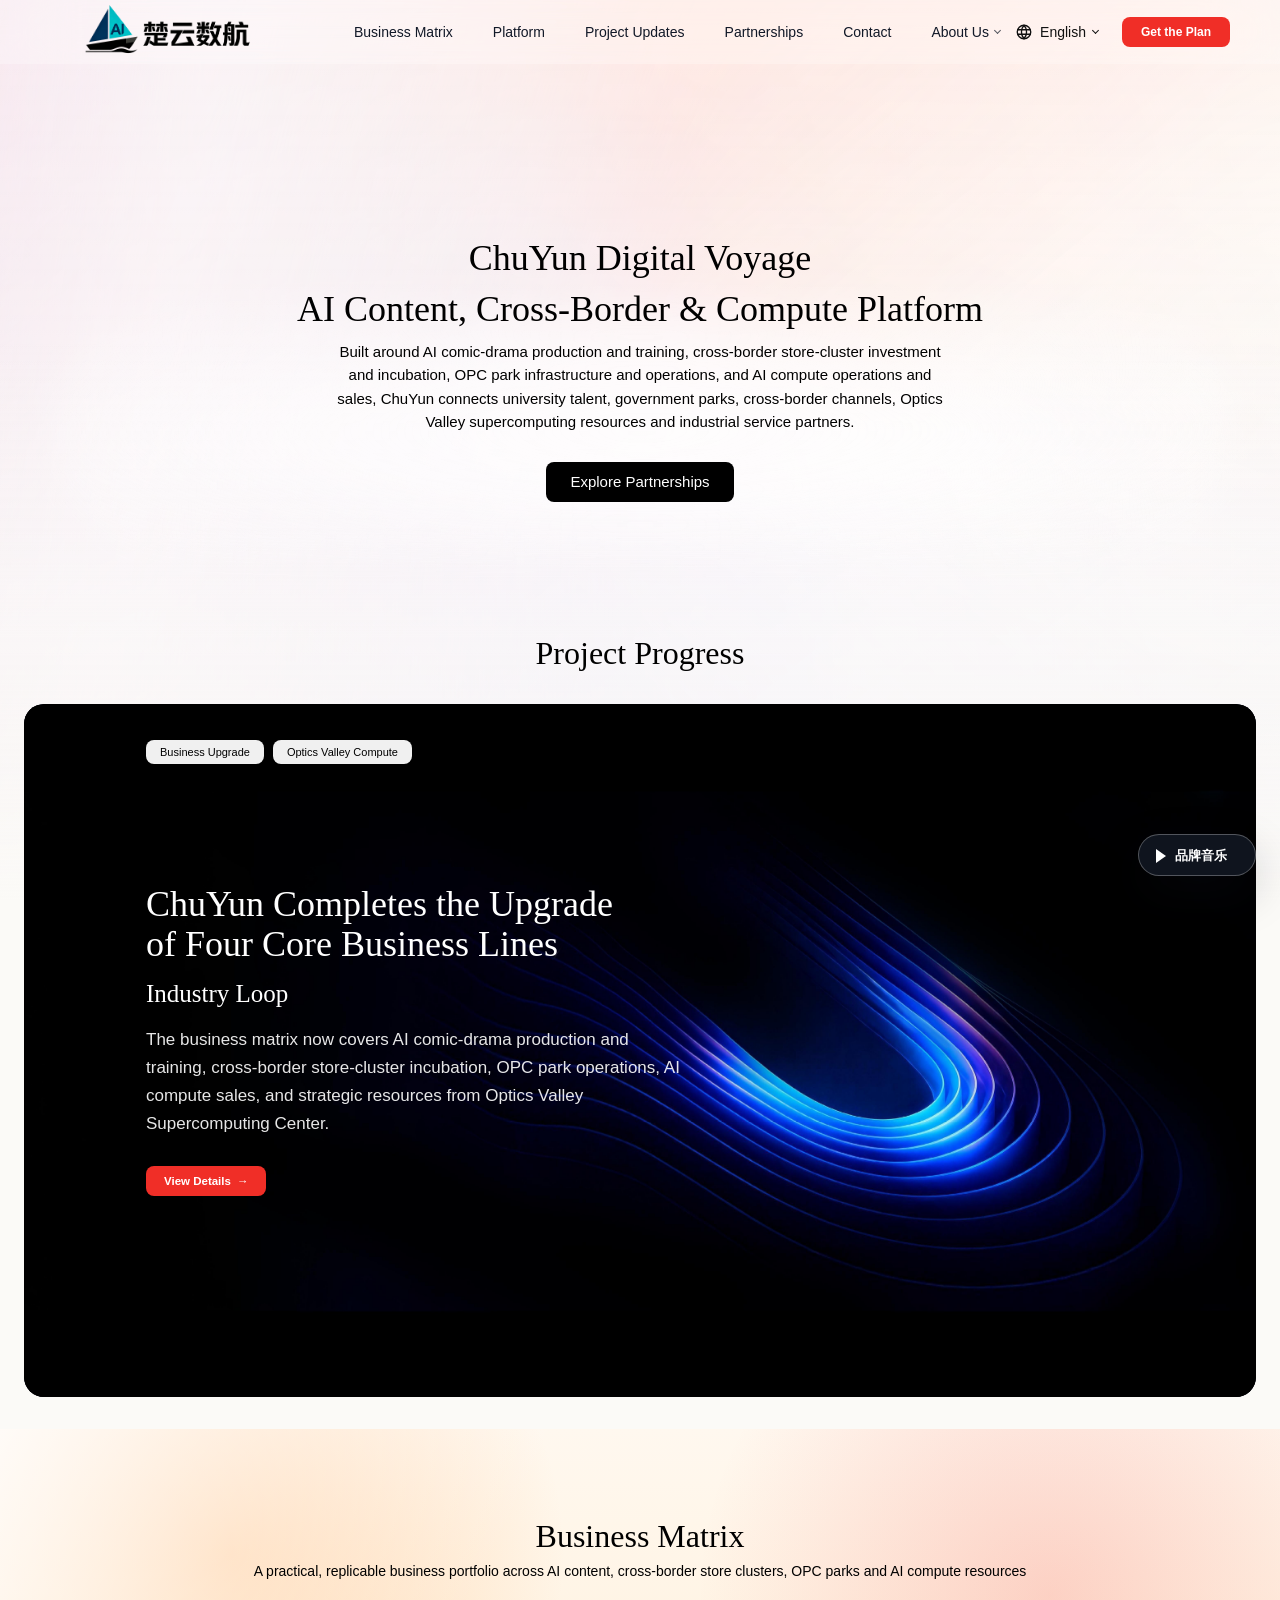
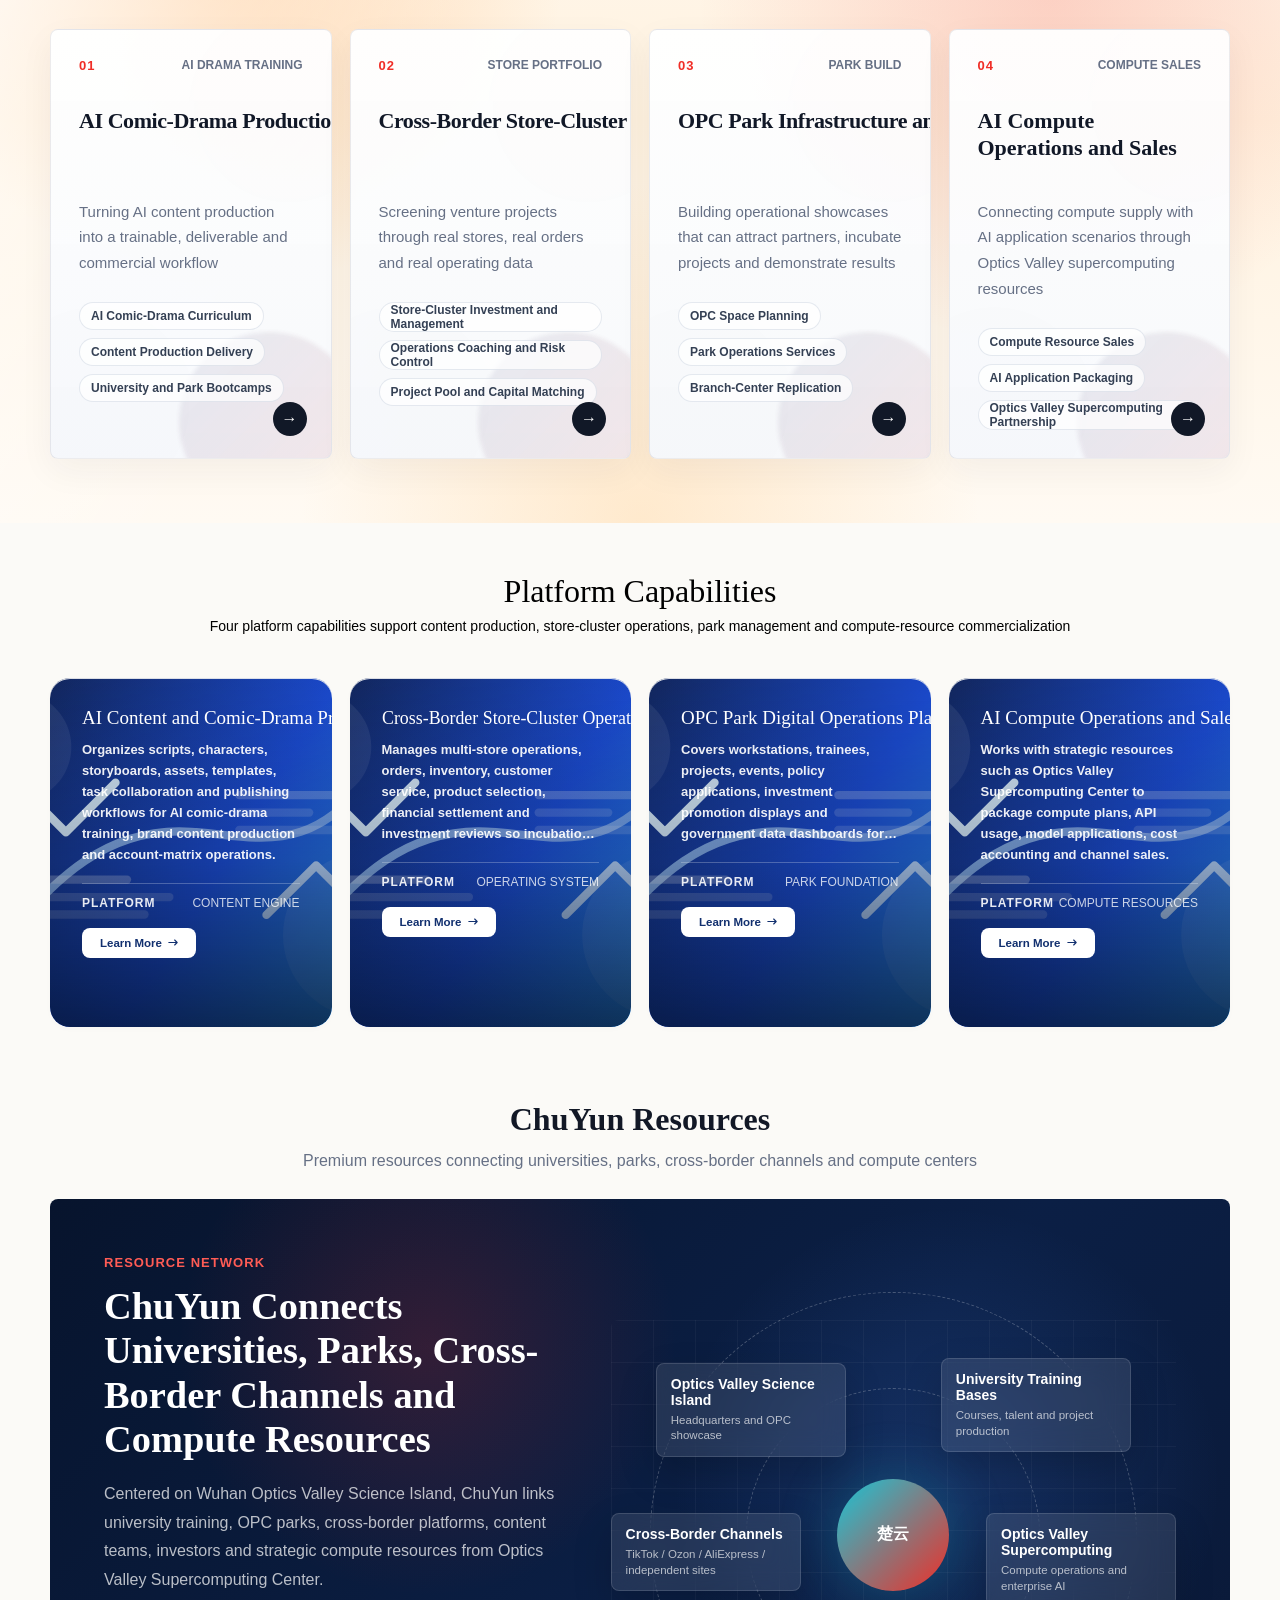
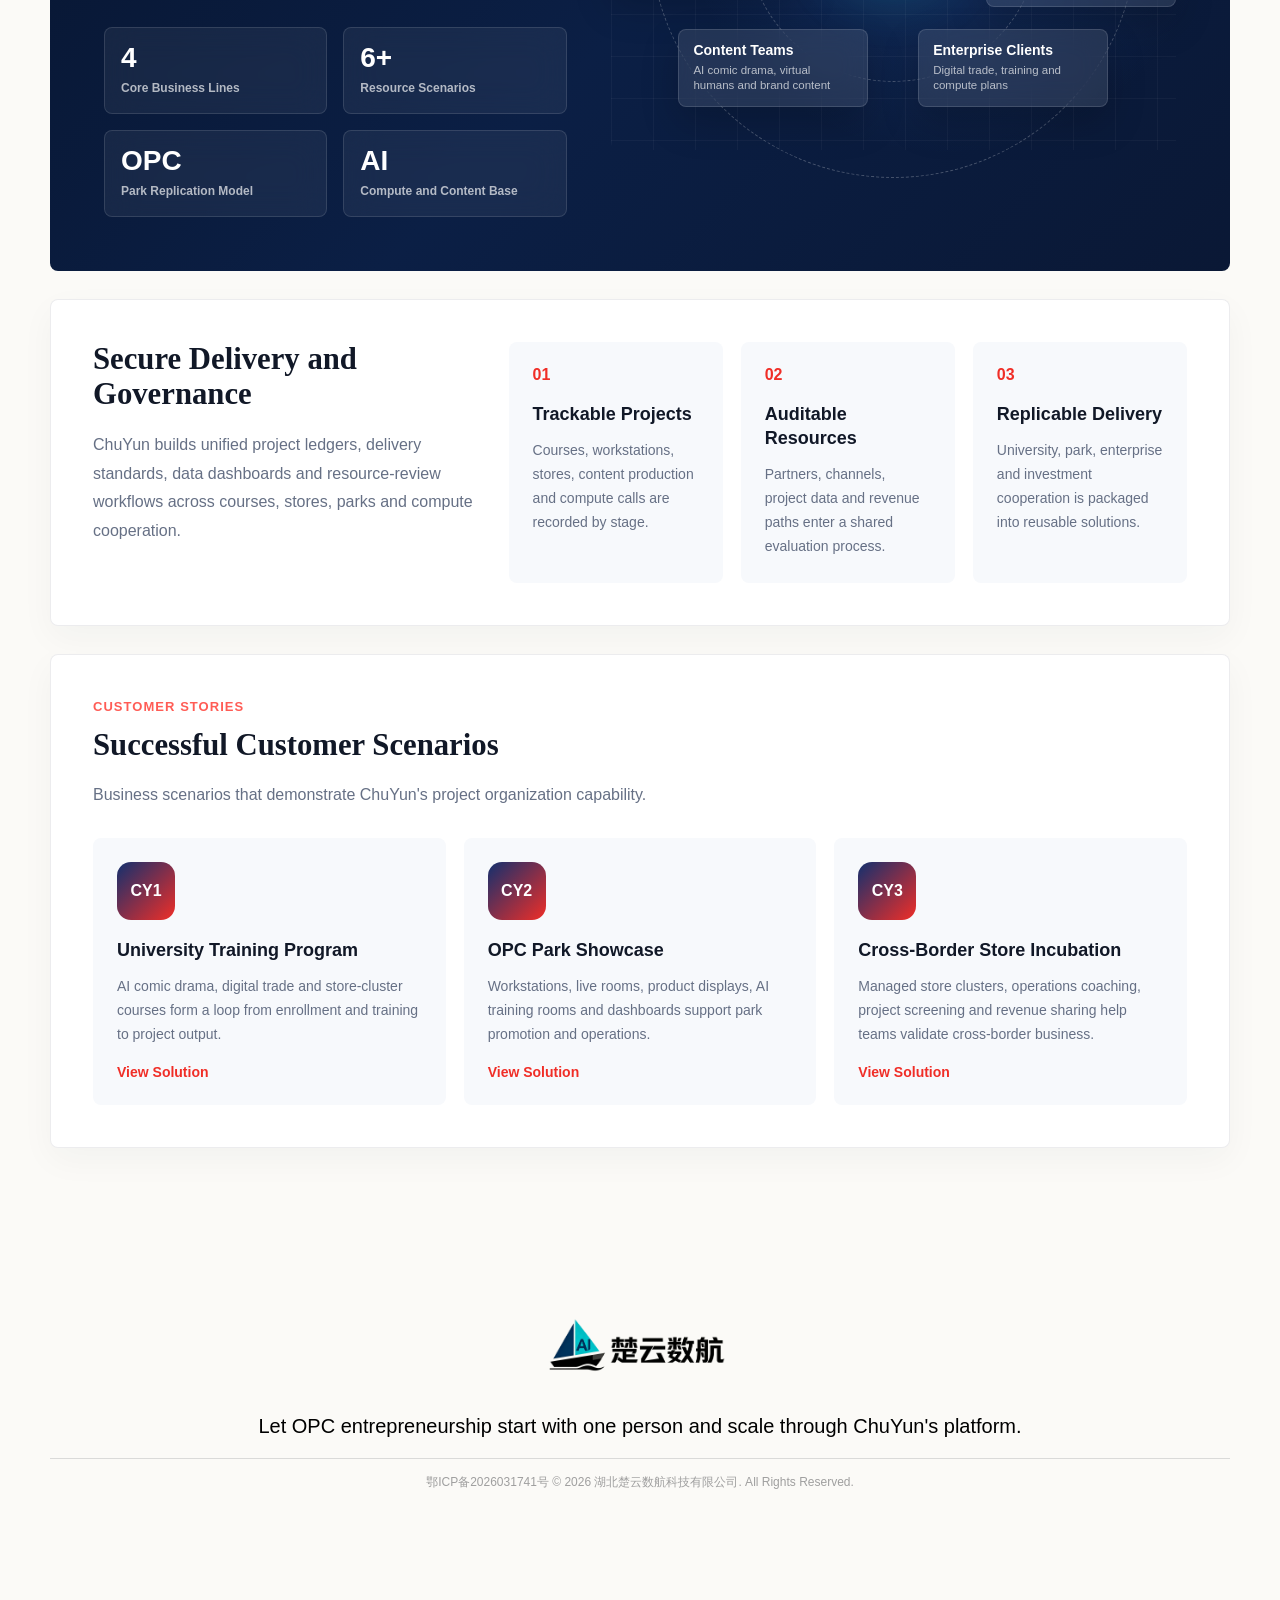
==== commit 6d244cbd: "Tighten homepage resource and news spacing" ====
--- a/en.html
+++ b/en.html
@@ -219,7 +219,6 @@
 
         </div>
 
-        <button class="text-link" type="button" data-open-news>More Updates</button>
       </section>
 
       <section class="products section" id="products" aria-labelledby="products-title">
--- a/static/css/styles.css
+++ b/static/css/styles.css
@@ -2455,7 +2455,7 @@
 
 .news {
   z-index: 5;
-  padding: 76px 0 var(--module-gap);
+  padding: 76px 0 clamp(18px, 2.5vw, 34px);
 }
 
 .news .section-heading {
@@ -2991,13 +2991,173 @@
 .products {
   --products-content-shift: clamp(0px, calc((100vw - 1280px) * 0.28), 56px);
   --products-card-text-shift: clamp(0px, calc((100vw - 1280px) * 0.44), 88px);
+  position: relative;
   z-index: 0;
-  padding: 0 0 var(--module-gap);
-  overflow: visible;
+  margin: 0 0 clamp(28px, 4vw, 54px);
+  padding: clamp(64px, 7vw, 96px) 0 clamp(42px, 5vw, 70px);
+  overflow: hidden;
+  background:
+    radial-gradient(circle at 18% 18%, rgba(255, 157, 69, 0.34), transparent 28%),
+    radial-gradient(circle at 82% 24%, rgba(240, 46, 39, 0.18), transparent 30%),
+    linear-gradient(180deg, #fff8ef 0%, #fff2df 42%, #fffaf3 100%);
+}
+
+.products::before {
+  position: absolute;
+  z-index: 0;
+  inset: 0;
+  background:
+    linear-gradient(120deg, rgba(255, 255, 255, 0.72) 0%, rgba(255, 255, 255, 0) 34%),
+    radial-gradient(circle at 50% 100%, rgba(255, 181, 85, 0.24), transparent 36%);
+  content: "";
+  pointer-events: none;
+}
+
+.products > * {
+  position: relative;
+  z-index: 1;
 }
 
 .products .section-heading {
   margin-bottom: 48px;
+}
+
+.product-accordion.solution-grid {
+  display: grid;
+  grid-template-columns: repeat(4, minmax(0, 1fr));
+  gap: 18px;
+}
+
+.solution-card {
+  position: relative;
+  min-height: 360px;
+  border: 1px solid rgba(17, 24, 39, 0.08);
+  border-radius: 8px;
+  padding: 28px;
+  overflow: hidden;
+  background:
+    linear-gradient(180deg, rgba(255, 255, 255, 0.95) 0%, rgba(246, 248, 252, 0.96) 100%),
+    radial-gradient(circle at 85% 18%, rgba(240, 46, 39, 0.12), transparent 34%),
+    radial-gradient(circle at 16% 88%, rgba(18, 48, 111, 0.11), transparent 38%);
+  box-shadow: 0 12px 34px rgba(31, 41, 55, 0.05);
+  isolation: isolate;
+  transition: transform 220ms ease, border-color 220ms ease, box-shadow 220ms ease;
+}
+
+.solution-card::before {
+  position: absolute;
+  inset: auto -28px -54px auto;
+  width: 180px;
+  height: 180px;
+  border-radius: 50%;
+  background: linear-gradient(135deg, rgba(18, 48, 111, 0.12), rgba(240, 46, 39, 0.13));
+  content: "";
+  filter: blur(2px);
+  opacity: 0.7;
+  pointer-events: none;
+}
+
+.solution-card:hover,
+.solution-card:focus-within {
+  border-color: rgba(240, 46, 39, 0.28);
+  box-shadow: 0 20px 48px rgba(31, 41, 55, 0.1);
+  transform: translateY(-6px);
+}
+
+.solution-card__link {
+  position: absolute;
+  z-index: 5;
+  inset: 0;
+}
+
+.solution-card__top,
+.solution-card h3,
+.solution-card p,
+.solution-card__tags,
+.solution-card__arrow {
+  position: relative;
+  z-index: 2;
+}
+
+.solution-card__top {
+  display: flex;
+  align-items: center;
+  justify-content: space-between;
+  gap: 16px;
+  margin-bottom: 34px;
+}
+
+.solution-card__top span {
+  color: var(--red);
+  font-size: 0.8125rem;
+  font-weight: 800;
+  letter-spacing: 0.08em;
+}
+
+.solution-card__top strong {
+  color: #667085;
+  font-size: 0.75rem;
+  font-weight: 700;
+  text-transform: uppercase;
+}
+
+.solution-card h3 {
+  min-height: 74px;
+  margin: 0;
+  color: #111827;
+  font-family: var(--title-font);
+  font-size: clamp(1.375rem, 1.7vw, 1.75rem);
+  line-height: 1.25;
+  font-weight: 750;
+}
+
+.solution-card p {
+  margin: 18px 0 0;
+  color: #667085;
+  font-size: 0.9375rem;
+  line-height: 1.72;
+}
+
+.solution-card__tags {
+  display: flex;
+  flex-wrap: wrap;
+  gap: 8px;
+  margin-top: 26px;
+}
+
+.solution-card__tags em {
+  display: inline-flex;
+  align-items: center;
+  min-height: 28px;
+  border: 1px solid rgba(18, 48, 111, 0.1);
+  border-radius: 999px;
+  padding: 0 11px;
+  color: #344054;
+  background: rgba(255, 255, 255, 0.72);
+  font-size: 0.75rem;
+  font-style: normal;
+  font-weight: 650;
+}
+
+.solution-card__arrow {
+  position: absolute;
+  right: 24px;
+  bottom: 22px;
+  display: grid;
+  place-items: center;
+  width: 34px;
+  height: 34px;
+  border-radius: 50%;
+  color: #fff;
+  background: #111827;
+  font-size: 1rem;
+  transition: background 180ms ease, transform 180ms ease;
+}
+
+.solution-card:hover .solution-card__arrow,
+.solution-card:focus-within .solution-card__arrow {
+  background: var(--red);
+  transform: translateX(3px);
 }
 
 .product-accordion {
@@ -4267,7 +4427,7 @@
 }
 
 .technology .section-heading {
-  margin-bottom: 48px;
+  margin-bottom: 42px;
   text-align: center;
 }
 
@@ -4506,6 +4666,277 @@
   transform: translateY(-2px);
 }
 
+.ecosystem-showcase {
+  width: min(var(--page-max), calc(100% - 48px));
+  margin: calc(var(--module-gap) * -0.55) auto var(--module-gap);
+}
+
+.ecosystem-showcase__heading {
+  margin: 0 auto 24px;
+  text-align: center;
+}
+
+.ecosystem-showcase__heading h2 {
+  margin: 0;
+  color: #121826;
+  font-family: var(--title-font);
+  font-size: 2rem;
+  line-height: 32px;
+  font-weight: 600;
+}
+
+.ecosystem-showcase__heading p {
+  margin: 12px auto 0;
+  max-width: 680px;
+  color: #667085;
+  font-size: 1rem;
+  line-height: 1.75;
+}
+
+.ecosystem-map {
+  display: grid;
+  grid-template-columns: minmax(0, 0.9fr) minmax(520px, 1.1fr);
+  gap: 44px;
+  align-items: center;
+  min-height: 520px;
+  border-radius: 8px;
+  padding: 54px;
+  color: #fff;
+  background:
+    radial-gradient(circle at 76% 42%, rgba(72, 139, 255, 0.18), transparent 28%),
+    radial-gradient(circle at 32% 22%, rgba(240, 46, 39, 0.18), transparent 26%),
+    linear-gradient(135deg, #07142d 0%, #0b1f45 54%, #0a1835 100%);
+  overflow: hidden;
+}
+
+.ecosystem-map__copy span,
+.customer-stories__head span {
+  display: inline-flex;
+  margin-bottom: 14px;
+  color: #ff5c55;
+  font-size: 0.8125rem;
+  font-weight: 800;
+  letter-spacing: 0.08em;
+  text-transform: uppercase;
+}
+
+.ecosystem-map__copy h2,
+.ecosystem-assurance h2,
+.customer-stories__head h2 {
+  margin: 0;
+  font-family: var(--title-font);
+  font-size: clamp(2rem, 3vw, 3rem);
+  line-height: 1.16;
+  font-weight: 760;
+}
+
+.ecosystem-map__copy p,
+.ecosystem-assurance > div > p,
+.customer-stories__head p {
+  margin: 18px 0 0;
+  color: rgba(255, 255, 255, 0.72);
+  font-size: 1rem;
+  line-height: 1.8;
+}
+
+.ecosystem-stats {
+  display: grid;
+  grid-template-columns: repeat(2, minmax(0, 1fr));
+  gap: 16px;
+  margin-top: 32px;
+}
+
+.ecosystem-stats strong {
+  min-height: 84px;
+  border: 1px solid rgba(255, 255, 255, 0.12);
+  border-radius: 8px;
+  padding: 16px;
+  background: rgba(255, 255, 255, 0.06);
+  backdrop-filter: blur(16px);
+  -webkit-backdrop-filter: blur(16px);
+}
+
+.ecosystem-stats b {
+  display: block;
+  color: #fff;
+  font-size: 1.75rem;
+  line-height: 1;
+}
+
+.ecosystem-stats small {
+  display: block;
+  margin-top: 8px;
+  color: rgba(255, 255, 255, 0.68);
+  font-size: 0.75rem;
+  line-height: 1.4;
+}
+
+.ecosystem-map__visual {
+  position: relative;
+  min-height: 430px;
+  border-radius: 8px;
+  background:
+    linear-gradient(rgba(255, 255, 255, 0.04) 1px, transparent 1px),
+    linear-gradient(90deg, rgba(255, 255, 255, 0.04) 1px, transparent 1px);
+  background-size: 42px 42px;
+}
+
+.ecosystem-map__visual::before {
+  position: absolute;
+  left: 50%;
+  top: 50%;
+  width: 112px;
+  height: 112px;
+  border-radius: 50%;
+  background: linear-gradient(135deg, #19c7d8, #f02e27);
+  box-shadow: 0 0 60px rgba(25, 199, 216, 0.26);
+  content: "楚云";
+  display: grid;
+  place-items: center;
+  color: #fff;
+  font-weight: 900;
+  transform: translate(-50%, -50%);
+}
+
+.ecosystem-orbit {
+  position: absolute;
+  left: 50%;
+  top: 50%;
+  border: 1px dashed rgba(255, 255, 255, 0.24);
+  border-radius: 50%;
+  transform: translate(-50%, -50%);
+}
+
+.ecosystem-orbit--outer {
+  width: 86%;
+  aspect-ratio: 1;
+}
+
+.ecosystem-orbit--inner {
+  width: 52%;
+  aspect-ratio: 1;
+}
+
+.ecosystem-node {
+  position: absolute;
+  width: 190px;
+  border: 1px solid rgba(255, 255, 255, 0.13);
+  border-radius: 8px;
+  padding: 12px 14px;
+  background: rgba(255, 255, 255, 0.1);
+  box-shadow: 0 16px 38px rgba(0, 0, 0, 0.18);
+  backdrop-filter: blur(14px);
+  -webkit-backdrop-filter: blur(14px);
+}
+
+.ecosystem-node b {
+  display: block;
+  color: #fff;
+  font-size: 0.875rem;
+}
+
+.ecosystem-node small {
+  display: block;
+  margin-top: 5px;
+  color: rgba(255, 255, 255, 0.68);
+  font-size: 0.7188rem;
+  line-height: 1.35;
+}
+
+.ecosystem-node--1 { left: 8%; top: 10%; }
+.ecosystem-node--2 { right: 8%; top: 9%; }
+.ecosystem-node--3 { left: 0; top: 45%; }
+.ecosystem-node--4 { right: 0; top: 45%; }
+.ecosystem-node--5 { left: 12%; bottom: 10%; }
+.ecosystem-node--6 { right: 12%; bottom: 10%; }
+
+.ecosystem-assurance,
+.customer-stories {
+  margin-top: 28px;
+  border: 1px solid rgba(17, 24, 39, 0.08);
+  border-radius: 8px;
+  padding: 42px;
+  background: #fff;
+  box-shadow: 0 12px 34px rgba(31, 41, 55, 0.04);
+}
+
+.ecosystem-assurance {
+  display: grid;
+  grid-template-columns: minmax(260px, 0.72fr) minmax(0, 1.28fr);
+  gap: 34px;
+}
+
+.ecosystem-assurance h2,
+.customer-stories__head h2 {
+  color: #111827;
+  font-size: clamp(1.75rem, 2.4vw, 2.5rem);
+}
+
+.ecosystem-assurance > div > p,
+.customer-stories__head p {
+  color: #667085;
+}
+
+.ecosystem-assurance__grid,
+.customer-stories__grid {
+  display: grid;
+  grid-template-columns: repeat(3, minmax(0, 1fr));
+  gap: 18px;
+}
+
+.ecosystem-assurance__grid article,
+.customer-stories__grid article {
+  min-height: 210px;
+  border-radius: 8px;
+  padding: 24px;
+  background: #f7f9fc;
+}
+
+.ecosystem-assurance__grid span {
+  color: var(--red);
+  font-weight: 850;
+}
+
+.ecosystem-assurance__grid h3,
+.customer-stories__grid h3 {
+  margin: 18px 0 0;
+  color: #111827;
+  font-size: 1.125rem;
+  line-height: 1.35;
+}
+
+.ecosystem-assurance__grid p,
+.customer-stories__grid p {
+  margin: 12px 0 0;
+  color: #667085;
+  font-size: 0.875rem;
+  line-height: 1.72;
+}
+
+.customer-stories__head {
+  max-width: 760px;
+  margin-bottom: 28px;
+}
+
+.customer-logo {
+  display: grid;
+  place-items: center;
+  width: 58px;
+  height: 58px;
+  border-radius: 14px;
+  color: #fff;
+  background: linear-gradient(135deg, #12306f, #f02e27);
+  font-weight: 900;
+}
+
+.customer-stories__grid a {
+  display: inline-flex;
+  margin-top: 18px;
+  color: var(--red);
+  font-size: 0.875rem;
+  font-weight: 800;
+}
+
 .footer-band {
   width: min(var(--page-max), calc(100% - 48px));
   margin: 0 auto;
@@ -4681,6 +5112,21 @@
     gap: 20px;
   }
 
+  .product-accordion.solution-grid,
+  .ecosystem-assurance__grid,
+  .customer-stories__grid {
+    grid-template-columns: repeat(2, minmax(0, 1fr));
+  }
+
+  .ecosystem-map,
+  .ecosystem-assurance {
+    grid-template-columns: 1fr;
+  }
+
+  .ecosystem-map {
+    padding: 40px;
+  }
+
   .tech-copy {
     padding: 24px 28px 36px;
   }
@@ -4858,7 +5304,7 @@
 
   .news {
     padding-top: 56px;
-    padding-bottom: var(--module-gap);
+    padding-bottom: clamp(18px, 5vw, 30px);
   }
 
   .news-layout {
@@ -5158,8 +5604,34 @@
   .news-layout,
   .product-accordion,
   .tech-carousel,
+  .ecosystem-showcase,
   .footer-band {
     width: calc(100% - 32px);
+  }
+
+  .product-accordion.solution-grid,
+  .ecosystem-stats,
+  .ecosystem-assurance__grid,
+  .customer-stories__grid {
+    grid-template-columns: 1fr;
+  }
+
+  .solution-card {
+    min-height: auto;
+  }
+
+  .ecosystem-map,
+  .ecosystem-assurance,
+  .customer-stories {
+    padding: 28px 20px;
+  }
+
+  .ecosystem-map__visual {
+    min-height: 560px;
+  }
+
+  .ecosystem-node {
+    width: min(190px, 44vw);
   }
 
   .tech-grid {
@@ -5448,7 +5920,7 @@
   }
 
   .products {
-    padding-bottom: var(--module-gap);
+    padding-bottom: clamp(42px, 9vw, 64px);
   }
 
   .product-expanded,
